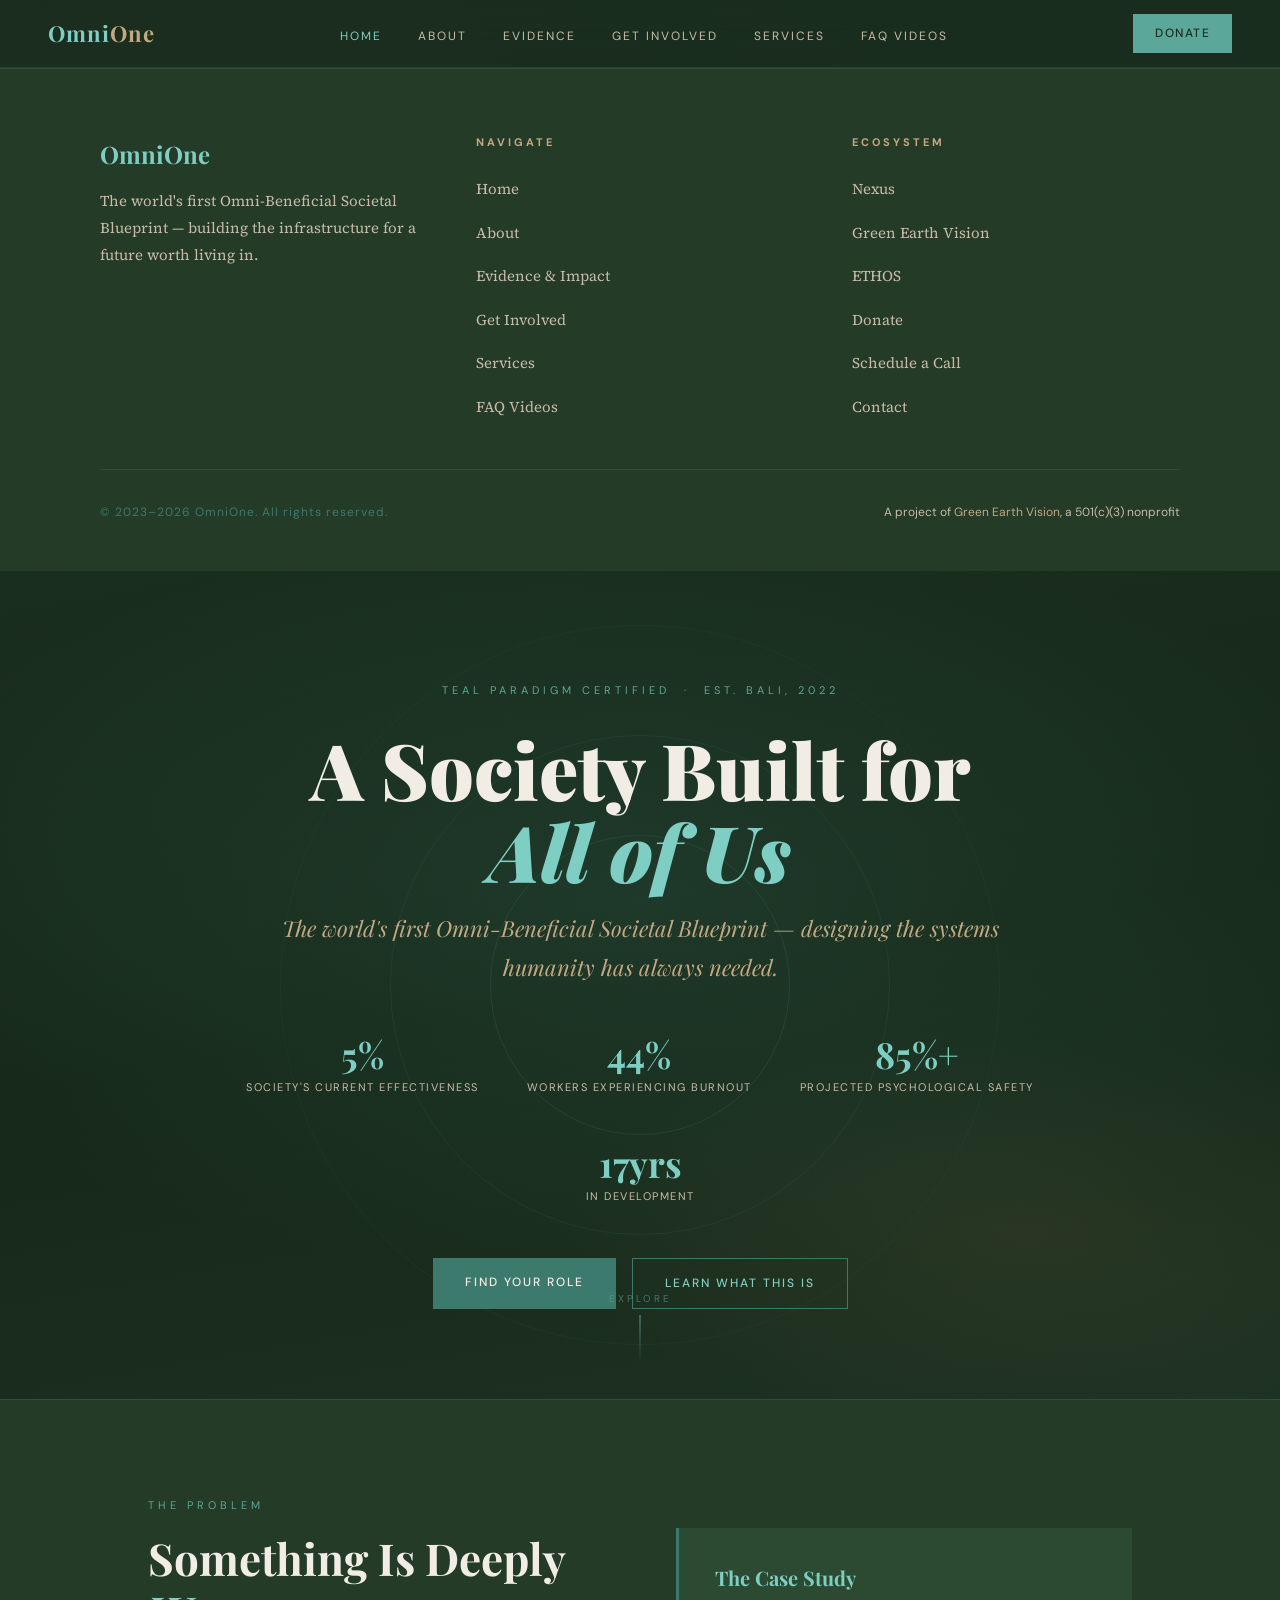
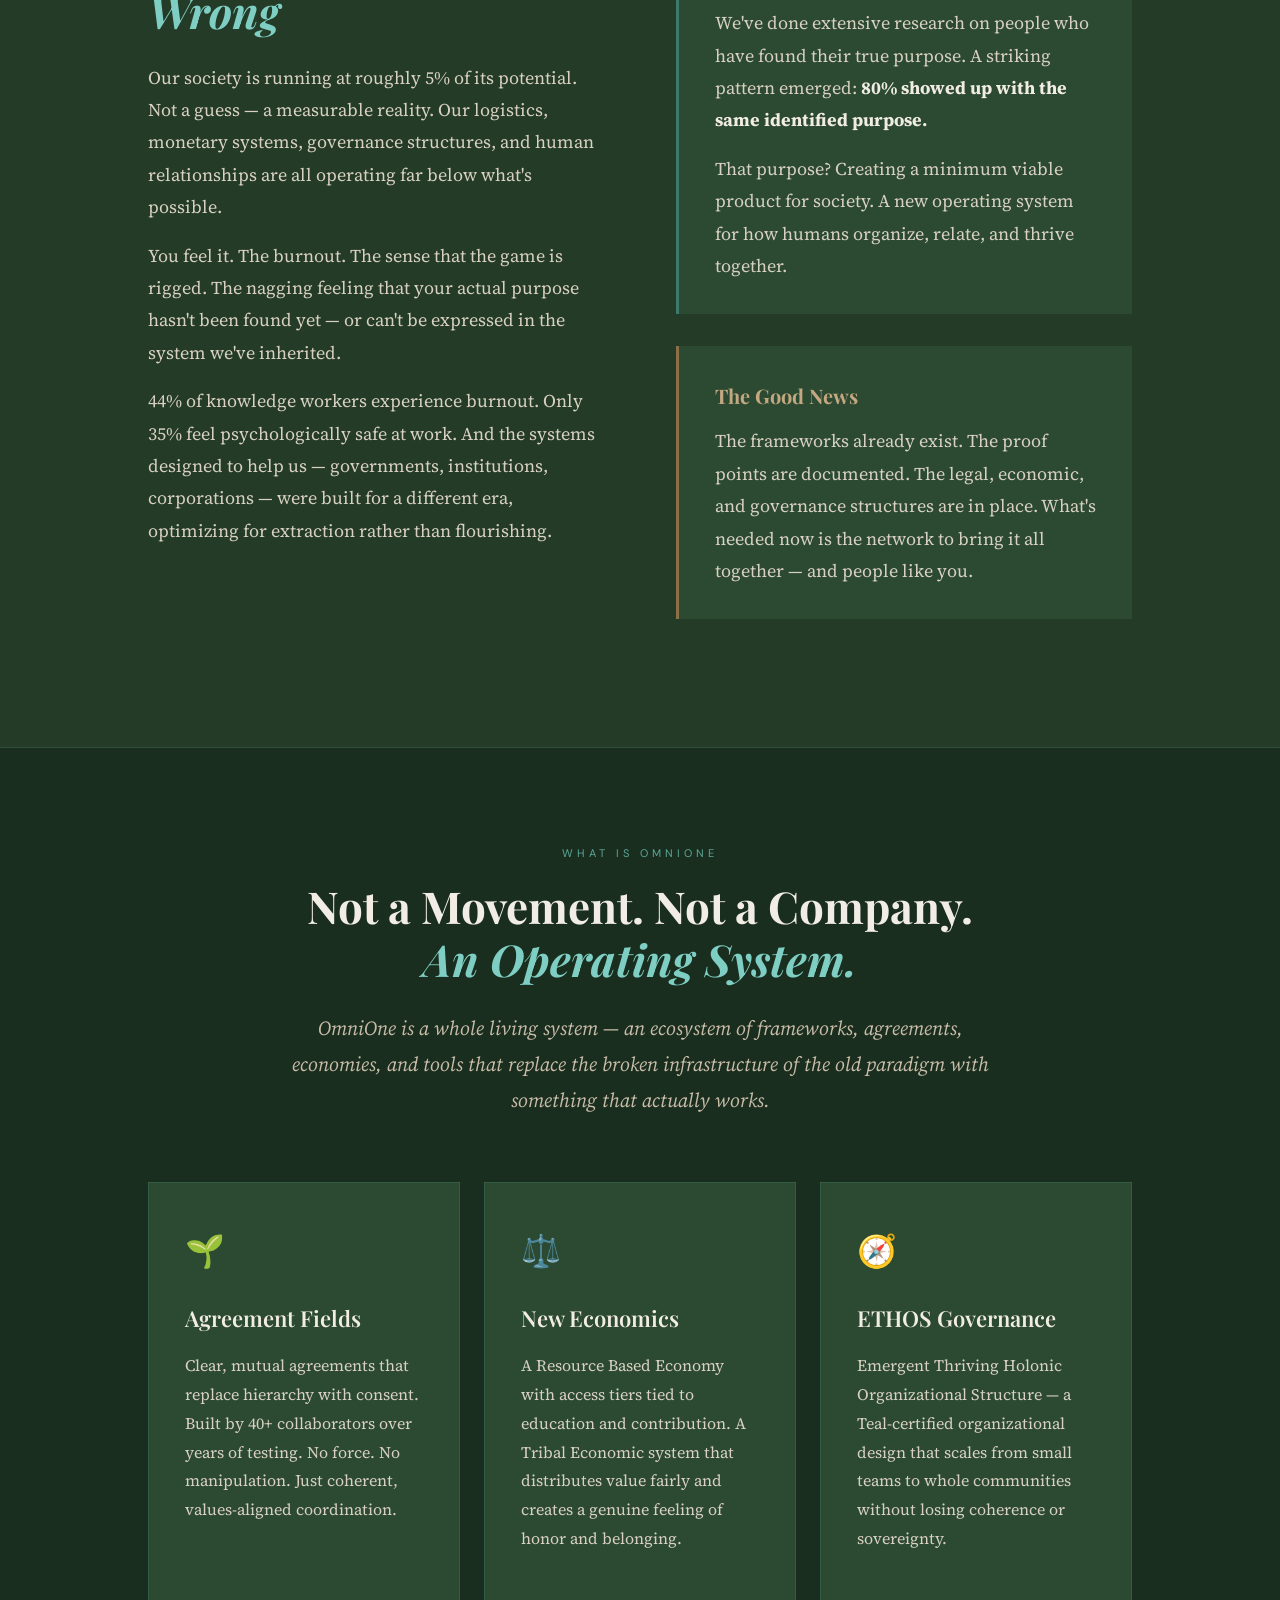
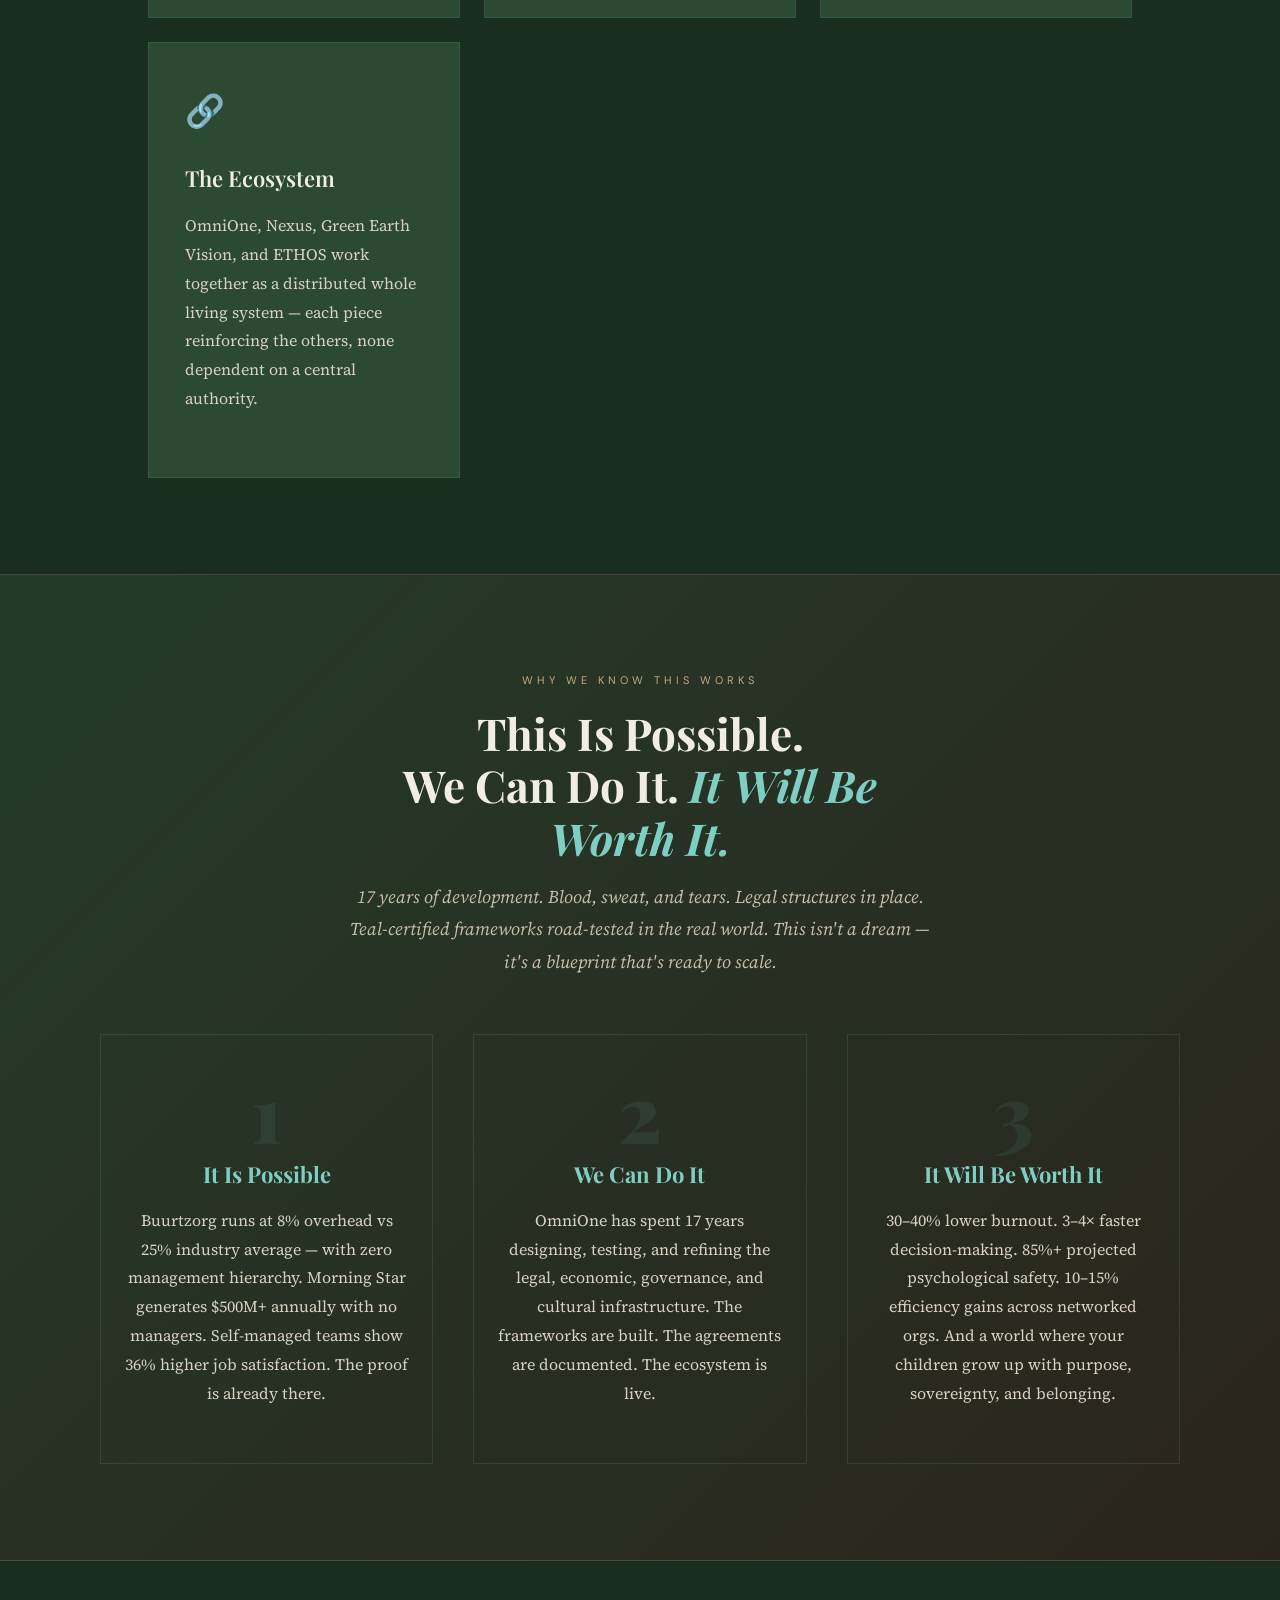
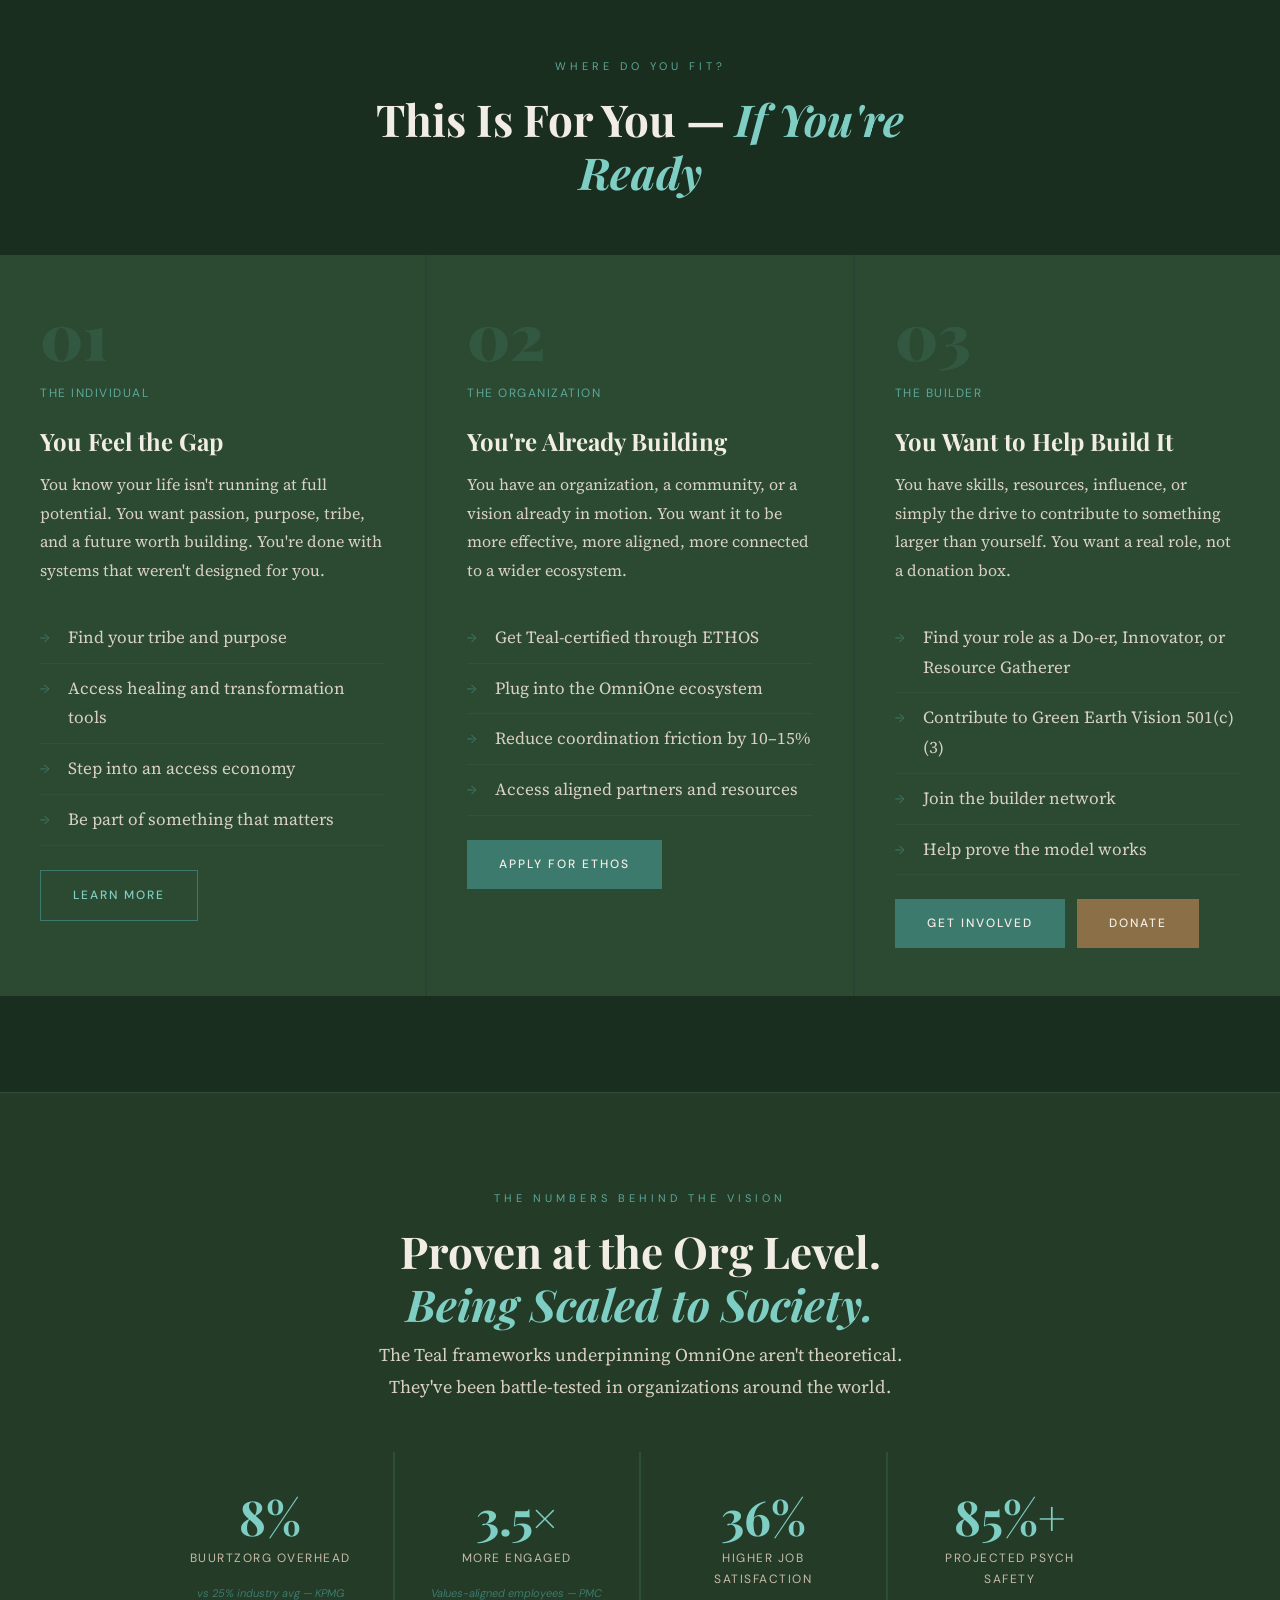
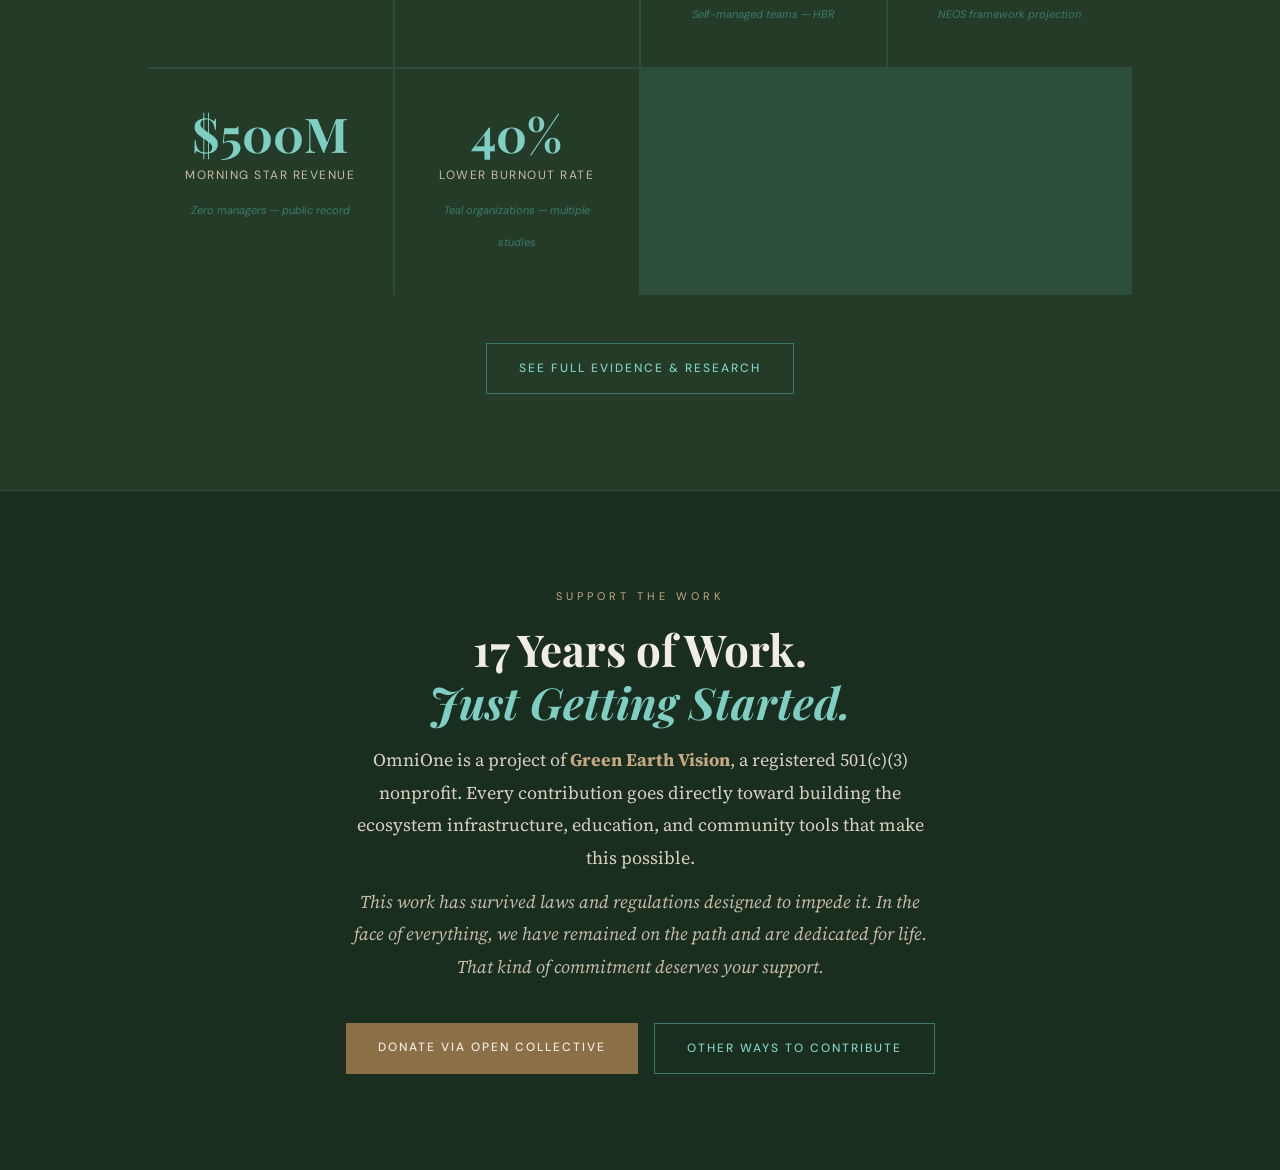
==== index.html @ 6df8dd9c "initial site" ====
<!DOCTYPE html>
<html lang="en">
<head>
  <meta charset="UTF-8">
  <meta name="viewport" content="width=device-width, initial-scale=1.0">
  <title>OmniOne — The World's First Omni-Beneficial Societal Blueprint</title>
  <meta name="description" content="OmniOne is building the infrastructure for a society where the health and thriving of all life is prioritized. Teal-certified. Proven frameworks. Real results.">
  <link rel="stylesheet" href="style.css">
</head>
<body class="page">
<script src="nav.js"></script>

<!-- ── HERO ── -->
<section class="hero">
  <div class="hero-bg"></div>
  <div class="hero-rings">
    <div class="hero-ring"></div>
    <div class="hero-ring"></div>
    <div class="hero-ring"></div>
  </div>
  <div class="hero-content">
    <p class="hero-eyebrow">Teal Paradigm Certified &nbsp;·&nbsp; Est. Bali, 2022</p>
    <h1>A Society Built for<br><em>All of Us</em></h1>
    <p class="hero-tagline">The world's first Omni-Beneficial Societal Blueprint — designing the systems humanity has always needed.</p>
    <div class="hero-stats">
      <div class="hero-stat">
        <span class="hero-stat-num">5%</span>
        <span class="hero-stat-label">Society's current effectiveness</span>
      </div>
      <div class="hero-stat">
        <span class="hero-stat-num">44%</span>
        <span class="hero-stat-label">Workers experiencing burnout</span>
      </div>
      <div class="hero-stat">
        <span class="hero-stat-num">85%+</span>
        <span class="hero-stat-label">Projected psychological safety</span>
      </div>
      <div class="hero-stat">
        <span class="hero-stat-num">17yrs</span>
        <span class="hero-stat-label">In development</span>
      </div>
    </div>
    <div class="hero-ctas">
      <a href="get-involved.html" class="btn btn-primary">Find Your Role</a>
      <a href="about.html" class="btn btn-outline">Learn What This Is</a>
    </div>
  </div>
  <div class="scroll-hint">
    <span>Explore</span>
    <div class="scroll-line"></div>
  </div>
</section>

<!-- ── THE PROBLEM ── -->
<div class="band">
  <div class="section">
    <div class="two-col">
      <div>
        <p class="eyebrow">The Problem</p>
        <h2 class="section-title">Something Is Deeply <em>Wrong</em></h2>
        <p>Our society is running at roughly 5% of its potential. Not a guess — a measurable reality. Our logistics, monetary systems, governance structures, and human relationships are all operating far below what's possible.</p>
        <p>You feel it. The burnout. The sense that the game is rigged. The nagging feeling that your actual purpose hasn't been found yet — or can't be expressed in the system we've inherited.</p>
        <p>44% of knowledge workers experience burnout. Only 35% feel psychologically safe at work. And the systems designed to help us — governments, institutions, corporations — were built for a different era, optimizing for extraction rather than flourishing.</p>
      </div>
      <div>
        <div class="highlight">
          <h3>The Case Study</h3>
          <p>We've done extensive research on people who have found their true purpose. A striking pattern emerged: <strong style="color:var(--cream);">80% showed up with the same identified purpose.</strong></p>
          <p style="margin-bottom:0;">That purpose? Creating a minimum viable product for society. A new operating system for how humans organize, relate, and thrive together.</p>
        </div>
        <div class="highlight earth" style="margin-top:24px;">
          <h3>The Good News</h3>
          <p style="margin-bottom:0;">The frameworks already exist. The proof points are documented. The legal, economic, and governance structures are in place. What's needed now is the network to bring it all together — and people like you.</p>
        </div>
      </div>
    </div>
  </div>
</div>

<!-- ── WHAT IS OMNIONE ── -->
<div class="section">
  <div style="text-align:center;max-width:700px;margin:0 auto 64px;">
    <p class="eyebrow">What Is OmniOne</p>
    <h2 class="section-title">Not a Movement. Not a Company.<br><em>An Operating System.</em></h2>
    <p class="lead">OmniOne is a whole living system — an ecosystem of frameworks, agreements, economies, and tools that replace the broken infrastructure of the old paradigm with something that actually works.</p>
  </div>
  <div class="card-grid" style="grid-template-columns: repeat(auto-fit, minmax(260px, 1fr));">
    <div class="card">
      <span class="card-icon">🌱</span>
      <h3>Agreement Fields</h3>
      <p>Clear, mutual agreements that replace hierarchy with consent. Built by 40+ collaborators over years of testing. No force. No manipulation. Just coherent, values-aligned coordination.</p>
    </div>
    <div class="card">
      <span class="card-icon">⚖️</span>
      <h3>New Economics</h3>
      <p>A Resource Based Economy with access tiers tied to education and contribution. A Tribal Economic system that distributes value fairly and creates a genuine feeling of honor and belonging.</p>
    </div>
    <div class="card">
      <span class="card-icon">🧭</span>
      <h3>ETHOS Governance</h3>
      <p>Emergent Thriving Holonic Organizational Structure — a Teal-certified organizational design that scales from small teams to whole communities without losing coherence or sovereignty.</p>
    </div>
    <div class="card">
      <span class="card-icon">🔗</span>
      <h3>The Ecosystem</h3>
      <p>OmniOne, Nexus, Green Earth Vision, and ETHOS work together as a distributed whole living system — each piece reinforcing the others, none dependent on a central authority.</p>
    </div>
  </div>
</div>

<!-- ── THIS IS POSSIBLE ── -->
<div class="band-earth">
  <div class="section-full">
    <div class="section-inner">
      <p class="eyebrow-earth" style="text-align:center;">Why We Know This Works</p>
      <h2 class="section-title" style="text-align:center;max-width:600px;margin:0 auto 16px;">This Is Possible.<br>We Can Do It. <em>It Will Be Worth It.</em></h2>
      <p style="text-align:center;max-width:580px;margin:0 auto 56px;font-style:italic;color:var(--cream-dim);">17 years of development. Blood, sweat, and tears. Legal structures in place. Teal-certified frameworks road-tested in the real world. This isn't a dream — it's a blueprint that's ready to scale.</p>
      <div class="conviction-grid">
        <div class="conviction-item">
          <span class="c-num">1</span>
          <h3>It Is Possible</h3>
          <p>Buurtzorg runs at 8% overhead vs 25% industry average — with zero management hierarchy. Morning Star generates $500M+ annually with no managers. Self-managed teams show 36% higher job satisfaction. The proof is already there.</p>
        </div>
        <div class="conviction-item">
          <span class="c-num">2</span>
          <h3>We Can Do It</h3>
          <p>OmniOne has spent 17 years designing, testing, and refining the legal, economic, governance, and cultural infrastructure. The frameworks are built. The agreements are documented. The ecosystem is live.</p>
        </div>
        <div class="conviction-item">
          <span class="c-num">3</span>
          <h3>It Will Be Worth It</h3>
          <p>30–40% lower burnout. 3–4× faster decision-making. 85%+ projected psychological safety. 10–15% efficiency gains across networked orgs. And a world where your children grow up with purpose, sovereignty, and belonging.</p>
        </div>
      </div>
    </div>
  </div>
</div>

<!-- ── WHO IS THIS FOR ── -->
<div class="section-full" style="padding:96px 0;">
  <div class="section-inner" style="padding:0 48px;margin-bottom:56px;">
    <p class="eyebrow" style="text-align:center;">Where Do You Fit?</p>
    <h2 class="section-title" style="text-align:center;max-width:600px;margin:0 auto;">This Is For You — <em>If You're Ready</em></h2>
  </div>
  <div class="pathway-grid">
    <div class="pathway">
      <div class="pathway-number">01</div>
      <div class="pathway-who">The Individual</div>
      <h3>You Feel the Gap</h3>
      <p>You know your life isn't running at full potential. You want passion, purpose, tribe, and a future worth building. You're done with systems that weren't designed for you.</p>
      <ul class="styled-list">
        <li>Find your tribe and purpose</li>
        <li>Access healing and transformation tools</li>
        <li>Step into an access economy</li>
        <li>Be part of something that matters</li>
      </ul>
      <a href="faq.html" class="btn btn-outline">Learn More</a>
    </div>
    <div class="pathway">
      <div class="pathway-number">02</div>
      <div class="pathway-who">The Organization</div>
      <h3>You're Already Building</h3>
      <p>You have an organization, a community, or a vision already in motion. You want it to be more effective, more aligned, more connected to a wider ecosystem.</p>
      <ul class="styled-list">
        <li>Get Teal-certified through ETHOS</li>
        <li>Plug into the OmniOne ecosystem</li>
        <li>Reduce coordination friction by 10–15%</li>
        <li>Access aligned partners and resources</li>
      </ul>
      <a href="services.html" class="btn btn-primary">Apply for ETHOS</a>
    </div>
    <div class="pathway">
      <div class="pathway-number">03</div>
      <div class="pathway-who">The Builder</div>
      <h3>You Want to Help Build It</h3>
      <p>You have skills, resources, influence, or simply the drive to contribute to something larger than yourself. You want a real role, not a donation box.</p>
      <ul class="styled-list">
        <li>Find your role as a Do-er, Innovator, or Resource Gatherer</li>
        <li>Contribute to Green Earth Vision 501(c)(3)</li>
        <li>Join the builder network</li>
        <li>Help prove the model works</li>
      </ul>
      <div style="display:flex;gap:12px;flex-wrap:wrap;">
        <a href="get-involved.html" class="btn btn-primary">Get Involved</a>
        <a href="https://opencollective.com/omnione" class="btn btn-earth" target="_blank" rel="noopener">Donate</a>
      </div>
    </div>
  </div>
</div>

<!-- ── PROOF STATS ── -->
<div class="band">
  <div class="section">
    <p class="eyebrow" style="text-align:center;">The Numbers Behind the Vision</p>
    <h2 class="section-title" style="text-align:center;max-width:560px;margin:0 auto 8px;">Proven at the Org Level.<br><em>Being Scaled to Society.</em></h2>
    <p style="text-align:center;max-width:560px;margin:0 auto;">The Teal frameworks underpinning OmniOne aren't theoretical. They've been battle-tested in organizations around the world.</p>
    <div class="stat-grid">
      <div class="stat-item">
        <span class="stat-num">8%</span>
        <span class="stat-label">Buurtzorg overhead</span>
        <span class="stat-source">vs 25% industry avg — KPMG</span>
      </div>
      <div class="stat-item">
        <span class="stat-num">3.5×</span>
        <span class="stat-label">More engaged</span>
        <span class="stat-source">Values-aligned employees — PMC</span>
      </div>
      <div class="stat-item">
        <span class="stat-num">36%</span>
        <span class="stat-label">Higher job satisfaction</span>
        <span class="stat-source">Self-managed teams — HBR</span>
      </div>
      <div class="stat-item">
        <span class="stat-num">85%+</span>
        <span class="stat-label">Projected psych safety</span>
        <span class="stat-source">NEOS framework projection</span>
      </div>
      <div class="stat-item">
        <span class="stat-num">$500M</span>
        <span class="stat-label">Morning Star revenue</span>
        <span class="stat-source">Zero managers — public record</span>
      </div>
      <div class="stat-item">
        <span class="stat-num">40%</span>
        <span class="stat-label">Lower burnout rate</span>
        <span class="stat-source">Teal organizations — multiple studies</span>
      </div>
    </div>
    <div style="text-align:center;margin-top:48px;">
      <a href="evidence.html" class="btn btn-outline">See Full Evidence &amp; Research</a>
    </div>
  </div>
</div>

<!-- ── NONPROFIT + DONATE ── -->
<div class="section" style="text-align:center;">
  <p class="eyebrow-earth">Support the Work</p>
  <h2 class="section-title" style="max-width:580px;margin:0 auto 16px;">17 Years of Work.<br><em>Just Getting Started.</em></h2>
  <p style="max-width:580px;margin:0 auto 12px;">OmniOne is a project of <strong style="color:var(--earth-light);">Green Earth Vision</strong>, a registered 501(c)(3) nonprofit. Every contribution goes directly toward building the ecosystem infrastructure, education, and community tools that make this possible.</p>
  <p style="max-width:580px;margin:0 auto 40px;font-style:italic;color:var(--cream-dim);">This work has survived laws and regulations designed to impede it. In the face of everything, we have remained on the path and are dedicated for life. That kind of commitment deserves your support.</p>
  <div style="display:flex;gap:16px;justify-content:center;flex-wrap:wrap;">
    <a href="https://opencollective.com/omnione" class="btn btn-earth" target="_blank" rel="noopener">Donate via Open Collective</a>
    <a href="get-involved.html" class="btn btn-outline">Other Ways to Contribute</a>
  </div>
</div>

</body>
</html>
---- style.css ----
@import url('https://fonts.googleapis.com/css2?family=Playfair+Display:ital,wght@0,400;0,600;0,700;0,900;1,400;1,600&family=Source+Serif+4:ital,opsz,wght@0,8..60,300;0,8..60,400;0,8..60,600;1,8..60,300;1,8..60,400&family=DM+Sans:wght@300;400;500&display=swap');

:root {
  --forest:     #1A2E1F;
  --forest-mid: #243B28;
  --forest-card:#2C4A32;
  --teal:       #3D7A6E;
  --teal-light: #5BA89A;
  --teal-bright:#7ECEC3;
  --earth:      #8B6F47;
  --earth-light:#C4A882;
  --earth-dim:  #6B5235;
  --cream:      #F2EDE4;
  --cream-dim:  #C8BCA8;
  --text:       #D8D0C0;
  --border:     rgba(93,168,154,0.18);
  --border-warm:rgba(196,168,130,0.2);
  --glow-teal:  rgba(61,122,110,0.15);
  --glow-earth: rgba(139,111,71,0.12);
}

*, *::before, *::after { margin:0; padding:0; box-sizing:border-box; }
html { scroll-behavior:smooth; }

body {
  background: var(--forest);
  color: var(--text);
  font-family: 'Source Serif 4', Georgia, serif;
  font-size: 18px;
  line-height: 1.75;
  min-height: 100vh;
  overflow-x: hidden;
}

/* ── ORGANIC TEXTURE OVERLAY ── */
body::before {
  content: '';
  position: fixed;
  inset: 0;
  background-image:
    radial-gradient(ellipse 120% 80% at 20% 10%, rgba(61,122,110,0.08) 0%, transparent 60%),
    radial-gradient(ellipse 80% 100% at 80% 90%, rgba(139,111,71,0.06) 0%, transparent 60%);
  pointer-events: none;
  z-index: 0;
}

/* ── NAV ── */
nav {
  position: fixed;
  top: 0; left: 0; right: 0;
  z-index: 100;
  background: rgba(26,46,31,0.93);
  backdrop-filter: blur(16px);
  border-bottom: 1px solid var(--border);
  padding: 0 48px;
  display: flex;
  align-items: center;
  justify-content: space-between;
  height: 68px;
}

.nav-logo {
  font-family: 'Playfair Display', serif;
  font-size: 22px;
  font-weight: 700;
  color: var(--teal-bright);
  text-decoration: none;
  letter-spacing: 1px;
}

.nav-logo span {
  color: var(--earth-light);
}

.nav-links {
  display: flex;
  align-items: center;
  gap: 36px;
  list-style: none;
}

.nav-links a {
  font-family: 'DM Sans', sans-serif;
  font-size: 12px;
  letter-spacing: 2px;
  text-transform: uppercase;
  color: var(--cream-dim);
  text-decoration: none;
  transition: color 0.25s;
  font-weight: 400;
}

.nav-links a:hover,
.nav-links a.active { color: var(--teal-bright); }

.nav-cta {
  font-family: 'DM Sans', sans-serif;
  font-size: 12px;
  letter-spacing: 1.5px;
  text-transform: uppercase;
  font-weight: 500;
  color: var(--forest);
  background: var(--teal-light);
  padding: 9px 22px;
  text-decoration: none;
  transition: all 0.25s;
}

.nav-cta:hover {
  background: var(--teal-bright);
}

/* ── PAGE WRAPPER ── */
.page { padding-top: 68px; position: relative; z-index: 1; }

/* ── HERO ── */
.hero {
  position: relative;
  min-height: 92vh;
  display: flex;
  flex-direction: column;
  align-items: center;
  justify-content: center;
  text-align: center;
  padding: 100px 48px 80px;
  overflow: hidden;
}

.hero-bg {
  position: absolute;
  inset: 0;
  background:
    radial-gradient(ellipse 100% 70% at 50% 40%, rgba(61,122,110,0.2) 0%, transparent 65%),
    radial-gradient(ellipse 60% 40% at 80% 80%, rgba(139,111,71,0.12) 0%, transparent 60%),
    linear-gradient(170deg, #1A2E1F 0%, #162818 50%, #1E3222 100%);
}

.hero-rings {
  position: absolute;
  top: 50%; left: 50%;
  transform: translate(-50%, -50%);
  width: 800px; height: 800px;
  pointer-events: none;
}

.hero-ring {
  position: absolute;
  border-radius: 50%;
  border: 1px solid;
  top: 50%; left: 50%;
  transform: translate(-50%, -50%);
  animation: pulse-ring 8s ease-in-out infinite;
}

.hero-ring:nth-child(1) {
  width: 300px; height: 300px;
  border-color: rgba(61,122,110,0.25);
  animation-delay: 0s;
}
.hero-ring:nth-child(2) {
  width: 500px; height: 500px;
  border-color: rgba(61,122,110,0.15);
  animation-delay: 1.5s;
}
.hero-ring:nth-child(3) {
  width: 720px; height: 720px;
  border-color: rgba(61,122,110,0.08);
  animation-delay: 3s;
}

@keyframes pulse-ring {
  0%, 100% { opacity: 0.6; transform: translate(-50%, -50%) scale(1); }
  50% { opacity: 1; transform: translate(-50%, -50%) scale(1.03); }
}

.hero-content {
  position: relative;
  z-index: 2;
  max-width: 800px;
}

.hero-eyebrow {
  font-family: 'DM Sans', sans-serif;
  font-size: 11px;
  letter-spacing: 4px;
  text-transform: uppercase;
  color: var(--teal-light);
  margin-bottom: 28px;
  animation: fade-up 0.8s ease both;
}

.hero h1 {
  font-family: 'Playfair Display', serif;
  font-size: clamp(42px, 7vw, 78px);
  font-weight: 900;
  line-height: 1.05;
  color: var(--cream);
  margin-bottom: 16px;
  animation: fade-up 0.8s ease 0.1s both;
}

.hero h1 em {
  font-style: italic;
  color: var(--teal-bright);
}

.hero-tagline {
  font-family: 'Playfair Display', serif;
  font-size: clamp(16px, 2.5vw, 22px);
  font-style: italic;
  color: var(--earth-light);
  margin-bottom: 48px;
  font-weight: 400;
  animation: fade-up 0.8s ease 0.2s both;
}

.hero-stats {
  display: flex;
  gap: 48px;
  justify-content: center;
  margin-bottom: 52px;
  flex-wrap: wrap;
  animation: fade-up 0.8s ease 0.3s both;
}

.hero-stat {
  text-align: center;
}

.hero-stat-num {
  font-family: 'Playfair Display', serif;
  font-size: 36px;
  font-weight: 700;
  color: var(--teal-bright);
  line-height: 1;
  display: block;
}

.hero-stat-label {
  font-family: 'DM Sans', sans-serif;
  font-size: 11px;
  letter-spacing: 1.5px;
  text-transform: uppercase;
  color: var(--cream-dim);
  margin-top: 6px;
  display: block;
}

.hero-ctas {
  display: flex;
  gap: 16px;
  justify-content: center;
  flex-wrap: wrap;
  animation: fade-up 0.8s ease 0.4s both;
}

@keyframes fade-up {
  from { opacity: 0; transform: translateY(24px); }
  to   { opacity: 1; transform: translateY(0); }
}

/* ── SCROLL INDICATOR ── */
.scroll-hint {
  position: absolute;
  bottom: 36px;
  left: 50%;
  transform: translateX(-50%);
  display: flex;
  flex-direction: column;
  align-items: center;
  gap: 8px;
  z-index: 2;
}

.scroll-hint span {
  font-family: 'DM Sans', sans-serif;
  font-size: 10px;
  letter-spacing: 3px;
  text-transform: uppercase;
  color: var(--teal-light);
  opacity: 0.6;
}

.scroll-line {
  width: 1px;
  height: 48px;
  background: linear-gradient(to bottom, var(--teal-light), transparent);
  animation: scroll-pulse 2s ease-in-out infinite;
}

@keyframes scroll-pulse {
  0%, 100% { opacity: 0.4; transform: scaleY(0.8); }
  50% { opacity: 1; transform: scaleY(1); }
}

/* ── DIVIDER ── */
.divider {
  display: flex;
  align-items: center;
  gap: 16px;
  margin: 0 auto;
}
.divider-line {
  flex: 1;
  height: 1px;
  background: linear-gradient(to right, transparent, var(--teal));
}
.divider-line.r { background: linear-gradient(to left, transparent, var(--teal)); }
.divider-node {
  width: 8px; height: 8px;
  border-radius: 50%;
  background: var(--teal);
  flex-shrink: 0;
}

/* ── SECTIONS ── */
.section {
  padding: 96px 48px;
  max-width: 1080px;
  margin: 0 auto;
  position: relative;
  z-index: 1;
}

.section-full {
  padding: 96px 48px;
  position: relative;
  z-index: 1;
}

.section-inner {
  max-width: 1080px;
  margin: 0 auto;
}

.eyebrow {
  font-family: 'DM Sans', sans-serif;
  font-size: 11px;
  letter-spacing: 4px;
  text-transform: uppercase;
  color: var(--teal-light);
  margin-bottom: 16px;
}

.eyebrow-earth {
  font-family: 'DM Sans', sans-serif;
  font-size: 11px;
  letter-spacing: 4px;
  text-transform: uppercase;
  color: var(--earth-light);
  margin-bottom: 16px;
}

h2.section-title {
  font-family: 'Playfair Display', serif;
  font-size: clamp(28px, 4vw, 44px);
  font-weight: 700;
  color: var(--cream);
  line-height: 1.2;
  margin-bottom: 24px;
}

h2.section-title em {
  font-style: italic;
  color: var(--teal-bright);
}

h3.sub-title {
  font-family: 'Playfair Display', serif;
  font-size: clamp(20px, 2.5vw, 28px);
  font-weight: 600;
  color: var(--teal-light);
  margin-bottom: 16px;
  line-height: 1.3;
}

p {
  color: var(--text);
  font-size: 18px;
  line-height: 1.8;
  margin-bottom: 16px;
}

p.lead {
  font-size: 20px;
  color: var(--cream-dim);
  font-style: italic;
}

/* ── BUTTONS ── */
.btn {
  display: inline-block;
  font-family: 'DM Sans', sans-serif;
  font-size: 12px;
  letter-spacing: 2px;
  text-transform: uppercase;
  font-weight: 500;
  text-decoration: none;
  padding: 14px 32px;
  transition: all 0.25s;
  cursor: pointer;
  border: none;
}

.btn-primary {
  background: var(--teal);
  color: var(--cream);
}
.btn-primary:hover {
  background: var(--teal-light);
  color: var(--forest);
}

.btn-outline {
  border: 1px solid var(--teal);
  color: var(--teal-bright);
  background: transparent;
}
.btn-outline:hover {
  background: rgba(61,122,110,0.15);
  border-color: var(--teal-light);
}

.btn-earth {
  background: var(--earth);
  color: var(--cream);
}
.btn-earth:hover {
  background: var(--earth-light);
  color: var(--forest);
}

/* ── CARDS ── */
.card-grid {
  display: grid;
  grid-template-columns: repeat(auto-fit, minmax(280px, 1fr));
  gap: 24px;
  margin-top: 48px;
}

.card {
  background: var(--forest-card);
  border: 1px solid var(--border);
  padding: 40px 36px;
  transition: border-color 0.3s, transform 0.3s;
  position: relative;
}

.card:hover {
  border-color: var(--teal);
  transform: translateY(-4px);
}

.card-icon {
  font-size: 32px;
  margin-bottom: 20px;
  display: block;
}

.card h3 {
  font-family: 'Playfair Display', serif;
  font-size: 22px;
  color: var(--cream);
  margin-bottom: 14px;
  font-weight: 600;
}

.card p { font-size: 16px; margin-bottom: 24px; }

/* ── STAT GRID ── */
.stat-grid {
  display: grid;
  grid-template-columns: repeat(auto-fit, minmax(200px, 1fr));
  gap: 2px;
  margin-top: 48px;
  background: var(--border);
}

.stat-item {
  background: var(--forest-mid);
  padding: 40px 32px;
  text-align: center;
}

.stat-num {
  font-family: 'Playfair Display', serif;
  font-size: 48px;
  font-weight: 700;
  color: var(--teal-bright);
  line-height: 1;
  display: block;
  margin-bottom: 8px;
}

.stat-label {
  font-family: 'DM Sans', sans-serif;
  font-size: 12px;
  letter-spacing: 1.5px;
  text-transform: uppercase;
  color: var(--cream-dim);
  display: block;
  margin-bottom: 6px;
}

.stat-source {
  font-family: 'DM Sans', sans-serif;
  font-size: 11px;
  color: var(--teal);
  font-style: italic;
}

/* ── HIGHLIGHT BOX ── */
.highlight {
  background: var(--forest-card);
  border-left: 3px solid var(--teal);
  padding: 32px 36px;
  margin: 32px 0;
}

.highlight.earth {
  border-left-color: var(--earth);
}

.highlight h3 {
  font-family: 'Playfair Display', serif;
  font-size: 20px;
  color: var(--teal-bright);
  margin-bottom: 12px;
}

.highlight.earth h3 { color: var(--earth-light); }

/* ── TWO COL ── */
.two-col {
  display: grid;
  grid-template-columns: 1fr 1fr;
  gap: 72px;
  align-items: start;
}

@media (max-width: 768px) {
  .two-col { grid-template-columns: 1fr; gap: 40px; }
  nav { padding: 0 20px; }
  .nav-links { display: none; }
  .section, .section-full { padding: 64px 24px; }
  .hero { padding: 80px 24px 60px; }
  .hero-stats { gap: 24px; }
}

/* ── DARK BAND ── */
.band {
  background: var(--forest-mid);
  border-top: 1px solid var(--border);
  border-bottom: 1px solid var(--border);
}

.band-earth {
  background: linear-gradient(135deg, var(--forest-mid) 0%, rgba(44,36,28,0.95) 100%);
  border-top: 1px solid var(--border-warm);
  border-bottom: 1px solid var(--border-warm);
}

/* ── PATHWAY CARDS (WHO IS THIS FOR) ── */
.pathway-grid {
  display: grid;
  grid-template-columns: repeat(3, 1fr);
  gap: 2px;
  margin-top: 56px;
  background: var(--border);
}

@media (max-width: 900px) {
  .pathway-grid { grid-template-columns: 1fr; }
}

.pathway {
  background: var(--forest-card);
  padding: 48px 40px;
  transition: background 0.3s;
}

.pathway:hover { background: #334D38; }

.pathway-number {
  font-family: 'Playfair Display', serif;
  font-size: 64px;
  font-weight: 900;
  color: rgba(93,168,154,0.15);
  line-height: 1;
  margin-bottom: 16px;
}

.pathway h3 {
  font-family: 'Playfair Display', serif;
  font-size: 24px;
  color: var(--cream);
  margin-bottom: 8px;
  font-weight: 700;
}

.pathway-who {
  font-family: 'DM Sans', sans-serif;
  font-size: 12px;
  letter-spacing: 1.5px;
  text-transform: uppercase;
  color: var(--teal-light);
  margin-bottom: 16px;
}

.pathway p { font-size: 16px; margin-bottom: 28px; }

/* ── CONVICTION SECTION ── */
.conviction-grid {
  display: grid;
  grid-template-columns: repeat(3, 1fr);
  gap: 40px;
  margin-top: 56px;
}

@media (max-width: 900px) {
  .conviction-grid { grid-template-columns: 1fr; gap: 24px; }
}

.conviction-item {
  text-align: center;
  padding: 40px 24px;
  border: 1px solid var(--border);
}

.conviction-item .c-num {
  font-family: 'Playfair Display', serif;
  font-size: 80px;
  font-weight: 900;
  color: rgba(93,168,154,0.12);
  line-height: 0.9;
  display: block;
  margin-bottom: 8px;
}

.conviction-item h3 {
  font-family: 'Playfair Display', serif;
  font-size: 22px;
  color: var(--teal-bright);
  margin-bottom: 12px;
}

.conviction-item p { font-size: 16px; }

/* ── PAGE HEADER ── */
.page-header {
  padding: 96px 48px 64px;
  border-bottom: 1px solid var(--border);
  background: linear-gradient(180deg, var(--forest-mid) 0%, var(--forest) 100%);
  position: relative;
  z-index: 1;
}

.page-header h1 {
  font-family: 'Playfair Display', serif;
  font-size: clamp(32px, 5vw, 56px);
  font-weight: 700;
  color: var(--cream);
  line-height: 1.15;
  margin-bottom: 16px;
}

.page-header h1 em {
  font-style: italic;
  color: var(--teal-bright);
}

.page-header p.lead {
  max-width: 640px;
  font-size: 20px;
}

/* ── STYLED LIST ── */
ul.styled-list {
  list-style: none;
  padding: 0;
  margin: 16px 0 24px;
}

ul.styled-list li {
  padding: 10px 0 10px 28px;
  position: relative;
  color: var(--text);
  font-size: 17px;
  border-bottom: 1px solid rgba(93,168,154,0.08);
}

ul.styled-list li::before {
  content: '→';
  position: absolute;
  left: 0;
  color: var(--teal);
  font-size: 14px;
  top: 12px;
}

/* ── TABLE ── */
.evidence-table {
  width: 100%;
  border-collapse: collapse;
  margin-top: 40px;
  font-size: 16px;
}

.evidence-table th {
  font-family: 'DM Sans', sans-serif;
  font-size: 11px;
  letter-spacing: 2px;
  text-transform: uppercase;
  color: var(--teal-light);
  padding: 16px 20px;
  text-align: left;
  border-bottom: 1px solid var(--teal);
}

.evidence-table td {
  padding: 16px 20px;
  border-bottom: 1px solid var(--border);
  color: var(--text);
}

.evidence-table tr:hover td { background: rgba(61,122,110,0.06); }

.evidence-table .big-num {
  font-family: 'Playfair Display', serif;
  font-size: 22px;
  font-weight: 700;
  color: var(--teal-bright);
}

/* ── PLANS ── */
.plans-grid {
  display: grid;
  grid-template-columns: repeat(auto-fit, minmax(220px, 1fr));
  gap: 2px;
  margin-top: 48px;
  background: var(--border);
}

.plan {
  background: var(--forest-card);
  padding: 40px 32px;
  text-align: center;
  position: relative;
  transition: background 0.3s;
}

.plan:hover { background: #334D38; }

.plan.featured { background: var(--forest-mid); }

.plan-badge {
  position: absolute;
  top: -13px; left: 50%;
  transform: translateX(-50%);
  background: var(--teal);
  color: var(--forest);
  font-family: 'DM Sans', sans-serif;
  font-size: 10px;
  letter-spacing: 2px;
  text-transform: uppercase;
  font-weight: 500;
  padding: 5px 16px;
  white-space: nowrap;
}

.plan h3 {
  font-family: 'Playfair Display', serif;
  font-size: 20px;
  color: var(--cream);
  margin-bottom: 16px;
}

.plan-price {
  font-family: 'Playfair Display', serif;
  font-size: 42px;
  font-weight: 700;
  color: var(--teal-bright);
  line-height: 1;
  margin-bottom: 8px;
}

.plan-meta {
  font-family: 'DM Sans', sans-serif;
  font-size: 12px;
  letter-spacing: 1px;
  color: var(--cream-dim);
  margin-bottom: 4px;
}

/* ── FORM ── */
.form-group {
  margin-bottom: 24px;
}

.form-group label {
  display: block;
  font-family: 'DM Sans', sans-serif;
  font-size: 12px;
  letter-spacing: 1.5px;
  text-transform: uppercase;
  color: var(--teal-light);
  margin-bottom: 8px;
}

.form-group input,
.form-group select,
.form-group textarea {
  width: 100%;
  background: var(--forest-card);
  border: 1px solid var(--border);
  color: var(--cream);
  padding: 14px 18px;
  font-family: 'Source Serif 4', serif;
  font-size: 16px;
  outline: none;
  transition: border-color 0.25s;
}

.form-group input:focus,
.form-group select:focus,
.form-group textarea:focus {
  border-color: var(--teal);
}

.form-group select {
  appearance: none;
  cursor: pointer;
}

.form-group textarea { resize: vertical; min-height: 120px; }

/* ── VIDEO GRID ── */
.video-grid {
  display: grid;
  grid-template-columns: repeat(auto-fit, minmax(400px, 1fr));
  gap: 32px;
  margin-top: 48px;
}

.video-slot {
  background: var(--forest-card);
  border: 1px solid var(--border);
  aspect-ratio: 16/9;
  display: flex;
  align-items: center;
  justify-content: center;
  overflow: hidden;
}

.video-slot iframe {
  width: 100%;
  height: 100%;
  border: none;
}

.video-placeholder {
  text-align: center;
  padding: 40px;
}

.video-placeholder p {
  font-family: 'DM Sans', sans-serif;
  font-size: 12px;
  letter-spacing: 2px;
  text-transform: uppercase;
  color: var(--teal);
  margin: 0;
}

/* ── FOOTER ── */
footer {
  border-top: 1px solid var(--border);
  padding: 64px 48px 48px;
  background: var(--forest-mid);
  position: relative;
  z-index: 1;
}

.footer-inner {
  max-width: 1080px;
  margin: 0 auto;
}

.footer-grid {
  display: grid;
  grid-template-columns: 1fr 1fr 1fr;
  gap: 48px;
  margin-bottom: 48px;
}

@media (max-width: 768px) {
  .footer-grid { grid-template-columns: 1fr; gap: 32px; }
}

.footer-brand h3 {
  font-family: 'Playfair Display', serif;
  font-size: 24px;
  color: var(--teal-bright);
  margin-bottom: 12px;
}

.footer-brand p {
  font-size: 15px;
  color: var(--cream-dim);
  margin-bottom: 0;
}

.footer-col h4 {
  font-family: 'DM Sans', sans-serif;
  font-size: 11px;
  letter-spacing: 3px;
  text-transform: uppercase;
  color: var(--earth-light);
  margin-bottom: 20px;
}

.footer-col ul {
  list-style: none;
  display: flex;
  flex-direction: column;
  gap: 12px;
}

.footer-col a {
  font-size: 15px;
  color: var(--cream-dim);
  text-decoration: none;
  transition: color 0.2s;
}

.footer-col a:hover { color: var(--teal-bright); }

.footer-bottom {
  border-top: 1px solid var(--border);
  padding-top: 32px;
  display: flex;
  justify-content: space-between;
  align-items: center;
  flex-wrap: wrap;
  gap: 16px;
}

.footer-copy {
  font-family: 'DM Sans', sans-serif;
  font-size: 12px;
  color: var(--teal);
  letter-spacing: 1px;
}

.footer-nonprofit {
  font-family: 'DM Sans', sans-serif;
  font-size: 12px;
  color: var(--cream-dim);
}

.footer-nonprofit a {
  color: var(--earth-light);
  text-decoration: none;
}
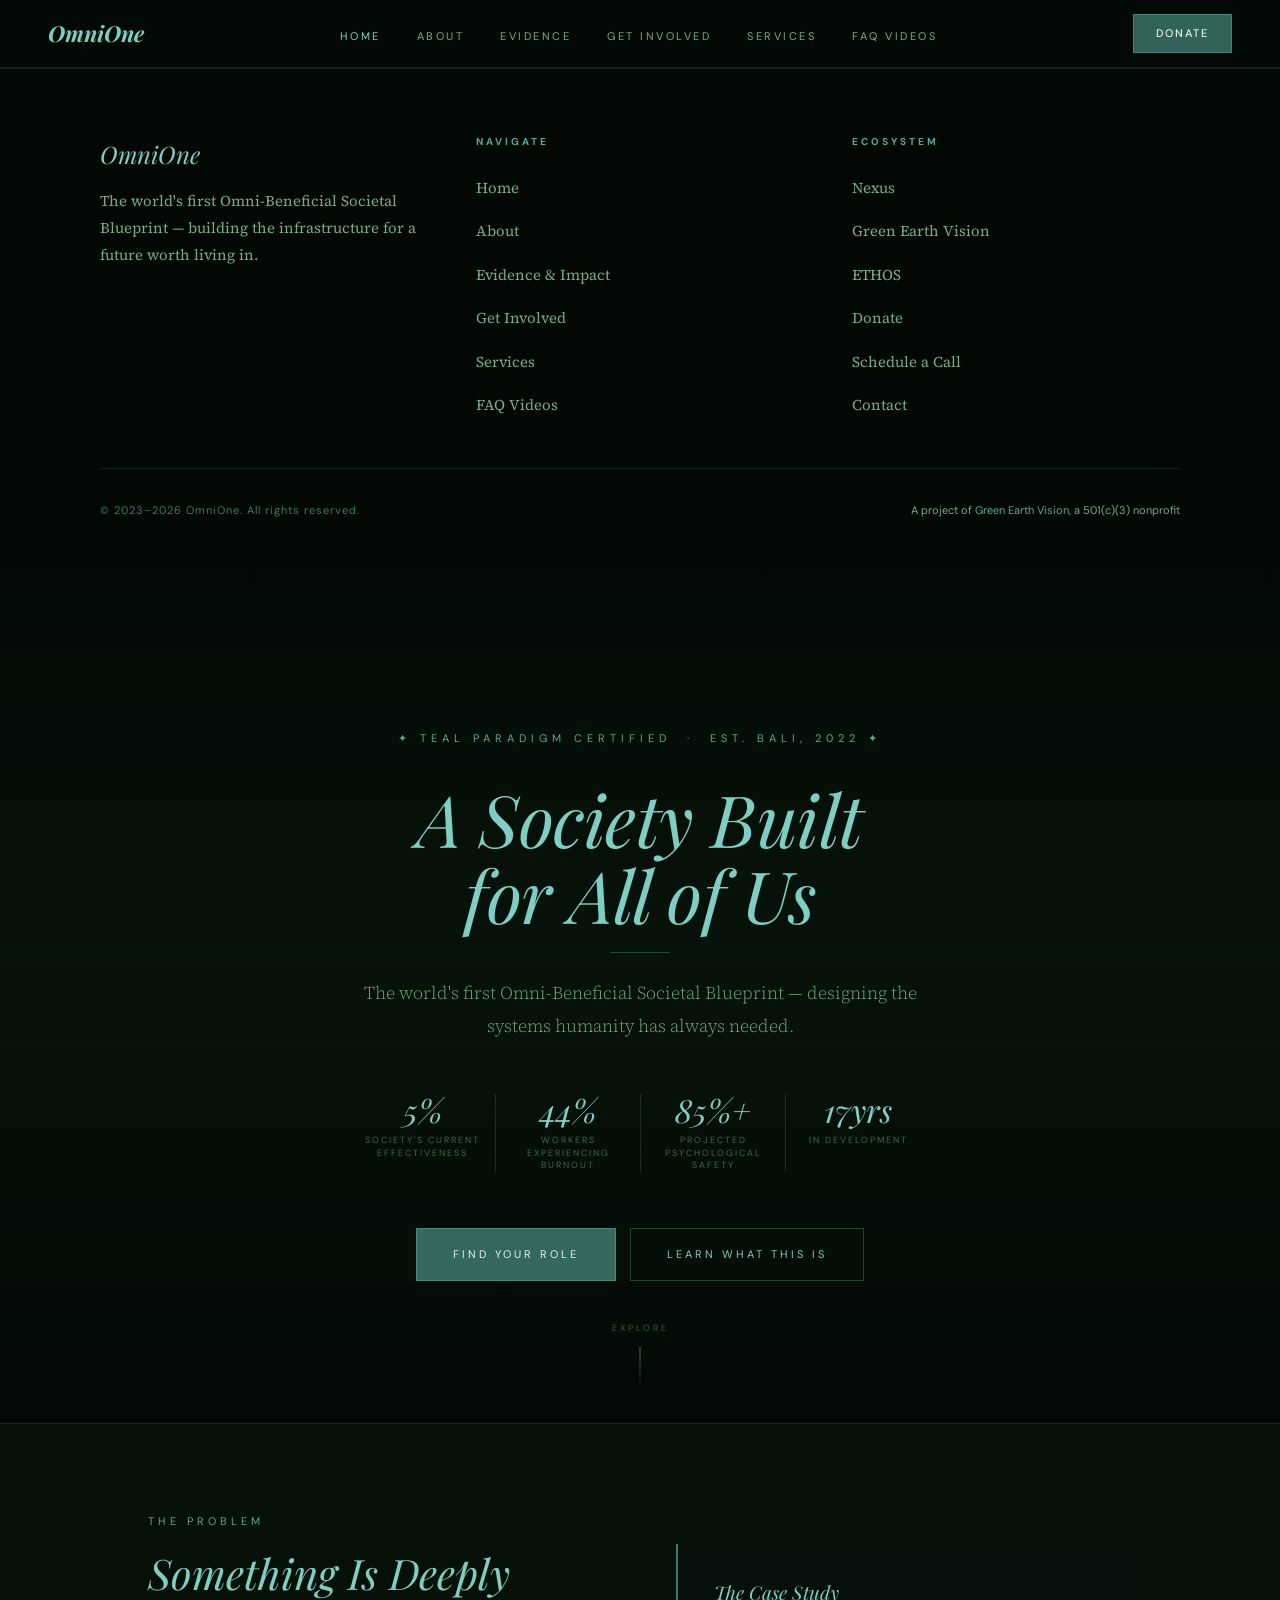
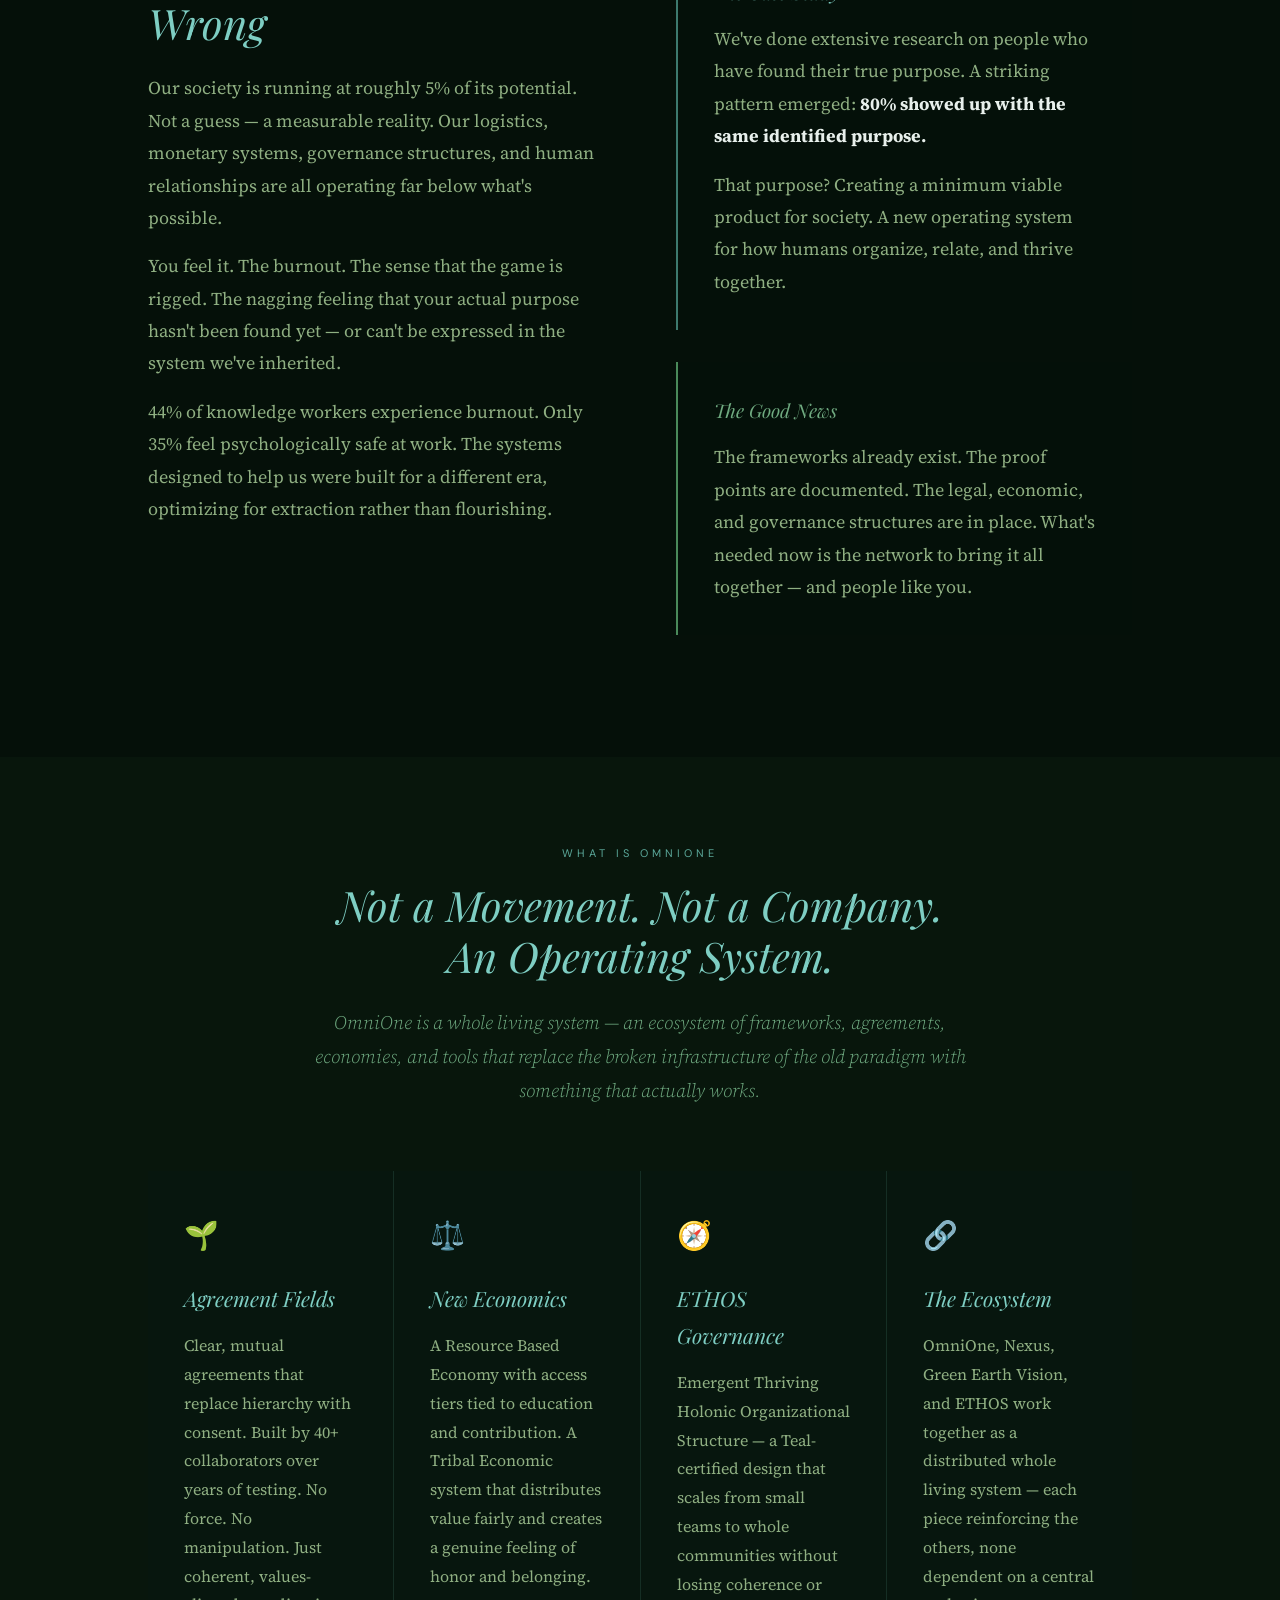
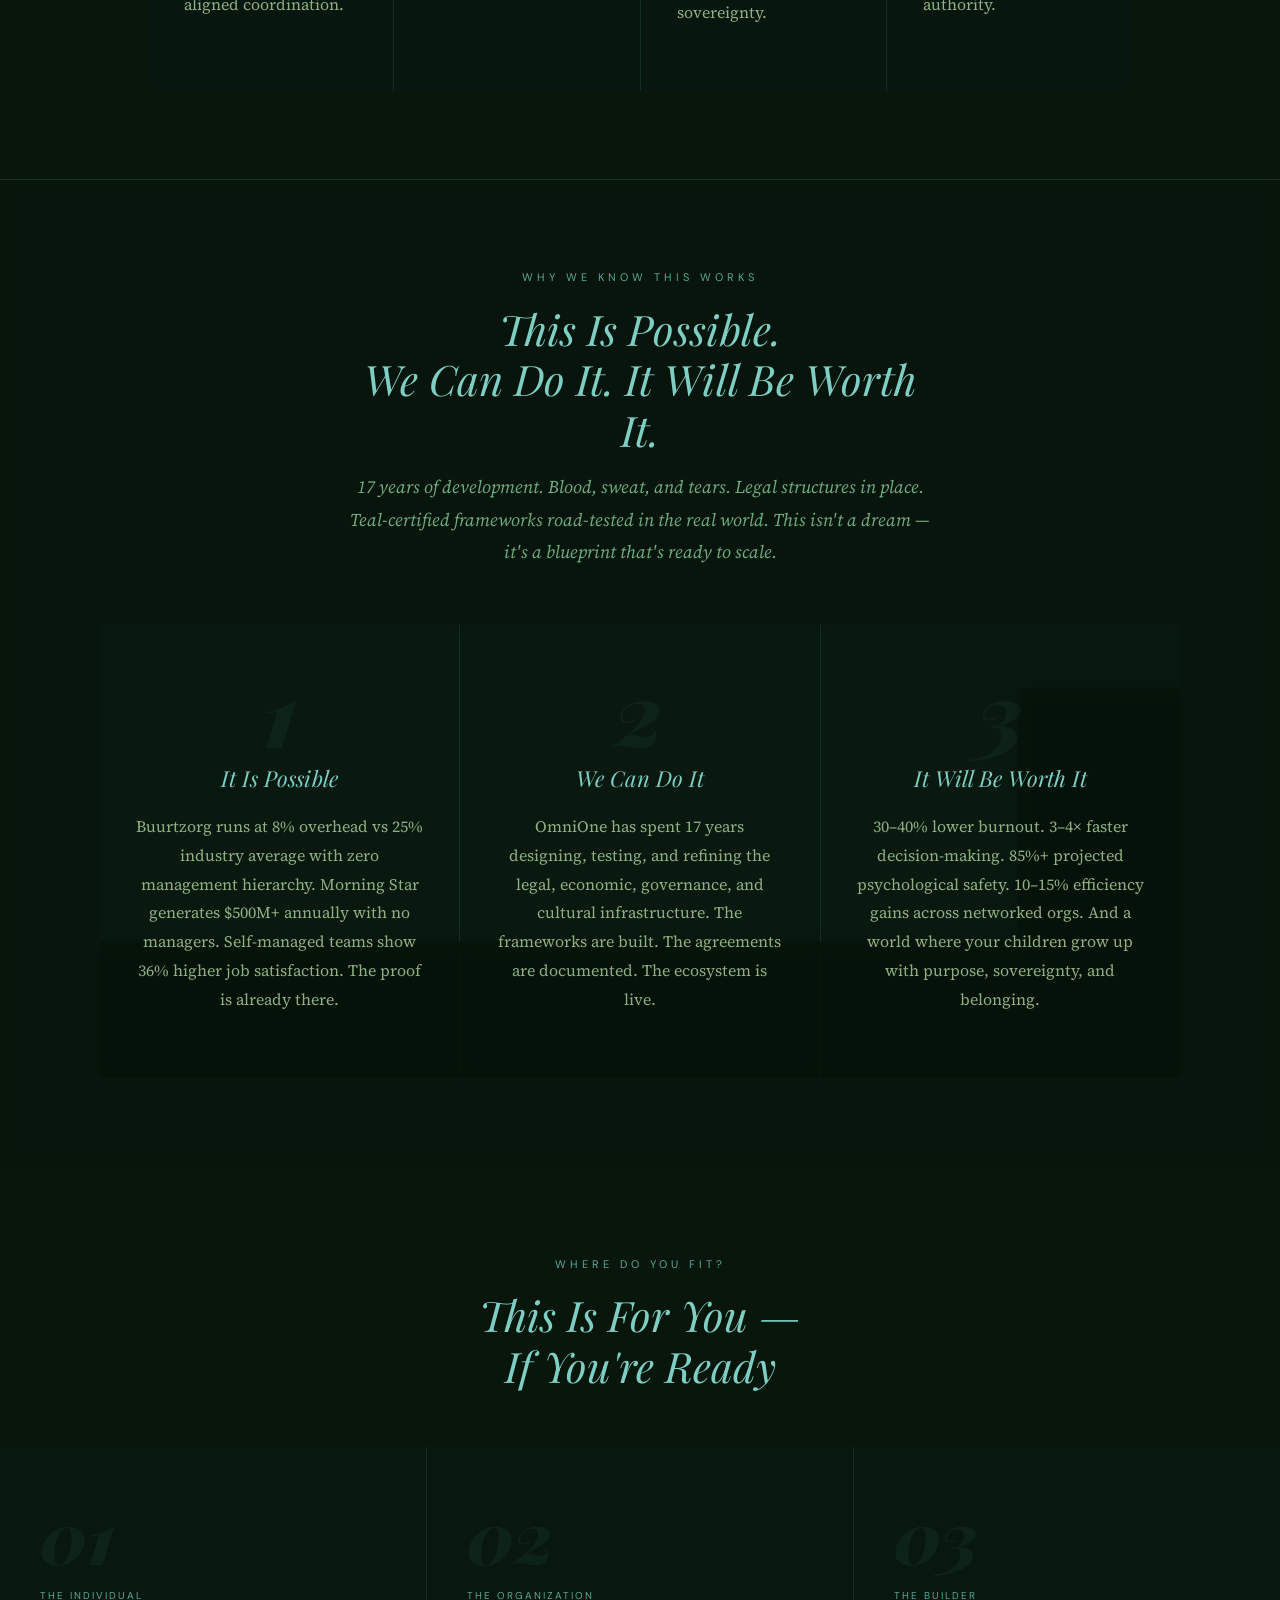
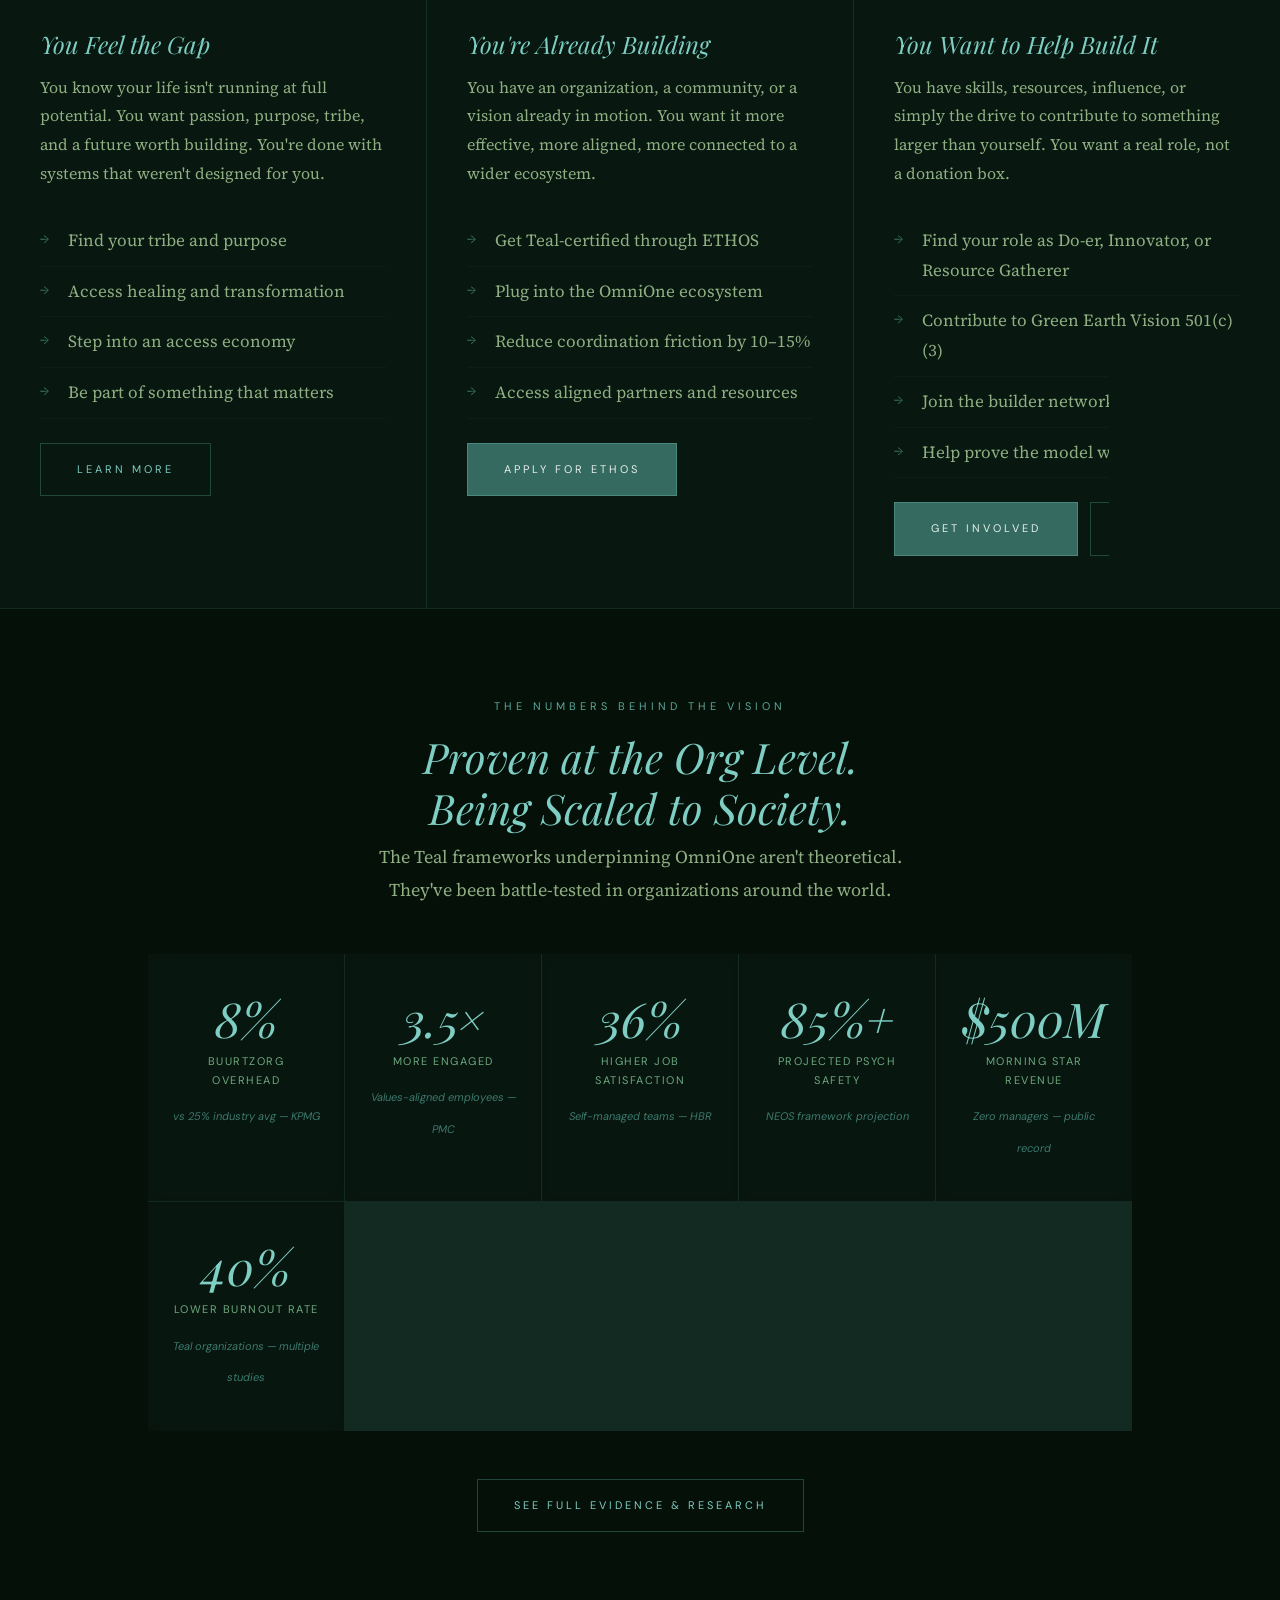
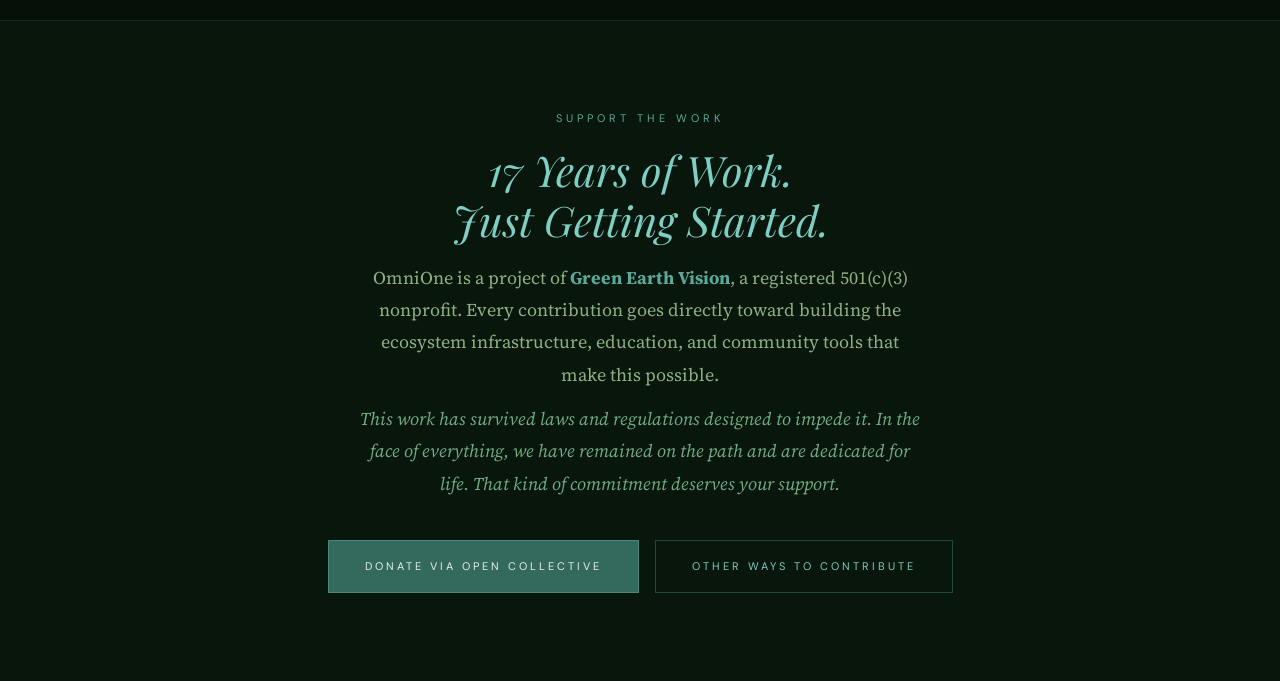
==== commit aed52fa7: "design E hero, pure teal/green, glass scroll sections" ====
--- a/index.html
+++ b/index.html
@@ -6,21 +6,19 @@
   <title>OmniOne — The World's First Omni-Beneficial Societal Blueprint</title>
   <meta name="description" content="OmniOne is building the infrastructure for a society where the health and thriving of all life is prioritized. Teal-certified. Proven frameworks. Real results.">
   <link rel="stylesheet" href="style.css">
+  <script src="https://identity.netlify.com/v1/netlify-identity-widget.js"></script>
 </head>
 <body class="page">
 <script src="nav.js"></script>
 
-<!-- ── HERO ── -->
+<!-- HERO -->
 <section class="hero">
   <div class="hero-bg"></div>
-  <div class="hero-rings">
-    <div class="hero-ring"></div>
-    <div class="hero-ring"></div>
-    <div class="hero-ring"></div>
-  </div>
+  <div class="hero-overlay"></div>
   <div class="hero-content">
-    <p class="hero-eyebrow">Teal Paradigm Certified &nbsp;·&nbsp; Est. Bali, 2022</p>
-    <h1>A Society Built for<br><em>All of Us</em></h1>
+    <p class="hero-eyebrow">✦ Teal Paradigm Certified &nbsp;·&nbsp; Est. Bali, 2022 ✦</p>
+    <h1>A Society Built<br>for All of Us</h1>
+    <div class="hero-line"></div>
     <p class="hero-tagline">The world's first Omni-Beneficial Societal Blueprint — designing the systems humanity has always needed.</p>
     <div class="hero-stats">
       <div class="hero-stat">
@@ -51,16 +49,16 @@
   </div>
 </section>
 
-<!-- ── THE PROBLEM ── -->
-<div class="band">
+<!-- THE PROBLEM — glass dark -->
+<div class="glass-section">
   <div class="section">
     <div class="two-col">
       <div>
         <p class="eyebrow">The Problem</p>
-        <h2 class="section-title">Something Is Deeply <em>Wrong</em></h2>
+        <h2 class="section-title">Something Is Deeply Wrong</h2>
         <p>Our society is running at roughly 5% of its potential. Not a guess — a measurable reality. Our logistics, monetary systems, governance structures, and human relationships are all operating far below what's possible.</p>
         <p>You feel it. The burnout. The sense that the game is rigged. The nagging feeling that your actual purpose hasn't been found yet — or can't be expressed in the system we've inherited.</p>
-        <p>44% of knowledge workers experience burnout. Only 35% feel psychologically safe at work. And the systems designed to help us — governments, institutions, corporations — were built for a different era, optimizing for extraction rather than flourishing.</p>
+        <p>44% of knowledge workers experience burnout. Only 35% feel psychologically safe at work. The systems designed to help us were built for a different era, optimizing for extraction rather than flourishing.</p>
       </div>
       <div>
         <div class="highlight">
@@ -68,8 +66,8 @@
           <p>We've done extensive research on people who have found their true purpose. A striking pattern emerged: <strong style="color:var(--cream);">80% showed up with the same identified purpose.</strong></p>
           <p style="margin-bottom:0;">That purpose? Creating a minimum viable product for society. A new operating system for how humans organize, relate, and thrive together.</p>
         </div>
-        <div class="highlight earth" style="margin-top:24px;">
-          <h3>The Good News</h3>
+        <div class="highlight" style="border-left-color:var(--green);margin-top:24px;">
+          <h3 style="color:var(--green-light);">The Good News</h3>
           <p style="margin-bottom:0;">The frameworks already exist. The proof points are documented. The legal, economic, and governance structures are in place. What's needed now is the network to bring it all together — and people like you.</p>
         </div>
       </div>
@@ -77,49 +75,51 @@
   </div>
 </div>
 
-<!-- ── WHAT IS OMNIONE ── -->
-<div class="section">
-  <div style="text-align:center;max-width:700px;margin:0 auto 64px;">
-    <p class="eyebrow">What Is OmniOne</p>
-    <h2 class="section-title">Not a Movement. Not a Company.<br><em>An Operating System.</em></h2>
-    <p class="lead">OmniOne is a whole living system — an ecosystem of frameworks, agreements, economies, and tools that replace the broken infrastructure of the old paradigm with something that actually works.</p>
-  </div>
-  <div class="card-grid" style="grid-template-columns: repeat(auto-fit, minmax(260px, 1fr));">
-    <div class="card">
-      <span class="card-icon">🌱</span>
-      <h3>Agreement Fields</h3>
-      <p>Clear, mutual agreements that replace hierarchy with consent. Built by 40+ collaborators over years of testing. No force. No manipulation. Just coherent, values-aligned coordination.</p>
-    </div>
-    <div class="card">
-      <span class="card-icon">⚖️</span>
-      <h3>New Economics</h3>
-      <p>A Resource Based Economy with access tiers tied to education and contribution. A Tribal Economic system that distributes value fairly and creates a genuine feeling of honor and belonging.</p>
-    </div>
-    <div class="card">
-      <span class="card-icon">🧭</span>
-      <h3>ETHOS Governance</h3>
-      <p>Emergent Thriving Holonic Organizational Structure — a Teal-certified organizational design that scales from small teams to whole communities without losing coherence or sovereignty.</p>
-    </div>
-    <div class="card">
-      <span class="card-icon">🔗</span>
-      <h3>The Ecosystem</h3>
-      <p>OmniOne, Nexus, Green Earth Vision, and ETHOS work together as a distributed whole living system — each piece reinforcing the others, none dependent on a central authority.</p>
-    </div>
-  </div>
-</div>
-
-<!-- ── THIS IS POSSIBLE ── -->
-<div class="band-earth">
+<!-- WHAT IS OMNIONE — open/transparent -->
+<div class="open-section">
+  <div class="section">
+    <div style="text-align:center;max-width:700px;margin:0 auto 64px;">
+      <p class="eyebrow">What Is OmniOne</p>
+      <h2 class="section-title">Not a Movement. Not a Company.<br>An Operating System.</h2>
+      <p class="lead">OmniOne is a whole living system — an ecosystem of frameworks, agreements, economies, and tools that replace the broken infrastructure of the old paradigm with something that actually works.</p>
+    </div>
+    <div class="card-grid" style="grid-template-columns:repeat(auto-fit,minmax(240px,1fr));">
+      <div class="card">
+        <span class="card-icon">🌱</span>
+        <h3>Agreement Fields</h3>
+        <p>Clear, mutual agreements that replace hierarchy with consent. Built by 40+ collaborators over years of testing. No force. No manipulation. Just coherent, values-aligned coordination.</p>
+      </div>
+      <div class="card">
+        <span class="card-icon">⚖️</span>
+        <h3>New Economics</h3>
+        <p>A Resource Based Economy with access tiers tied to education and contribution. A Tribal Economic system that distributes value fairly and creates a genuine feeling of honor and belonging.</p>
+      </div>
+      <div class="card">
+        <span class="card-icon">🧭</span>
+        <h3>ETHOS Governance</h3>
+        <p>Emergent Thriving Holonic Organizational Structure — a Teal-certified design that scales from small teams to whole communities without losing coherence or sovereignty.</p>
+      </div>
+      <div class="card">
+        <span class="card-icon">🔗</span>
+        <h3>The Ecosystem</h3>
+        <p>OmniOne, Nexus, Green Earth Vision, and ETHOS work together as a distributed whole living system — each piece reinforcing the others, none dependent on a central authority.</p>
+      </div>
+    </div>
+  </div>
+</div>
+
+<!-- THIS IS POSSIBLE — glass light -->
+<div class="glass-light-section">
   <div class="section-full">
     <div class="section-inner">
-      <p class="eyebrow-earth" style="text-align:center;">Why We Know This Works</p>
-      <h2 class="section-title" style="text-align:center;max-width:600px;margin:0 auto 16px;">This Is Possible.<br>We Can Do It. <em>It Will Be Worth It.</em></h2>
-      <p style="text-align:center;max-width:580px;margin:0 auto 56px;font-style:italic;color:var(--cream-dim);">17 years of development. Blood, sweat, and tears. Legal structures in place. Teal-certified frameworks road-tested in the real world. This isn't a dream — it's a blueprint that's ready to scale.</p>
+      <p class="eyebrow" style="text-align:center;">Why We Know This Works</p>
+      <h2 class="section-title" style="text-align:center;max-width:600px;margin:0 auto 16px;">This Is Possible.<br>We Can Do It. It Will Be Worth It.</h2>
+      <p style="text-align:center;max-width:580px;margin:0 auto 56px;font-style:italic;color:var(--green-light);">17 years of development. Blood, sweat, and tears. Legal structures in place. Teal-certified frameworks road-tested in the real world. This isn't a dream — it's a blueprint that's ready to scale.</p>
       <div class="conviction-grid">
         <div class="conviction-item">
           <span class="c-num">1</span>
           <h3>It Is Possible</h3>
-          <p>Buurtzorg runs at 8% overhead vs 25% industry average — with zero management hierarchy. Morning Star generates $500M+ annually with no managers. Self-managed teams show 36% higher job satisfaction. The proof is already there.</p>
+          <p>Buurtzorg runs at 8% overhead vs 25% industry average with zero management hierarchy. Morning Star generates $500M+ annually with no managers. Self-managed teams show 36% higher job satisfaction. The proof is already there.</p>
         </div>
         <div class="conviction-item">
           <span class="c-num">2</span>
@@ -136,64 +136,66 @@
   </div>
 </div>
 
-<!-- ── WHO IS THIS FOR ── -->
-<div class="section-full" style="padding:96px 0;">
-  <div class="section-inner" style="padding:0 48px;margin-bottom:56px;">
-    <p class="eyebrow" style="text-align:center;">Where Do You Fit?</p>
-    <h2 class="section-title" style="text-align:center;max-width:600px;margin:0 auto;">This Is For You — <em>If You're Ready</em></h2>
-  </div>
-  <div class="pathway-grid">
-    <div class="pathway">
-      <div class="pathway-number">01</div>
-      <div class="pathway-who">The Individual</div>
-      <h3>You Feel the Gap</h3>
-      <p>You know your life isn't running at full potential. You want passion, purpose, tribe, and a future worth building. You're done with systems that weren't designed for you.</p>
-      <ul class="styled-list">
-        <li>Find your tribe and purpose</li>
-        <li>Access healing and transformation tools</li>
-        <li>Step into an access economy</li>
-        <li>Be part of something that matters</li>
-      </ul>
-      <a href="faq.html" class="btn btn-outline">Learn More</a>
-    </div>
-    <div class="pathway">
-      <div class="pathway-number">02</div>
-      <div class="pathway-who">The Organization</div>
-      <h3>You're Already Building</h3>
-      <p>You have an organization, a community, or a vision already in motion. You want it to be more effective, more aligned, more connected to a wider ecosystem.</p>
-      <ul class="styled-list">
-        <li>Get Teal-certified through ETHOS</li>
-        <li>Plug into the OmniOne ecosystem</li>
-        <li>Reduce coordination friction by 10–15%</li>
-        <li>Access aligned partners and resources</li>
-      </ul>
-      <a href="services.html" class="btn btn-primary">Apply for ETHOS</a>
-    </div>
-    <div class="pathway">
-      <div class="pathway-number">03</div>
-      <div class="pathway-who">The Builder</div>
-      <h3>You Want to Help Build It</h3>
-      <p>You have skills, resources, influence, or simply the drive to contribute to something larger than yourself. You want a real role, not a donation box.</p>
-      <ul class="styled-list">
-        <li>Find your role as a Do-er, Innovator, or Resource Gatherer</li>
-        <li>Contribute to Green Earth Vision 501(c)(3)</li>
-        <li>Join the builder network</li>
-        <li>Help prove the model works</li>
-      </ul>
-      <div style="display:flex;gap:12px;flex-wrap:wrap;">
-        <a href="get-involved.html" class="btn btn-primary">Get Involved</a>
-        <a href="https://opencollective.com/omnione" class="btn btn-earth" target="_blank" rel="noopener">Donate</a>
-      </div>
-    </div>
-  </div>
-</div>
-
-<!-- ── PROOF STATS ── -->
-<div class="band">
+<!-- WHO IS THIS FOR — open/transparent -->
+<div class="open-section">
+  <div style="padding:88px 0 0;">
+    <div style="padding:0 48px;max-width:1080px;margin:0 auto 56px;">
+      <p class="eyebrow" style="text-align:center;">Where Do You Fit?</p>
+      <h2 class="section-title" style="text-align:center;max-width:580px;margin:0 auto;">This Is For You —<br>If You're Ready</h2>
+    </div>
+    <div class="pathway-grid">
+      <div class="pathway">
+        <div class="pathway-number">01</div>
+        <div class="pathway-who">The Individual</div>
+        <h3>You Feel the Gap</h3>
+        <p>You know your life isn't running at full potential. You want passion, purpose, tribe, and a future worth building. You're done with systems that weren't designed for you.</p>
+        <ul class="styled-list">
+          <li>Find your tribe and purpose</li>
+          <li>Access healing and transformation</li>
+          <li>Step into an access economy</li>
+          <li>Be part of something that matters</li>
+        </ul>
+        <a href="faq.html" class="btn btn-outline">Learn More</a>
+      </div>
+      <div class="pathway">
+        <div class="pathway-number">02</div>
+        <div class="pathway-who">The Organization</div>
+        <h3>You're Already Building</h3>
+        <p>You have an organization, a community, or a vision already in motion. You want it more effective, more aligned, more connected to a wider ecosystem.</p>
+        <ul class="styled-list">
+          <li>Get Teal-certified through ETHOS</li>
+          <li>Plug into the OmniOne ecosystem</li>
+          <li>Reduce coordination friction by 10–15%</li>
+          <li>Access aligned partners and resources</li>
+        </ul>
+        <a href="services.html" class="btn btn-primary">Apply for ETHOS</a>
+      </div>
+      <div class="pathway">
+        <div class="pathway-number">03</div>
+        <div class="pathway-who">The Builder</div>
+        <h3>You Want to Help Build It</h3>
+        <p>You have skills, resources, influence, or simply the drive to contribute to something larger than yourself. You want a real role, not a donation box.</p>
+        <ul class="styled-list">
+          <li>Find your role as Do-er, Innovator, or Resource Gatherer</li>
+          <li>Contribute to Green Earth Vision 501(c)(3)</li>
+          <li>Join the builder network</li>
+          <li>Help prove the model works</li>
+        </ul>
+        <div style="display:flex;gap:12px;flex-wrap:wrap;">
+          <a href="get-involved.html" class="btn btn-primary">Get Involved</a>
+          <a href="https://opencollective.com/omnione" class="btn btn-outline" target="_blank" rel="noopener">Donate</a>
+        </div>
+      </div>
+    </div>
+  </div>
+</div>
+
+<!-- PROOF STATS — glass dark -->
+<div class="glass-section">
   <div class="section">
     <p class="eyebrow" style="text-align:center;">The Numbers Behind the Vision</p>
-    <h2 class="section-title" style="text-align:center;max-width:560px;margin:0 auto 8px;">Proven at the Org Level.<br><em>Being Scaled to Society.</em></h2>
-    <p style="text-align:center;max-width:560px;margin:0 auto;">The Teal frameworks underpinning OmniOne aren't theoretical. They've been battle-tested in organizations around the world.</p>
+    <h2 class="section-title" style="text-align:center;max-width:560px;margin:0 auto 8px;">Proven at the Org Level.<br>Being Scaled to Society.</h2>
+    <p style="text-align:center;max-width:560px;margin:0 auto 0;">The Teal frameworks underpinning OmniOne aren't theoretical. They've been battle-tested in organizations around the world.</p>
     <div class="stat-grid">
       <div class="stat-item">
         <span class="stat-num">8%</span>
@@ -232,15 +234,17 @@
   </div>
 </div>
 
-<!-- ── NONPROFIT + DONATE ── -->
-<div class="section" style="text-align:center;">
-  <p class="eyebrow-earth">Support the Work</p>
-  <h2 class="section-title" style="max-width:580px;margin:0 auto 16px;">17 Years of Work.<br><em>Just Getting Started.</em></h2>
-  <p style="max-width:580px;margin:0 auto 12px;">OmniOne is a project of <strong style="color:var(--earth-light);">Green Earth Vision</strong>, a registered 501(c)(3) nonprofit. Every contribution goes directly toward building the ecosystem infrastructure, education, and community tools that make this possible.</p>
-  <p style="max-width:580px;margin:0 auto 40px;font-style:italic;color:var(--cream-dim);">This work has survived laws and regulations designed to impede it. In the face of everything, we have remained on the path and are dedicated for life. That kind of commitment deserves your support.</p>
-  <div style="display:flex;gap:16px;justify-content:center;flex-wrap:wrap;">
-    <a href="https://opencollective.com/omnione" class="btn btn-earth" target="_blank" rel="noopener">Donate via Open Collective</a>
-    <a href="get-involved.html" class="btn btn-outline">Other Ways to Contribute</a>
+<!-- DONATE — open/transparent -->
+<div class="open-section">
+  <div class="section" style="text-align:center;">
+    <p class="eyebrow">Support the Work</p>
+    <h2 class="section-title" style="max-width:560px;margin:0 auto 16px;">17 Years of Work.<br>Just Getting Started.</h2>
+    <p style="max-width:560px;margin:0 auto 12px;">OmniOne is a project of <strong style="color:var(--teal-light);">Green Earth Vision</strong>, a registered 501(c)(3) nonprofit. Every contribution goes directly toward building the ecosystem infrastructure, education, and community tools that make this possible.</p>
+    <p style="max-width:560px;margin:0 auto 40px;font-style:italic;color:var(--green-light);">This work has survived laws and regulations designed to impede it. In the face of everything, we have remained on the path and are dedicated for life. That kind of commitment deserves your support.</p>
+    <div style="display:flex;gap:16px;justify-content:center;flex-wrap:wrap;">
+      <a href="https://opencollective.com/omnione" class="btn btn-primary" target="_blank" rel="noopener">Donate via Open Collective</a>
+      <a href="get-involved.html" class="btn btn-outline">Other Ways to Contribute</a>
+    </div>
   </div>
 </div>
 
--- a/style.css
+++ b/style.css
@@ -1,56 +1,57 @@
-@import url('https://fonts.googleapis.com/css2?family=Playfair+Display:ital,wght@0,400;0,600;0,700;0,900;1,400;1,600&family=Source+Serif+4:ital,opsz,wght@0,8..60,300;0,8..60,400;0,8..60,600;1,8..60,300;1,8..60,400&family=DM+Sans:wght@300;400;500&display=swap');
+@import url('https://fonts.googleapis.com/css2?family=Playfair+Display:ital,wght@0,400;0,600;0,700;0,900;1,400;1,600;1,700&family=Source+Serif+4:ital,opsz,wght@0,8..60,300;0,8..60,400;0,8..60,600;1,8..60,300;1,8..60,400&family=DM+Sans:wght@300;400;500&display=swap');
 
 :root {
-  --forest:     #1A2E1F;
-  --forest-mid: #243B28;
-  --forest-card:#2C4A32;
-  --teal:       #3D7A6E;
-  --teal-light: #5BA89A;
-  --teal-bright:#7ECEC3;
-  --earth:      #8B6F47;
-  --earth-light:#C4A882;
-  --earth-dim:  #6B5235;
-  --cream:      #F2EDE4;
-  --cream-dim:  #C8BCA8;
-  --text:       #D8D0C0;
-  --border:     rgba(93,168,154,0.18);
-  --border-warm:rgba(196,168,130,0.2);
-  --glow-teal:  rgba(61,122,110,0.15);
-  --glow-earth: rgba(139,111,71,0.12);
+  --forest:       #08160C;
+  --forest-mid:   #0D1F12;
+  --teal:         #3D7A6E;
+  --teal-light:   #5BA89A;
+  --teal-bright:  #7ECEC3;
+  --green:        #4A8A5A;
+  --green-light:  #6FAA80;
+  --green-dim:    #3A6A48;
+  --cream:        #E8F0EC;
+  --cream-dim:    #7AAA8A;
+  --text:         #8FAF82;
+  --border:       rgba(61,122,110,0.25);
+  --border-light: rgba(126,206,195,0.15);
+  --glass:        rgba(6,16,10,0.78);
+  --glass-light:  rgba(8,22,14,0.55);
 }
 
 *, *::before, *::after { margin:0; padding:0; box-sizing:border-box; }
 html { scroll-behavior:smooth; }
 
 body {
-  background: var(--forest);
+  background-color: var(--forest);
   color: var(--text);
   font-family: 'Source Serif 4', Georgia, serif;
   font-size: 18px;
   line-height: 1.75;
   min-height: 100vh;
   overflow-x: hidden;
-}
-
-/* ── ORGANIC TEXTURE OVERLAY ── */
+  position: relative;
+}
+
 body::before {
   content: '';
   position: fixed;
   inset: 0;
-  background-image:
-    radial-gradient(ellipse 120% 80% at 20% 10%, rgba(61,122,110,0.08) 0%, transparent 60%),
-    radial-gradient(ellipse 80% 100% at 80% 90%, rgba(139,111,71,0.06) 0%, transparent 60%);
+  background-image: url('https://images.unsplash.com/photo-1505118380757-91f5f5632de0?w=1600&q=80');
+  background-size: cover;
+  background-position: center 60%;
+  background-attachment: fixed;
+  opacity: 0.15;
+  z-index: 0;
   pointer-events: none;
-  z-index: 0;
-}
-
-/* ── NAV ── */
+}
+
+/* NAV */
 nav {
   position: fixed;
   top: 0; left: 0; right: 0;
   z-index: 100;
-  background: rgba(26,46,31,0.93);
-  backdrop-filter: blur(16px);
+  background: rgba(4,10,6,0.94);
+  backdrop-filter: blur(20px);
   border-bottom: 1px solid var(--border);
   padding: 0 48px;
   display: flex;
@@ -63,13 +64,9 @@
   font-family: 'Playfair Display', serif;
   font-size: 22px;
   font-weight: 700;
+  font-style: italic;
   color: var(--teal-bright);
   text-decoration: none;
-  letter-spacing: 1px;
-}
-
-.nav-logo span {
-  color: var(--earth-light);
 }
 
 .nav-links {
@@ -81,42 +78,39 @@
 
 .nav-links a {
   font-family: 'DM Sans', sans-serif;
-  font-size: 12px;
-  letter-spacing: 2px;
+  font-size: 11px;
+  letter-spacing: 2.5px;
   text-transform: uppercase;
   color: var(--cream-dim);
   text-decoration: none;
   transition: color 0.25s;
-  font-weight: 400;
-}
-
-.nav-links a:hover,
-.nav-links a.active { color: var(--teal-bright); }
+}
+
+.nav-links a:hover, .nav-links a.active { color: var(--teal-bright); }
 
 .nav-cta {
   font-family: 'DM Sans', sans-serif;
-  font-size: 12px;
-  letter-spacing: 1.5px;
+  font-size: 11px;
+  letter-spacing: 2px;
   text-transform: uppercase;
   font-weight: 500;
-  color: var(--forest);
-  background: var(--teal-light);
+  color: var(--cream);
+  background: rgba(61,122,110,0.8);
+  border: 1px solid rgba(126,206,195,0.3);
   padding: 9px 22px;
   text-decoration: none;
   transition: all 0.25s;
 }
 
-.nav-cta:hover {
-  background: var(--teal-bright);
-}
-
-/* ── PAGE WRAPPER ── */
+.nav-cta:hover { background: var(--teal); }
+
+/* PAGE */
 .page { padding-top: 68px; position: relative; z-index: 1; }
 
-/* ── HERO ── */
+/* HERO */
 .hero {
   position: relative;
-  min-height: 92vh;
+  min-height: 95vh;
   display: flex;
   flex-direction: column;
   align-items: center;
@@ -129,210 +123,154 @@
 .hero-bg {
   position: absolute;
   inset: 0;
-  background:
-    radial-gradient(ellipse 100% 70% at 50% 40%, rgba(61,122,110,0.2) 0%, transparent 65%),
-    radial-gradient(ellipse 60% 40% at 80% 80%, rgba(139,111,71,0.12) 0%, transparent 60%),
-    linear-gradient(170deg, #1A2E1F 0%, #162818 50%, #1E3222 100%);
-}
-
-.hero-rings {
+  background-image: url('https://images.unsplash.com/photo-1505118380757-91f5f5632de0?w=1600&q=80');
+  background-size: cover;
+  background-position: center 60%;
+}
+
+.hero-overlay {
   position: absolute;
-  top: 50%; left: 50%;
-  transform: translate(-50%, -50%);
-  width: 800px; height: 800px;
-  pointer-events: none;
-}
-
-.hero-ring {
-  position: absolute;
-  border-radius: 50%;
-  border: 1px solid;
-  top: 50%; left: 50%;
-  transform: translate(-50%, -50%);
-  animation: pulse-ring 8s ease-in-out infinite;
-}
-
-.hero-ring:nth-child(1) {
-  width: 300px; height: 300px;
-  border-color: rgba(61,122,110,0.25);
-  animation-delay: 0s;
-}
-.hero-ring:nth-child(2) {
-  width: 500px; height: 500px;
-  border-color: rgba(61,122,110,0.15);
-  animation-delay: 1.5s;
-}
-.hero-ring:nth-child(3) {
-  width: 720px; height: 720px;
-  border-color: rgba(61,122,110,0.08);
-  animation-delay: 3s;
-}
-
-@keyframes pulse-ring {
-  0%, 100% { opacity: 0.6; transform: translate(-50%, -50%) scale(1); }
-  50% { opacity: 1; transform: translate(-50%, -50%) scale(1.03); }
-}
-
-.hero-content {
-  position: relative;
-  z-index: 2;
-  max-width: 800px;
-}
+  inset: 0;
+  background: linear-gradient(180deg, rgba(4,10,6,0.92) 0%, rgba(6,18,10,0.68) 45%, rgba(4,10,6,0.95) 100%);
+}
+
+.hero-content { position: relative; z-index: 2; max-width: 760px; }
 
 .hero-eyebrow {
   font-family: 'DM Sans', sans-serif;
   font-size: 11px;
-  letter-spacing: 4px;
+  letter-spacing: 5px;
   text-transform: uppercase;
   color: var(--teal-light);
-  margin-bottom: 28px;
-  animation: fade-up 0.8s ease both;
+  margin-bottom: 32px;
 }
 
 .hero h1 {
   font-family: 'Playfair Display', serif;
-  font-size: clamp(42px, 7vw, 78px);
-  font-weight: 900;
+  font-size: clamp(44px, 7vw, 72px);
+  font-weight: 400;
+  font-style: italic;
   line-height: 1.05;
-  color: var(--cream);
-  margin-bottom: 16px;
-  animation: fade-up 0.8s ease 0.1s both;
-}
-
-.hero h1 em {
-  font-style: italic;
-  color: var(--teal-bright);
+  color: var(--teal-bright);
+  margin-bottom: 20px;
+  letter-spacing: -0.5px;
+}
+
+.hero-line {
+  width: 60px;
+  height: 1px;
+  background: rgba(61,122,110,0.5);
+  margin: 0 auto 24px;
 }
 
 .hero-tagline {
-  font-family: 'Playfair Display', serif;
-  font-size: clamp(16px, 2.5vw, 22px);
-  font-style: italic;
-  color: var(--earth-light);
-  margin-bottom: 48px;
-  font-weight: 400;
-  animation: fade-up 0.8s ease 0.2s both;
+  font-size: clamp(15px, 2.2vw, 18px);
+  color: var(--green-light);
+  margin-bottom: 52px;
+  line-height: 1.8;
+  font-weight: 300;
+  max-width: 560px;
+  margin-left: auto;
+  margin-right: auto;
 }
 
 .hero-stats {
-  display: flex;
-  gap: 48px;
-  justify-content: center;
-  margin-bottom: 52px;
-  flex-wrap: wrap;
-  animation: fade-up 0.8s ease 0.3s both;
-}
-
-.hero-stat {
-  text-align: center;
-}
+  display: grid;
+  grid-template-columns: repeat(4,1fr);
+  max-width: 580px;
+  margin: 0 auto 56px;
+}
+
+.hero-stat { text-align: center; padding: 0 12px; }
+.hero-stat + .hero-stat { border-left: 1px solid rgba(61,122,110,0.3); }
 
 .hero-stat-num {
   font-family: 'Playfair Display', serif;
-  font-size: 36px;
-  font-weight: 700;
+  font-size: 32px;
+  font-weight: 300;
+  font-style: italic;
   color: var(--teal-bright);
   line-height: 1;
   display: block;
+  margin-bottom: 8px;
 }
 
 .hero-stat-label {
   font-family: 'DM Sans', sans-serif;
-  font-size: 11px;
-  letter-spacing: 1.5px;
-  text-transform: uppercase;
-  color: var(--cream-dim);
-  margin-top: 6px;
+  font-size: 9px;
+  letter-spacing: 2px;
+  text-transform: uppercase;
+  color: var(--green-dim);
   display: block;
-}
-
-.hero-ctas {
-  display: flex;
-  gap: 16px;
-  justify-content: center;
-  flex-wrap: wrap;
-  animation: fade-up 0.8s ease 0.4s both;
-}
-
-@keyframes fade-up {
-  from { opacity: 0; transform: translateY(24px); }
-  to   { opacity: 1; transform: translateY(0); }
-}
-
-/* ── SCROLL INDICATOR ── */
+  line-height: 1.4;
+}
+
+.hero-ctas { display: flex; gap: 14px; justify-content: center; flex-wrap: wrap; }
+
 .scroll-hint {
   position: absolute;
-  bottom: 36px;
+  bottom: 32px;
   left: 50%;
   transform: translateX(-50%);
   display: flex;
   flex-direction: column;
   align-items: center;
-  gap: 8px;
+  gap: 10px;
   z-index: 2;
 }
 
 .scroll-hint span {
   font-family: 'DM Sans', sans-serif;
-  font-size: 10px;
+  font-size: 9px;
   letter-spacing: 3px;
   text-transform: uppercase;
-  color: var(--teal-light);
-  opacity: 0.6;
+  color: var(--teal);
+  opacity: 0.7;
 }
 
 .scroll-line {
   width: 1px;
-  height: 48px;
-  background: linear-gradient(to bottom, var(--teal-light), transparent);
+  height: 44px;
+  background: linear-gradient(to bottom, var(--teal), transparent);
   animation: scroll-pulse 2s ease-in-out infinite;
 }
 
 @keyframes scroll-pulse {
-  0%, 100% { opacity: 0.4; transform: scaleY(0.8); }
-  50% { opacity: 1; transform: scaleY(1); }
-}
-
-/* ── DIVIDER ── */
-.divider {
-  display: flex;
-  align-items: center;
-  gap: 16px;
-  margin: 0 auto;
-}
-.divider-line {
-  flex: 1;
-  height: 1px;
-  background: linear-gradient(to right, transparent, var(--teal));
-}
-.divider-line.r { background: linear-gradient(to left, transparent, var(--teal)); }
-.divider-node {
-  width: 8px; height: 8px;
-  border-radius: 50%;
-  background: var(--teal);
-  flex-shrink: 0;
-}
-
-/* ── SECTIONS ── */
-.section {
-  padding: 96px 48px;
-  max-width: 1080px;
-  margin: 0 auto;
+  0%,100% { opacity:0.4; }
+  50% { opacity:1; }
+}
+
+/* GLASS SECTIONS */
+.glass-section {
+  background: var(--glass);
+  backdrop-filter: blur(14px);
+  border-top: 1px solid var(--border);
+  border-bottom: 1px solid var(--border);
   position: relative;
   z-index: 1;
 }
 
-.section-full {
-  padding: 96px 48px;
+.glass-light-section {
+  background: var(--glass-light);
+  backdrop-filter: blur(8px);
+  border-top: 1px solid var(--border-light);
+  border-bottom: 1px solid var(--border-light);
   position: relative;
   z-index: 1;
 }
 
-.section-inner {
-  max-width: 1080px;
-  margin: 0 auto;
-}
-
+.open-section {
+  background: transparent;
+  position: relative;
+  z-index: 1;
+}
+
+/* SECTIONS */
+.section { padding: 88px 48px; max-width: 1080px; margin: 0 auto; }
+.section-full { padding: 88px 48px; position: relative; z-index: 1; }
+.section-inner { max-width: 1080px; margin: 0 auto; }
+
+/* TYPOGRAPHY */
 .eyebrow {
   font-family: 'DM Sans', sans-serif;
   font-size: 11px;
@@ -342,166 +280,125 @@
   margin-bottom: 16px;
 }
 
-.eyebrow-earth {
-  font-family: 'DM Sans', sans-serif;
-  font-size: 11px;
-  letter-spacing: 4px;
-  text-transform: uppercase;
-  color: var(--earth-light);
-  margin-bottom: 16px;
-}
-
 h2.section-title {
   font-family: 'Playfair Display', serif;
-  font-size: clamp(28px, 4vw, 44px);
-  font-weight: 700;
-  color: var(--cream);
+  font-size: clamp(28px, 4vw, 42px);
+  font-weight: 400;
+  font-style: italic;
+  color: var(--teal-bright);
   line-height: 1.2;
   margin-bottom: 24px;
 }
 
-h2.section-title em {
-  font-style: italic;
-  color: var(--teal-bright);
-}
-
 h3.sub-title {
   font-family: 'Playfair Display', serif;
-  font-size: clamp(20px, 2.5vw, 28px);
-  font-weight: 600;
+  font-size: clamp(20px, 2.5vw, 26px);
+  font-weight: 400;
+  font-style: italic;
   color: var(--teal-light);
   margin-bottom: 16px;
-  line-height: 1.3;
-}
-
-p {
-  color: var(--text);
-  font-size: 18px;
-  line-height: 1.8;
-  margin-bottom: 16px;
-}
-
-p.lead {
-  font-size: 20px;
-  color: var(--cream-dim);
-  font-style: italic;
-}
-
-/* ── BUTTONS ── */
+}
+
+p { color: var(--text); font-size: 18px; line-height: 1.8; margin-bottom: 16px; }
+p.lead { font-size: 19px; color: var(--green-light); font-style: italic; font-weight: 300; }
+
+/* BUTTONS */
 .btn {
   display: inline-block;
   font-family: 'DM Sans', sans-serif;
-  font-size: 12px;
-  letter-spacing: 2px;
-  text-transform: uppercase;
-  font-weight: 500;
+  font-size: 11px;
+  letter-spacing: 3px;
+  text-transform: uppercase;
+  font-weight: 400;
   text-decoration: none;
-  padding: 14px 32px;
+  padding: 16px 36px;
   transition: all 0.25s;
   cursor: pointer;
   border: none;
 }
 
 .btn-primary {
-  background: var(--teal);
+  background: rgba(61,122,110,0.85);
   color: var(--cream);
-}
-.btn-primary:hover {
-  background: var(--teal-light);
-  color: var(--forest);
-}
+  border: 1px solid rgba(126,206,195,0.3);
+}
+.btn-primary:hover { background: var(--teal); border-color: var(--teal-bright); }
 
 .btn-outline {
-  border: 1px solid var(--teal);
+  border: 1px solid rgba(61,122,110,0.5);
   color: var(--teal-bright);
   background: transparent;
 }
-.btn-outline:hover {
-  background: rgba(61,122,110,0.15);
-  border-color: var(--teal-light);
-}
-
-.btn-earth {
-  background: var(--earth);
-  color: var(--cream);
-}
-.btn-earth:hover {
-  background: var(--earth-light);
-  color: var(--forest);
-}
-
-/* ── CARDS ── */
+.btn-outline:hover { background: rgba(61,122,110,0.2); border-color: var(--teal-light); }
+
+/* CARDS */
 .card-grid {
   display: grid;
-  grid-template-columns: repeat(auto-fit, minmax(280px, 1fr));
-  gap: 24px;
+  grid-template-columns: repeat(auto-fit, minmax(260px, 1fr));
+  gap: 1px;
   margin-top: 48px;
+  background: var(--border);
 }
 
 .card {
-  background: var(--forest-card);
-  border: 1px solid var(--border);
+  background: rgba(6,18,10,0.82);
+  backdrop-filter: blur(8px);
   padding: 40px 36px;
-  transition: border-color 0.3s, transform 0.3s;
-  position: relative;
-}
-
-.card:hover {
-  border-color: var(--teal);
-  transform: translateY(-4px);
-}
-
-.card-icon {
-  font-size: 32px;
-  margin-bottom: 20px;
-  display: block;
-}
+  transition: background 0.3s;
+}
+
+.card:hover { background: rgba(10,26,14,0.92); }
+
+.card-icon { font-size: 28px; margin-bottom: 20px; display: block; }
 
 .card h3 {
   font-family: 'Playfair Display', serif;
-  font-size: 22px;
-  color: var(--cream);
+  font-size: 21px;
+  font-style: italic;
+  color: var(--teal-bright);
   margin-bottom: 14px;
-  font-weight: 600;
+  font-weight: 400;
 }
 
 .card p { font-size: 16px; margin-bottom: 24px; }
 
-/* ── STAT GRID ── */
+/* STAT GRID */
 .stat-grid {
   display: grid;
-  grid-template-columns: repeat(auto-fit, minmax(200px, 1fr));
-  gap: 2px;
+  grid-template-columns: repeat(auto-fit, minmax(180px, 1fr));
+  gap: 1px;
   margin-top: 48px;
   background: var(--border);
 }
 
 .stat-item {
-  background: var(--forest-mid);
-  padding: 40px 32px;
+  background: rgba(6,18,10,0.82);
+  backdrop-filter: blur(8px);
+  padding: 40px 24px;
   text-align: center;
 }
 
 .stat-num {
   font-family: 'Playfair Display', serif;
   font-size: 48px;
-  font-weight: 700;
+  font-weight: 400;
+  font-style: italic;
   color: var(--teal-bright);
   line-height: 1;
   display: block;
+  margin-bottom: 10px;
+}
+
+.stat-label {
+  font-family: 'DM Sans', sans-serif;
+  font-size: 11px;
+  letter-spacing: 1.5px;
+  text-transform: uppercase;
+  color: var(--green-light);
+  display: block;
   margin-bottom: 8px;
 }
 
-.stat-label {
-  font-family: 'DM Sans', sans-serif;
-  font-size: 12px;
-  letter-spacing: 1.5px;
-  text-transform: uppercase;
-  color: var(--cream-dim);
-  display: block;
-  margin-bottom: 6px;
-}
-
 .stat-source {
   font-family: 'DM Sans', sans-serif;
   font-size: 11px;
@@ -509,83 +406,50 @@
   font-style: italic;
 }
 
-/* ── HIGHLIGHT BOX ── */
+/* HIGHLIGHT */
 .highlight {
-  background: var(--forest-card);
-  border-left: 3px solid var(--teal);
+  background: rgba(6,18,10,0.82);
+  backdrop-filter: blur(8px);
+  border-left: 2px solid var(--teal);
   padding: 32px 36px;
   margin: 32px 0;
 }
 
-.highlight.earth {
-  border-left-color: var(--earth);
-}
-
 .highlight h3 {
   font-family: 'Playfair Display', serif;
-  font-size: 20px;
-  color: var(--teal-bright);
-  margin-bottom: 12px;
-}
-
-.highlight.earth h3 { color: var(--earth-light); }
-
-/* ── TWO COL ── */
-.two-col {
-  display: grid;
-  grid-template-columns: 1fr 1fr;
-  gap: 72px;
-  align-items: start;
-}
-
-@media (max-width: 768px) {
-  .two-col { grid-template-columns: 1fr; gap: 40px; }
-  nav { padding: 0 20px; }
-  .nav-links { display: none; }
-  .section, .section-full { padding: 64px 24px; }
-  .hero { padding: 80px 24px 60px; }
-  .hero-stats { gap: 24px; }
-}
-
-/* ── DARK BAND ── */
-.band {
-  background: var(--forest-mid);
-  border-top: 1px solid var(--border);
-  border-bottom: 1px solid var(--border);
-}
-
-.band-earth {
-  background: linear-gradient(135deg, var(--forest-mid) 0%, rgba(44,36,28,0.95) 100%);
-  border-top: 1px solid var(--border-warm);
-  border-bottom: 1px solid var(--border-warm);
-}
-
-/* ── PATHWAY CARDS (WHO IS THIS FOR) ── */
+  font-size: 19px;
+  font-style: italic;
+  color: var(--teal-bright);
+  margin-bottom: 14px;
+  font-weight: 400;
+}
+
+/* TWO COL */
+.two-col { display: grid; grid-template-columns: 1fr 1fr; gap: 72px; align-items: start; }
+
+/* PATHWAY GRID */
 .pathway-grid {
   display: grid;
   grid-template-columns: repeat(3, 1fr);
-  gap: 2px;
-  margin-top: 56px;
+  gap: 1px;
   background: var(--border);
 }
 
-@media (max-width: 900px) {
-  .pathway-grid { grid-template-columns: 1fr; }
-}
-
 .pathway {
-  background: var(--forest-card);
-  padding: 48px 40px;
+  background: rgba(6,18,10,0.80);
+  backdrop-filter: blur(10px);
+  padding: 52px 40px;
   transition: background 0.3s;
 }
 
-.pathway:hover { background: #334D38; }
+.pathway:hover { background: rgba(10,28,16,0.90); }
 
 .pathway-number {
   font-family: 'Playfair Display', serif;
-  font-size: 64px;
+  font-size: 72px;
   font-weight: 900;
-  color: rgba(93,168,154,0.15);
+  font-style: italic;
+  color: rgba(61,122,110,0.12);
   line-height: 1;
   margin-bottom: 16px;
 }
@@ -593,45 +457,45 @@
 .pathway h3 {
   font-family: 'Playfair Display', serif;
   font-size: 24px;
-  color: var(--cream);
+  font-style: italic;
+  color: var(--teal-bright);
   margin-bottom: 8px;
-  font-weight: 700;
+  font-weight: 400;
 }
 
 .pathway-who {
   font-family: 'DM Sans', sans-serif;
-  font-size: 12px;
-  letter-spacing: 1.5px;
+  font-size: 10px;
+  letter-spacing: 2px;
   text-transform: uppercase;
   color: var(--teal-light);
-  margin-bottom: 16px;
+  margin-bottom: 18px;
 }
 
 .pathway p { font-size: 16px; margin-bottom: 28px; }
 
-/* ── CONVICTION SECTION ── */
+/* CONVICTION GRID */
 .conviction-grid {
   display: grid;
   grid-template-columns: repeat(3, 1fr);
-  gap: 40px;
+  gap: 1px;
   margin-top: 56px;
-}
-
-@media (max-width: 900px) {
-  .conviction-grid { grid-template-columns: 1fr; gap: 24px; }
+  background: var(--border);
 }
 
 .conviction-item {
+  background: rgba(6,18,10,0.78);
+  backdrop-filter: blur(8px);
+  padding: 48px 36px;
   text-align: center;
-  padding: 40px 24px;
-  border: 1px solid var(--border);
 }
 
 .conviction-item .c-num {
   font-family: 'Playfair Display', serif;
-  font-size: 80px;
+  font-size: 88px;
   font-weight: 900;
-  color: rgba(93,168,154,0.12);
+  font-style: italic;
+  color: rgba(61,122,110,0.1);
   line-height: 0.9;
   display: block;
   margin-bottom: 8px;
@@ -640,17 +504,20 @@
 .conviction-item h3 {
   font-family: 'Playfair Display', serif;
   font-size: 22px;
-  color: var(--teal-bright);
-  margin-bottom: 12px;
+  font-style: italic;
+  color: var(--teal-bright);
+  margin-bottom: 14px;
+  font-weight: 400;
 }
 
 .conviction-item p { font-size: 16px; }
 
-/* ── PAGE HEADER ── */
+/* PAGE HEADER */
 .page-header {
   padding: 96px 48px 64px;
   border-bottom: 1px solid var(--border);
-  background: linear-gradient(180deg, var(--forest-mid) 0%, var(--forest) 100%);
+  background: rgba(4,10,6,0.88);
+  backdrop-filter: blur(16px);
   position: relative;
   z-index: 1;
 }
@@ -658,35 +525,22 @@
 .page-header h1 {
   font-family: 'Playfair Display', serif;
   font-size: clamp(32px, 5vw, 56px);
-  font-weight: 700;
-  color: var(--cream);
+  font-weight: 400;
+  font-style: italic;
+  color: var(--teal-bright);
   line-height: 1.15;
   margin-bottom: 16px;
 }
 
-.page-header h1 em {
-  font-style: italic;
-  color: var(--teal-bright);
-}
-
-.page-header p.lead {
-  max-width: 640px;
-  font-size: 20px;
-}
-
-/* ── STYLED LIST ── */
-ul.styled-list {
-  list-style: none;
-  padding: 0;
-  margin: 16px 0 24px;
-}
+/* STYLED LIST */
+ul.styled-list { list-style: none; padding: 0; margin: 16px 0 24px; }
 
 ul.styled-list li {
   padding: 10px 0 10px 28px;
   position: relative;
   color: var(--text);
   font-size: 17px;
-  border-bottom: 1px solid rgba(93,168,154,0.08);
+  border-bottom: 1px solid rgba(61,122,110,0.08);
 }
 
 ul.styled-list li::before {
@@ -694,11 +548,11 @@
   position: absolute;
   left: 0;
   color: var(--teal);
-  font-size: 14px;
+  font-size: 13px;
   top: 12px;
 }
 
-/* ── TABLE ── */
+/* EVIDENCE TABLE */
 .evidence-table {
   width: 100%;
   border-collapse: collapse;
@@ -708,7 +562,7 @@
 
 .evidence-table th {
   font-family: 'DM Sans', sans-serif;
-  font-size: 11px;
+  font-size: 10px;
   letter-spacing: 2px;
   text-transform: uppercase;
   color: var(--teal-light);
@@ -719,7 +573,7 @@
 
 .evidence-table td {
   padding: 16px 20px;
-  border-bottom: 1px solid var(--border);
+  border-bottom: 1px solid rgba(61,122,110,0.12);
   color: var(--text);
 }
 
@@ -728,122 +582,83 @@
 .evidence-table .big-num {
   font-family: 'Playfair Display', serif;
   font-size: 22px;
-  font-weight: 700;
-  color: var(--teal-bright);
-}
-
-/* ── PLANS ── */
+  font-style: italic;
+  font-weight: 400;
+  color: var(--teal-bright);
+}
+
+/* PLANS */
 .plans-grid {
   display: grid;
-  grid-template-columns: repeat(auto-fit, minmax(220px, 1fr));
-  gap: 2px;
+  grid-template-columns: repeat(auto-fit, minmax(200px, 1fr));
+  gap: 1px;
   margin-top: 48px;
   background: var(--border);
 }
 
 .plan {
-  background: var(--forest-card);
-  padding: 40px 32px;
+  background: rgba(6,18,10,0.82);
+  backdrop-filter: blur(8px);
+  padding: 40px 28px;
   text-align: center;
   position: relative;
   transition: background 0.3s;
 }
 
-.plan:hover { background: #334D38; }
-
-.plan.featured { background: var(--forest-mid); }
+.plan:hover { background: rgba(10,28,16,0.92); }
+.plan.featured { background: rgba(10,26,15,0.9); }
 
 .plan-badge {
   position: absolute;
-  top: -13px; left: 50%;
+  top: -12px; left: 50%;
   transform: translateX(-50%);
   background: var(--teal);
-  color: var(--forest);
-  font-family: 'DM Sans', sans-serif;
-  font-size: 10px;
+  color: var(--cream);
+  font-family: 'DM Sans', sans-serif;
+  font-size: 9px;
   letter-spacing: 2px;
   text-transform: uppercase;
-  font-weight: 500;
-  padding: 5px 16px;
+  padding: 4px 14px;
   white-space: nowrap;
 }
 
 .plan h3 {
   font-family: 'Playfair Display', serif;
-  font-size: 20px;
+  font-size: 19px;
+  font-style: italic;
   color: var(--cream);
   margin-bottom: 16px;
+  font-weight: 400;
 }
 
 .plan-price {
   font-family: 'Playfair Display', serif;
-  font-size: 42px;
-  font-weight: 700;
+  font-size: 40px;
+  font-weight: 400;
+  font-style: italic;
   color: var(--teal-bright);
   line-height: 1;
-  margin-bottom: 8px;
+  margin-bottom: 10px;
 }
 
 .plan-meta {
   font-family: 'DM Sans', sans-serif;
-  font-size: 12px;
+  font-size: 11px;
   letter-spacing: 1px;
   color: var(--cream-dim);
   margin-bottom: 4px;
 }
 
-/* ── FORM ── */
-.form-group {
-  margin-bottom: 24px;
-}
-
-.form-group label {
-  display: block;
-  font-family: 'DM Sans', sans-serif;
-  font-size: 12px;
-  letter-spacing: 1.5px;
-  text-transform: uppercase;
-  color: var(--teal-light);
-  margin-bottom: 8px;
-}
-
-.form-group input,
-.form-group select,
-.form-group textarea {
-  width: 100%;
-  background: var(--forest-card);
-  border: 1px solid var(--border);
-  color: var(--cream);
-  padding: 14px 18px;
-  font-family: 'Source Serif 4', serif;
-  font-size: 16px;
-  outline: none;
-  transition: border-color 0.25s;
-}
-
-.form-group input:focus,
-.form-group select:focus,
-.form-group textarea:focus {
-  border-color: var(--teal);
-}
-
-.form-group select {
-  appearance: none;
-  cursor: pointer;
-}
-
-.form-group textarea { resize: vertical; min-height: 120px; }
-
-/* ── VIDEO GRID ── */
+/* VIDEO GRID */
 .video-grid {
   display: grid;
-  grid-template-columns: repeat(auto-fit, minmax(400px, 1fr));
-  gap: 32px;
+  grid-template-columns: repeat(auto-fit, minmax(380px, 1fr));
+  gap: 24px;
   margin-top: 48px;
 }
 
 .video-slot {
-  background: var(--forest-card);
+  background: rgba(6,18,10,0.85);
   border: 1px solid var(--border);
   aspect-ratio: 16/9;
   display: flex;
@@ -852,39 +667,30 @@
   overflow: hidden;
 }
 
-.video-slot iframe {
-  width: 100%;
-  height: 100%;
-  border: none;
-}
-
-.video-placeholder {
-  text-align: center;
-  padding: 40px;
-}
+.video-slot iframe { width:100%; height:100%; border:none; }
+
+.video-placeholder { text-align: center; padding: 40px; }
 
 .video-placeholder p {
   font-family: 'DM Sans', sans-serif;
-  font-size: 12px;
+  font-size: 11px;
   letter-spacing: 2px;
   text-transform: uppercase;
   color: var(--teal);
   margin: 0;
 }
 
-/* ── FOOTER ── */
+/* FOOTER */
 footer {
   border-top: 1px solid var(--border);
   padding: 64px 48px 48px;
-  background: var(--forest-mid);
+  background: rgba(4,8,6,0.95);
+  backdrop-filter: blur(20px);
   position: relative;
   z-index: 1;
 }
 
-.footer-inner {
-  max-width: 1080px;
-  margin: 0 auto;
-}
+.footer-inner { max-width: 1080px; margin: 0 auto; }
 
 .footer-grid {
   display: grid;
@@ -893,38 +699,27 @@
   margin-bottom: 48px;
 }
 
-@media (max-width: 768px) {
-  .footer-grid { grid-template-columns: 1fr; gap: 32px; }
-}
-
 .footer-brand h3 {
   font-family: 'Playfair Display', serif;
   font-size: 24px;
+  font-style: italic;
   color: var(--teal-bright);
   margin-bottom: 12px;
-}
-
-.footer-brand p {
-  font-size: 15px;
-  color: var(--cream-dim);
-  margin-bottom: 0;
-}
+  font-weight: 400;
+}
+
+.footer-brand p { font-size: 15px; color: var(--cream-dim); margin-bottom: 0; }
 
 .footer-col h4 {
   font-family: 'DM Sans', sans-serif;
-  font-size: 11px;
+  font-size: 10px;
   letter-spacing: 3px;
   text-transform: uppercase;
-  color: var(--earth-light);
+  color: var(--teal-light);
   margin-bottom: 20px;
 }
 
-.footer-col ul {
-  list-style: none;
-  display: flex;
-  flex-direction: column;
-  gap: 12px;
-}
+.footer-col ul { list-style: none; display: flex; flex-direction: column; gap: 12px; }
 
 .footer-col a {
   font-size: 15px;
@@ -945,20 +740,28 @@
   gap: 16px;
 }
 
-.footer-copy {
-  font-family: 'DM Sans', sans-serif;
-  font-size: 12px;
-  color: var(--teal);
-  letter-spacing: 1px;
-}
-
-.footer-nonprofit {
-  font-family: 'DM Sans', sans-serif;
-  font-size: 12px;
-  color: var(--cream-dim);
-}
-
-.footer-nonprofit a {
-  color: var(--earth-light);
-  text-decoration: none;
-}
+.footer-copy { font-family: 'DM Sans', sans-serif; font-size: 11px; color: var(--teal); letter-spacing: 1px; }
+.footer-nonprofit { font-family: 'DM Sans', sans-serif; font-size: 11px; color: var(--cream-dim); }
+.footer-nonprofit a { color: var(--teal-light); text-decoration: none; }
+
+/* DIVIDER */
+.divider { display: flex; align-items: center; gap: 16px; margin: 0 auto; }
+.divider-line { flex: 1; height: 1px; background: linear-gradient(to right, transparent, var(--teal)); }
+.divider-line.r { background: linear-gradient(to left, transparent, var(--teal)); }
+.divider-node { width: 6px; height: 6px; border-radius: 50%; background: var(--teal); flex-shrink: 0; }
+
+/* RESPONSIVE */
+@media (max-width: 900px) {
+  .pathway-grid, .conviction-grid { grid-template-columns: 1fr; }
+  .two-col { grid-template-columns: 1fr; gap: 40px; }
+}
+
+@media (max-width: 768px) {
+  nav { padding: 0 20px; }
+  .nav-links { display: none; }
+  .section, .section-full { padding: 64px 24px; }
+  .hero { padding: 80px 24px 60px; }
+  .hero-stats { grid-template-columns: repeat(2,1fr); gap: 24px; }
+  .hero-stat + .hero-stat { border-left: none; }
+  .footer-grid { grid-template-columns: 1fr; gap: 32px; }
+}
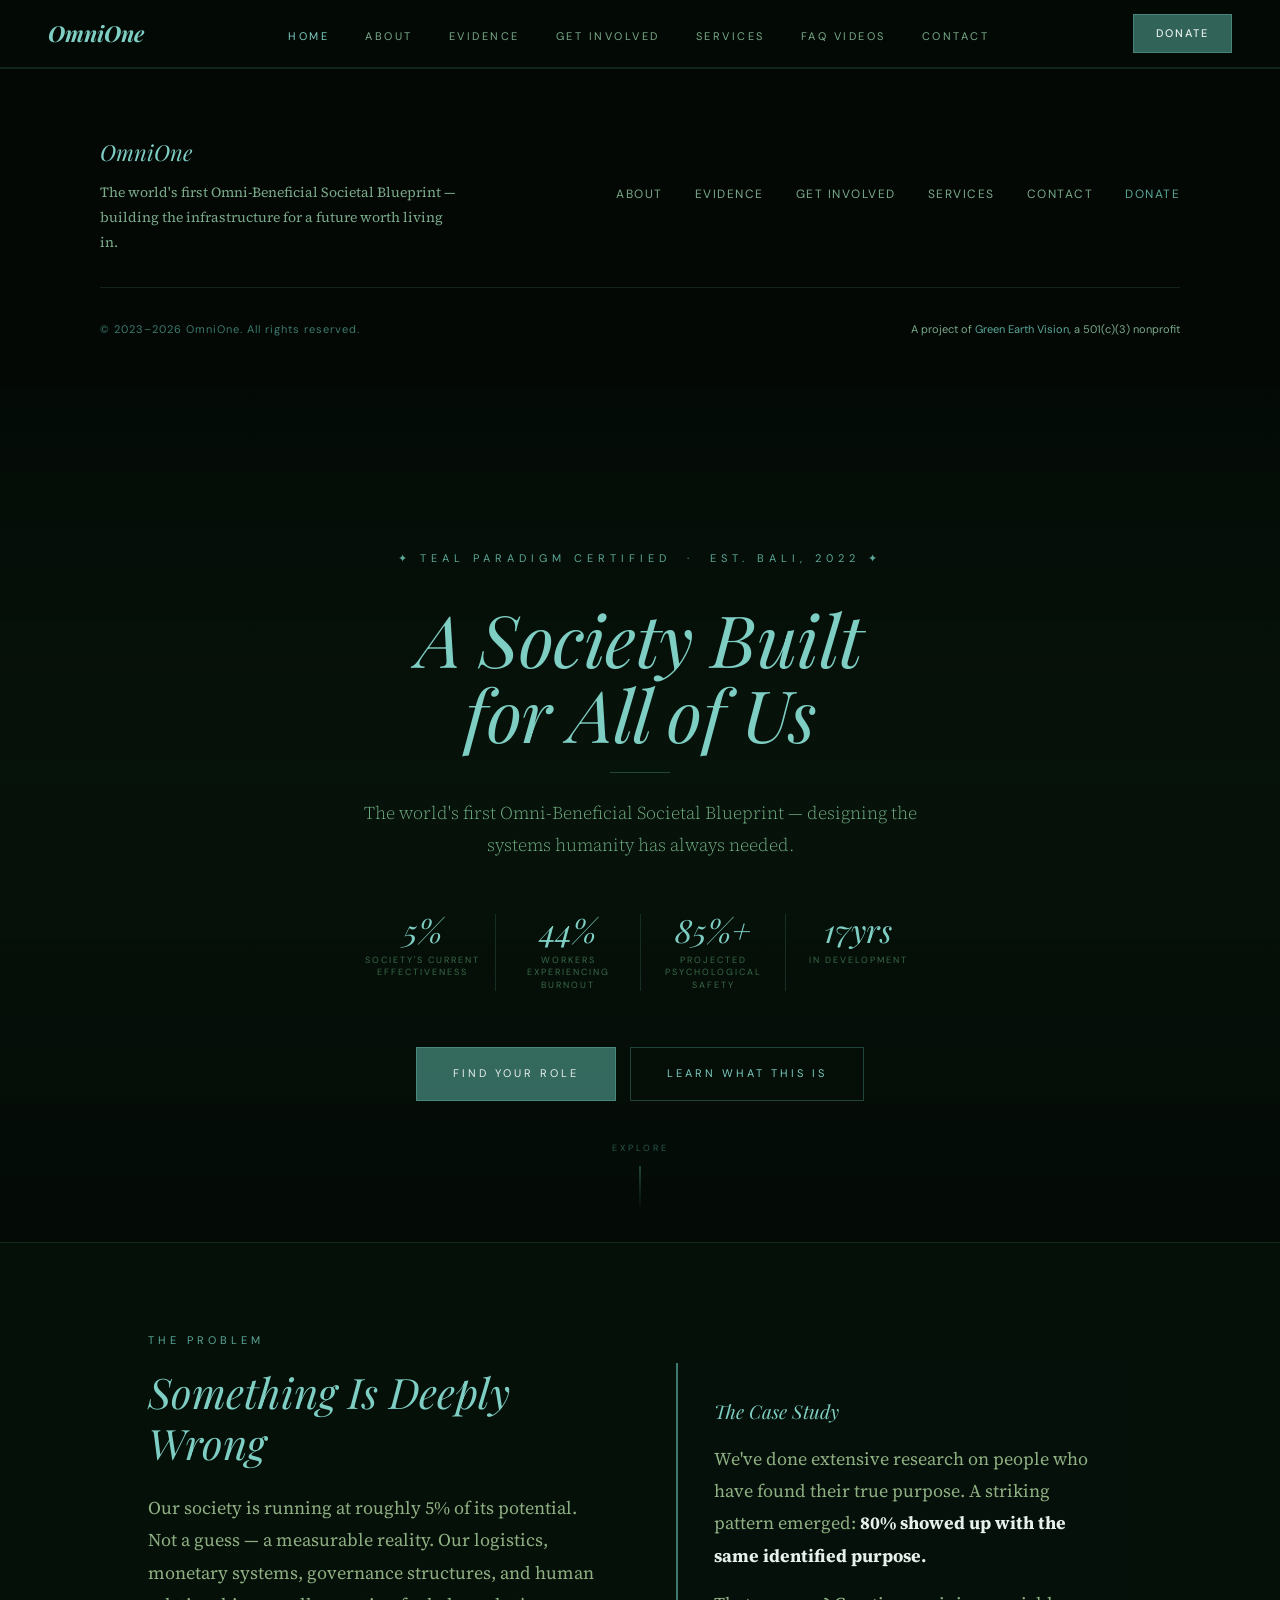
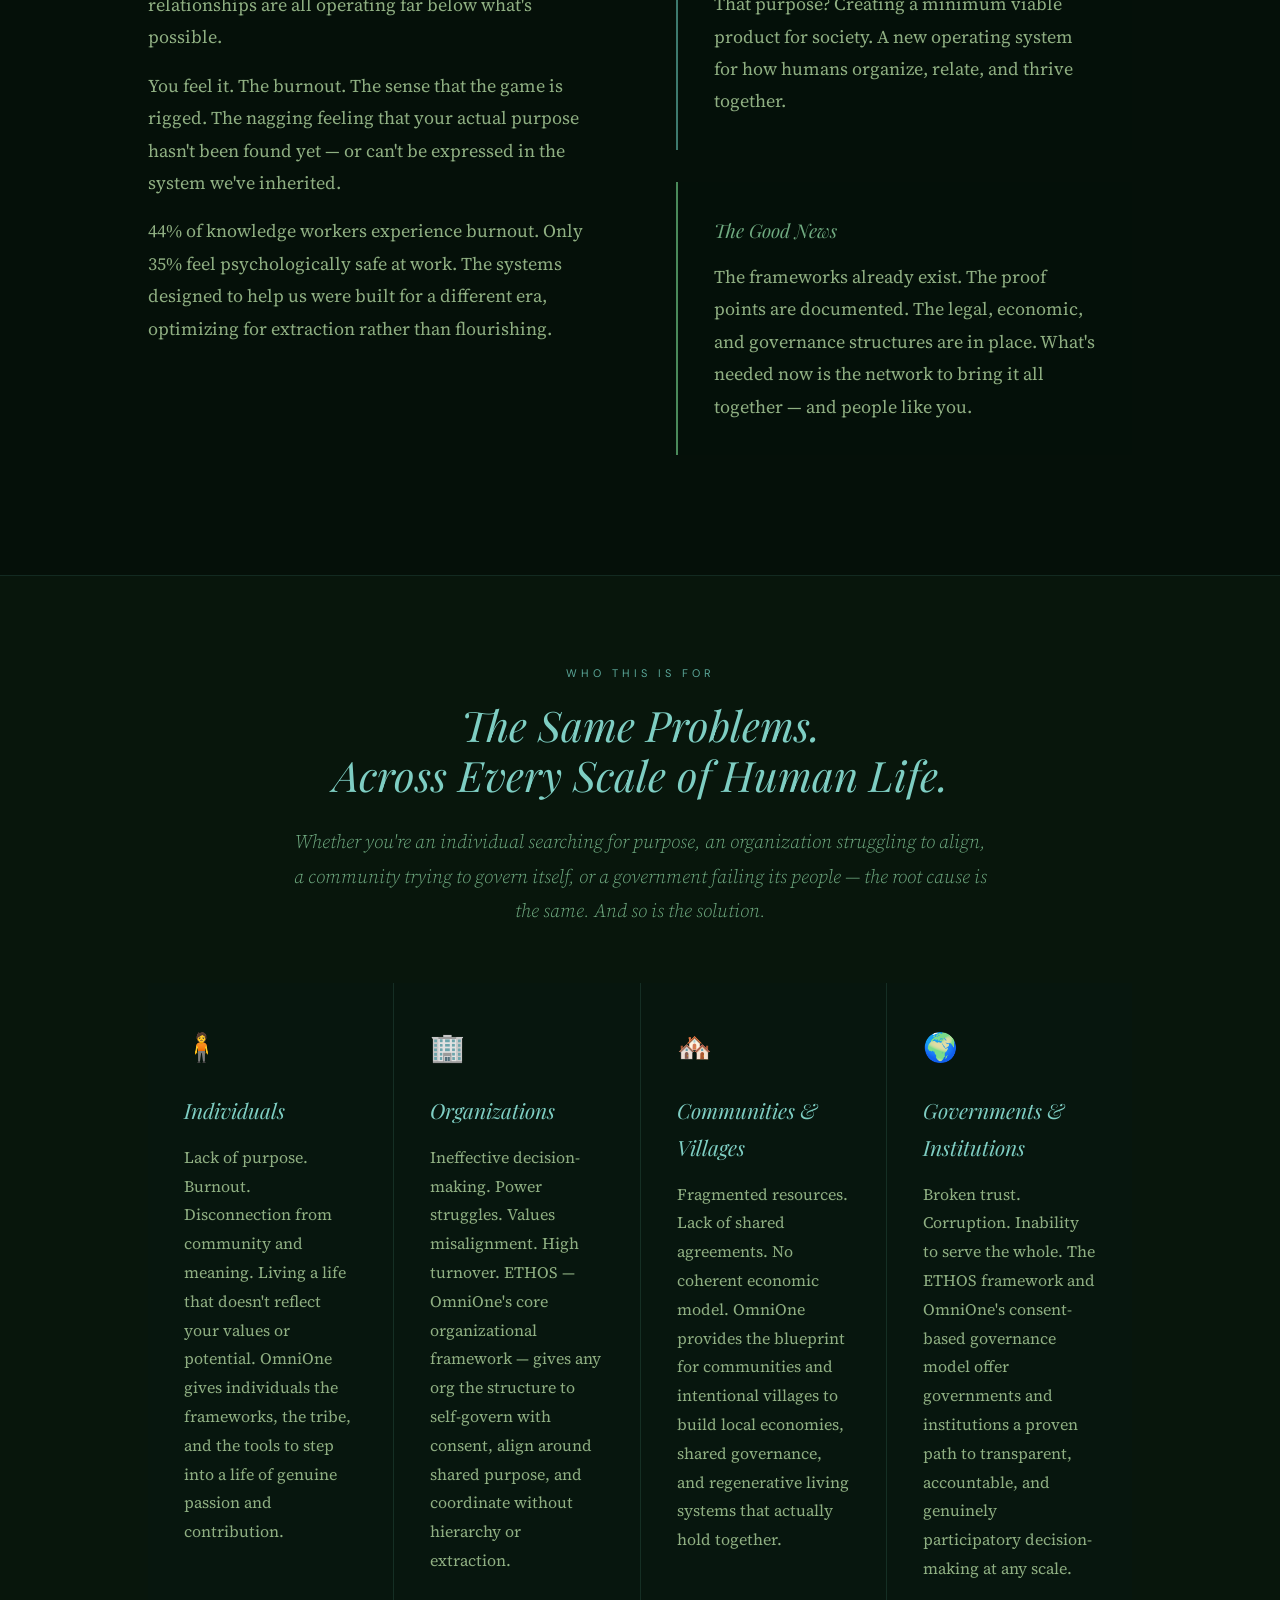
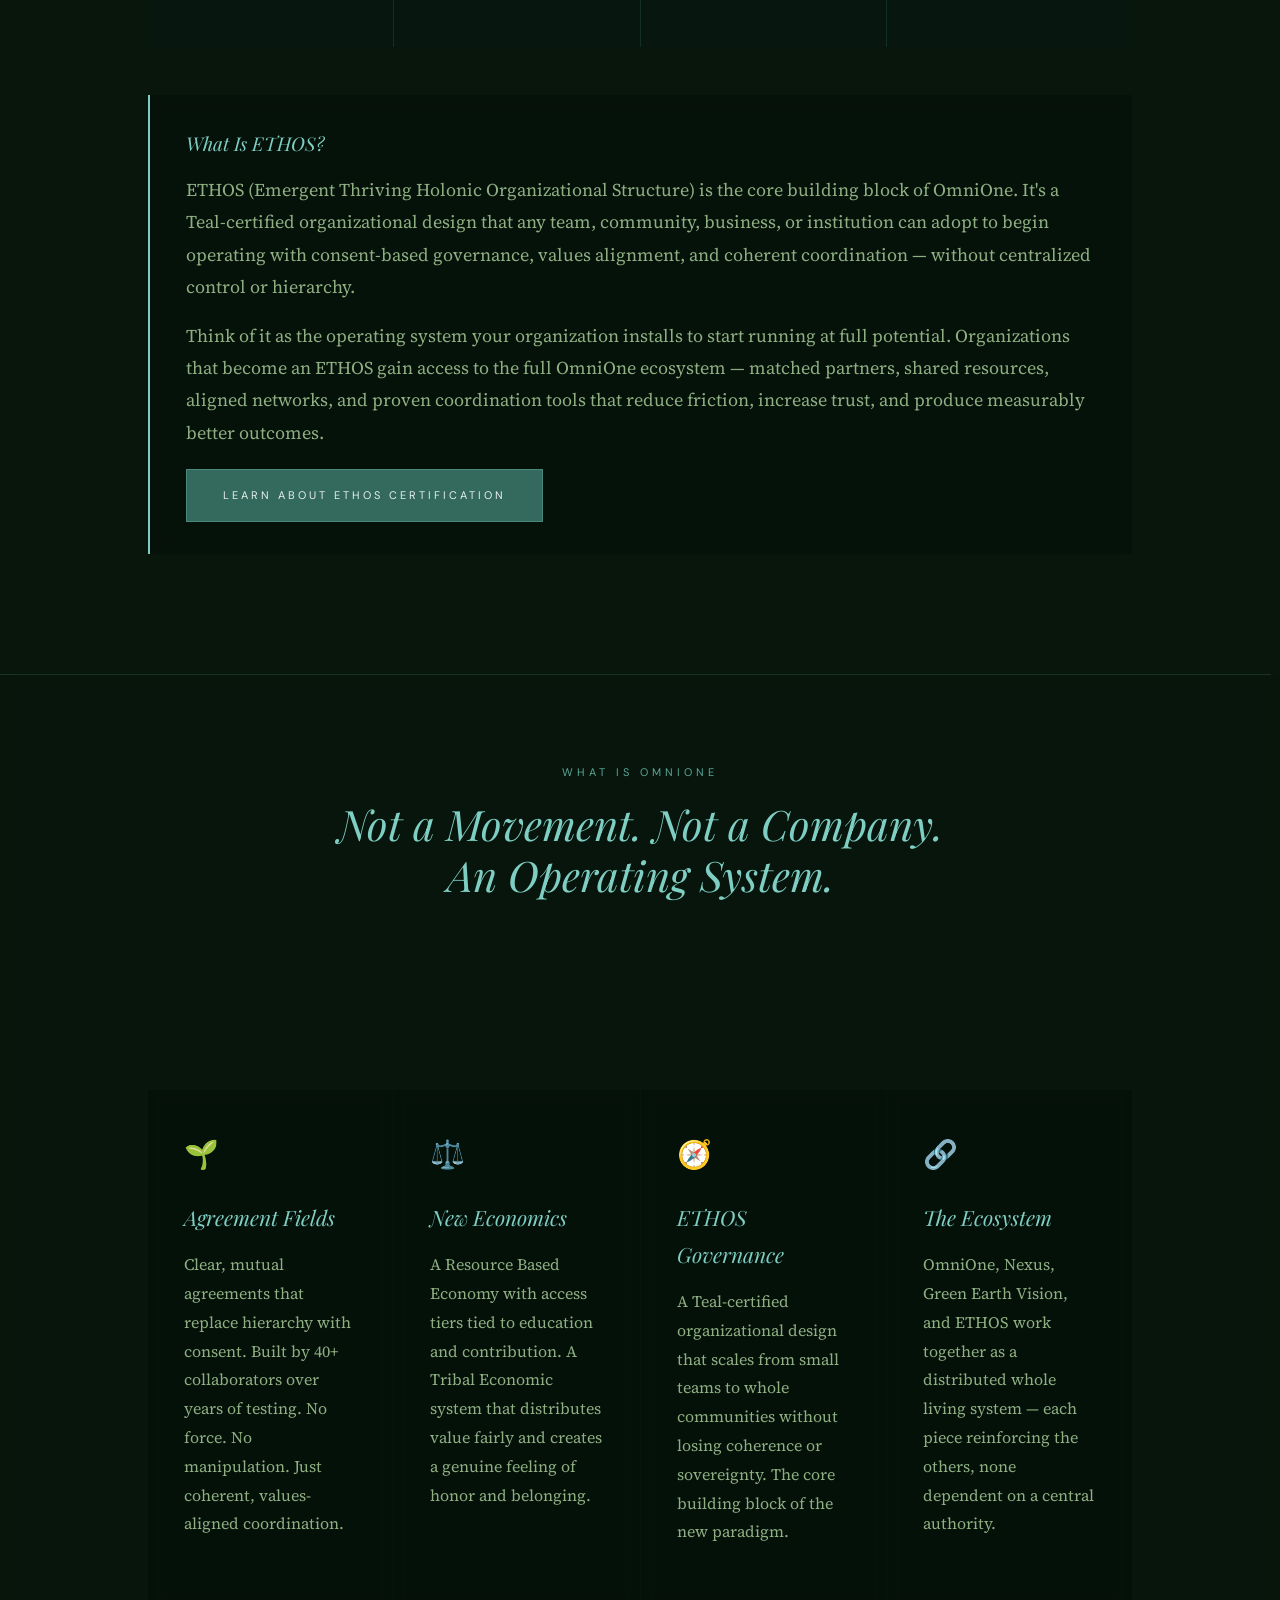
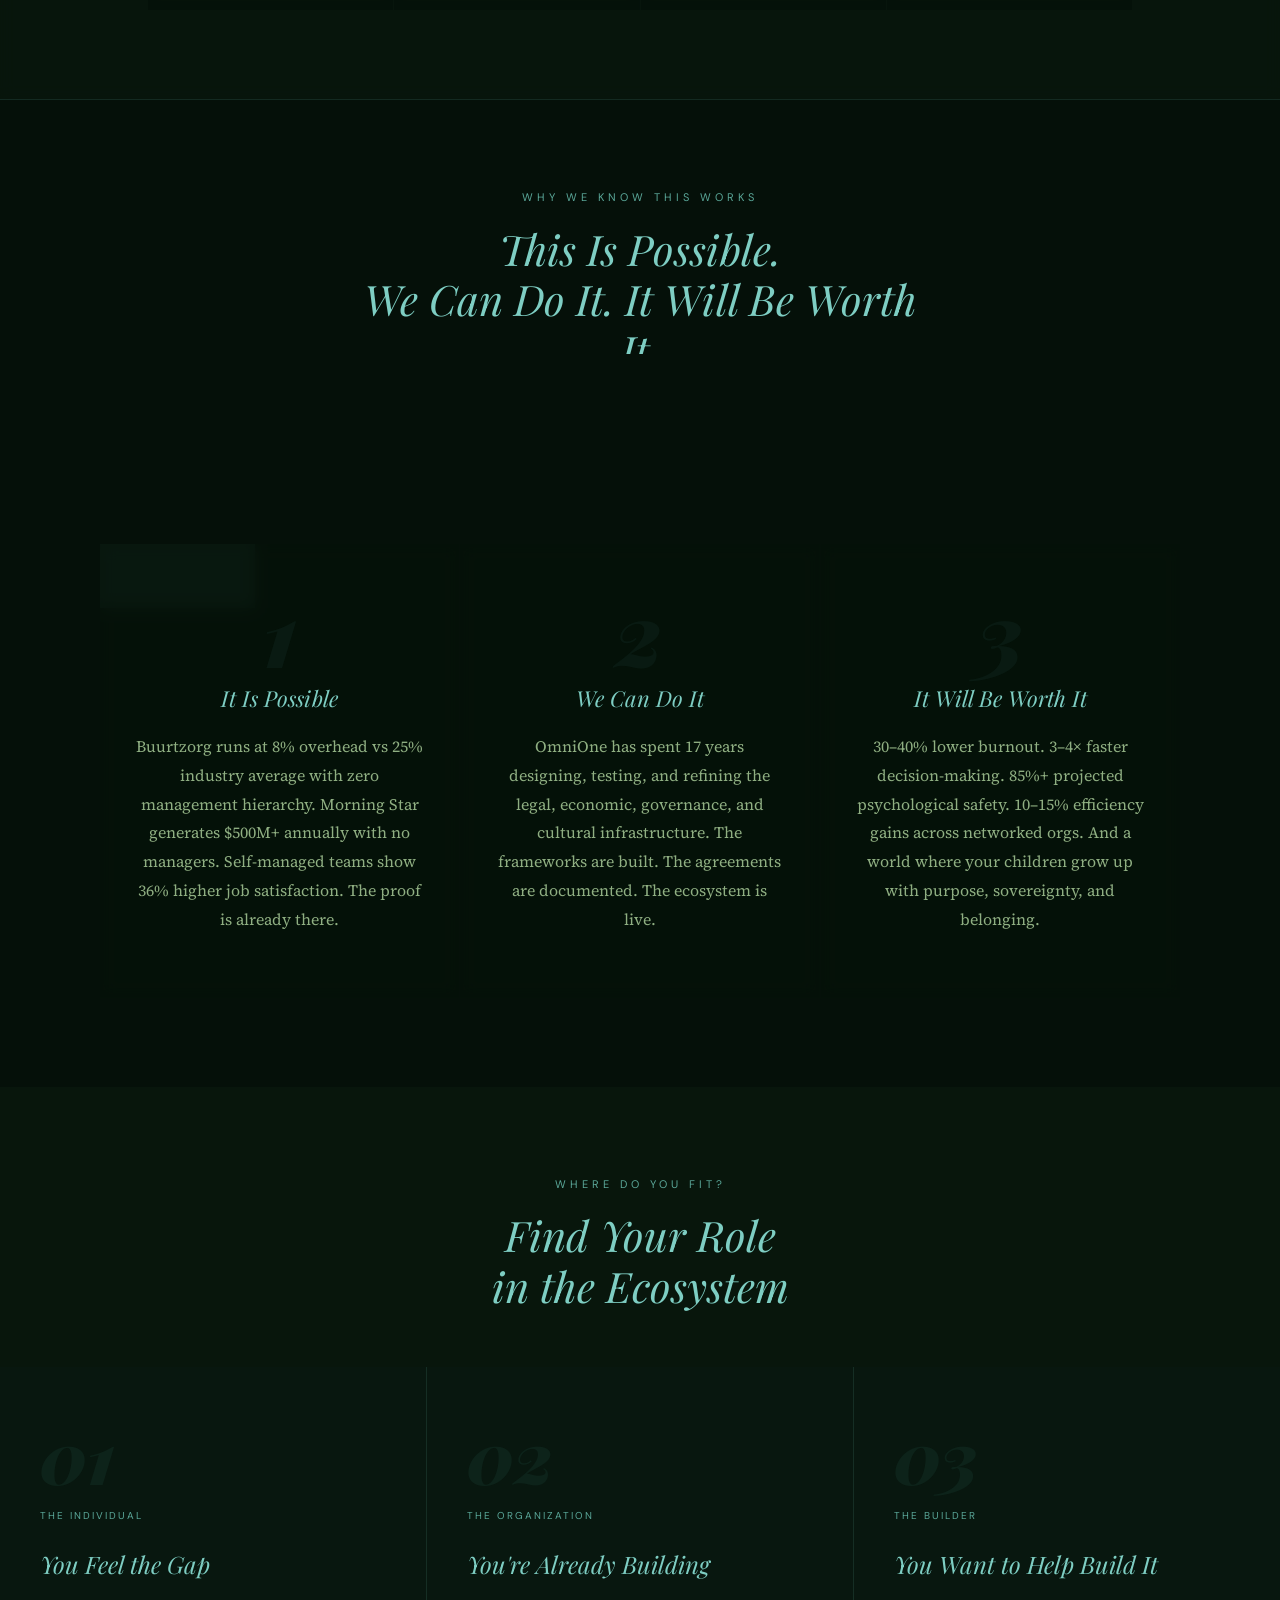
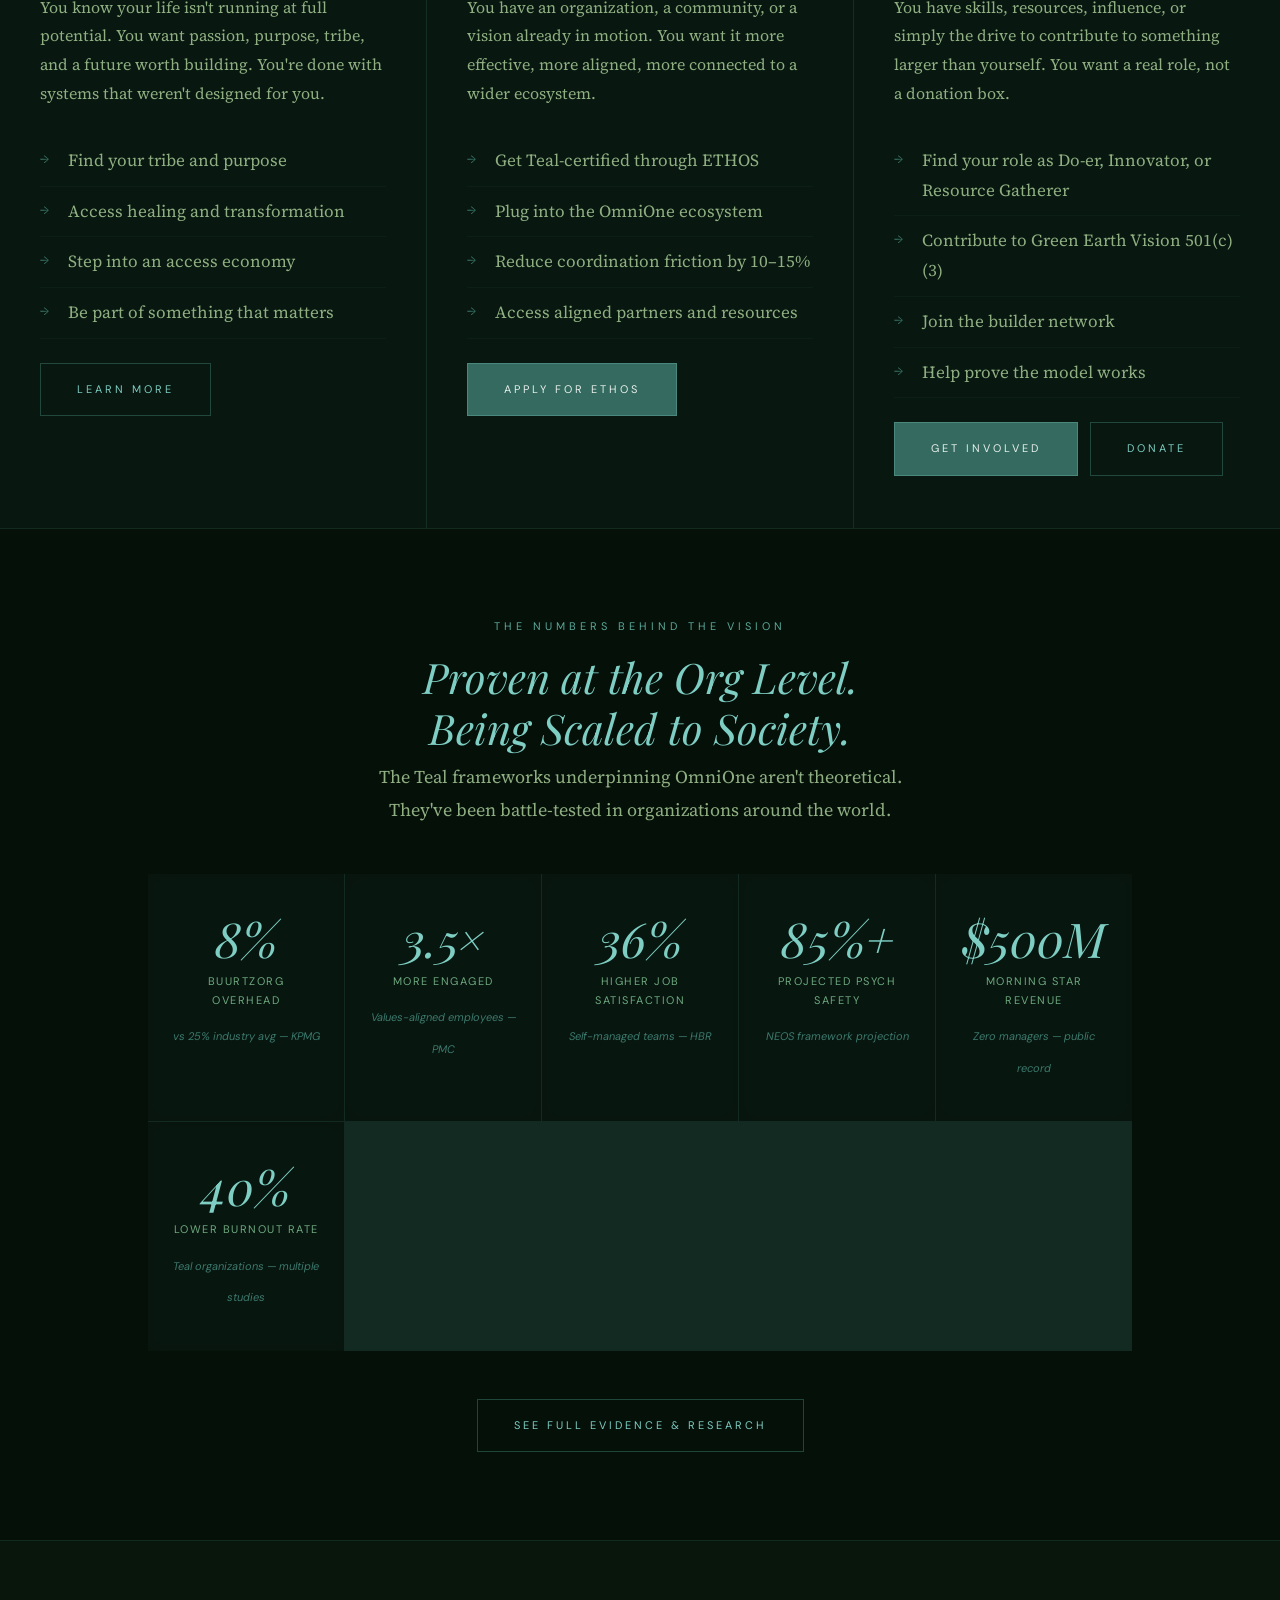
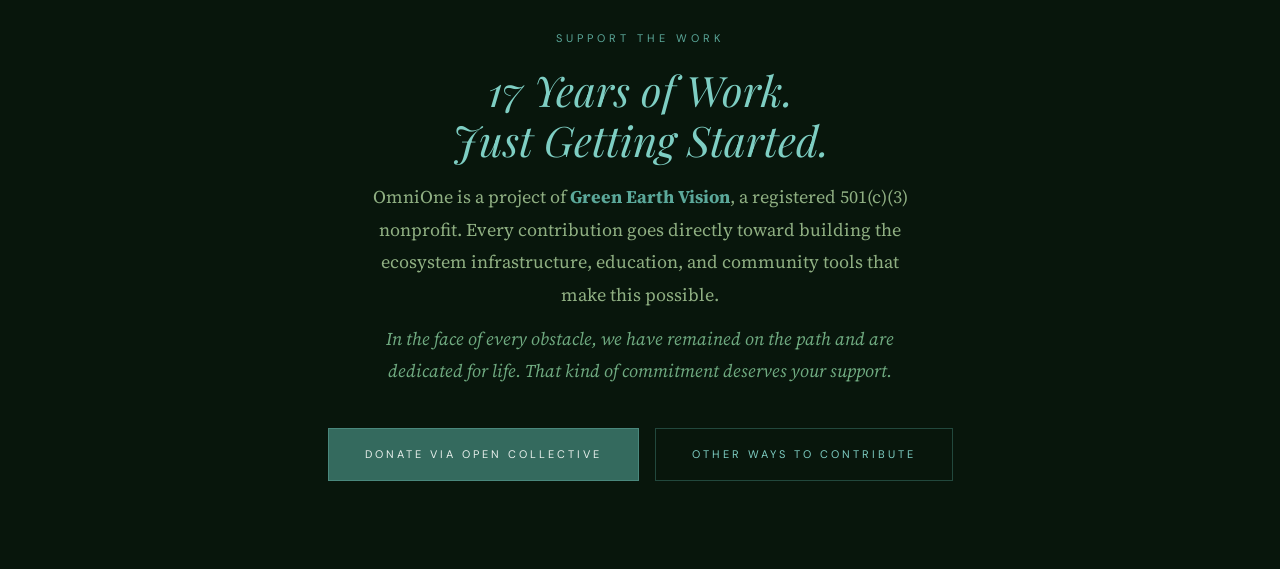
==== commit c11ba756: "nav fix, who is this for section, get involved updates, contact cleanup" ====
--- a/index.html
+++ b/index.html
@@ -75,8 +75,47 @@
   </div>
 </div>
 
-<!-- WHAT IS OMNIONE — open/transparent -->
+<!-- WHO IS THIS FOR — open/transparent -->
 <div class="open-section">
+  <div class="section">
+    <div style="text-align:center;max-width:700px;margin:0 auto 56px;">
+      <p class="eyebrow">Who This Is For</p>
+      <h2 class="section-title">The Same Problems.<br>Across Every Scale of Human Life.</h2>
+      <p class="lead">Whether you're an individual searching for purpose, an organization struggling to align, a community trying to govern itself, or a government failing its people — the root cause is the same. And so is the solution.</p>
+    </div>
+    <div class="card-grid" style="grid-template-columns:repeat(auto-fit,minmax(240px,1fr));">
+      <div class="card">
+        <span class="card-icon">🧍</span>
+        <h3>Individuals</h3>
+        <p>Lack of purpose. Burnout. Disconnection from community and meaning. Living a life that doesn't reflect your values or potential. OmniOne gives individuals the frameworks, the tribe, and the tools to step into a life of genuine passion and contribution.</p>
+      </div>
+      <div class="card">
+        <span class="card-icon">🏢</span>
+        <h3>Organizations</h3>
+        <p>Ineffective decision-making. Power struggles. Values misalignment. High turnover. ETHOS — OmniOne's core organizational framework — gives any org the structure to self-govern with consent, align around shared purpose, and coordinate without hierarchy or extraction.</p>
+      </div>
+      <div class="card">
+        <span class="card-icon">🏘️</span>
+        <h3>Communities & Villages</h3>
+        <p>Fragmented resources. Lack of shared agreements. No coherent economic model. OmniOne provides the blueprint for communities and intentional villages to build local economies, shared governance, and regenerative living systems that actually hold together.</p>
+      </div>
+      <div class="card">
+        <span class="card-icon">🌍</span>
+        <h3>Governments & Institutions</h3>
+        <p>Broken trust. Corruption. Inability to serve the whole. The ETHOS framework and OmniOne's consent-based governance model offer governments and institutions a proven path to transparent, accountable, and genuinely participatory decision-making at any scale.</p>
+      </div>
+    </div>
+    <div class="highlight" style="margin-top:48px;border-left-color:var(--teal-bright);">
+      <h3>What Is ETHOS?</h3>
+      <p>ETHOS (Emergent Thriving Holonic Organizational Structure) is the core building block of OmniOne. It's a Teal-certified organizational design that any team, community, business, or institution can adopt to begin operating with consent-based governance, values alignment, and coherent coordination — without centralized control or hierarchy.</p>
+      <p style="margin-bottom:20px;">Think of it as the operating system your organization installs to start running at full potential. Organizations that become an ETHOS gain access to the full OmniOne ecosystem — matched partners, shared resources, aligned networks, and proven coordination tools that reduce friction, increase trust, and produce measurably better outcomes.</p>
+      <a href="services.html" class="btn btn-primary">Learn About ETHOS Certification</a>
+    </div>
+  </div>
+</div>
+
+<!-- WHAT IS OMNIONE — glass light -->
+<div class="glass-light-section">
   <div class="section">
     <div style="text-align:center;max-width:700px;margin:0 auto 64px;">
       <p class="eyebrow">What Is OmniOne</p>
@@ -97,7 +136,7 @@
       <div class="card">
         <span class="card-icon">🧭</span>
         <h3>ETHOS Governance</h3>
-        <p>Emergent Thriving Holonic Organizational Structure — a Teal-certified design that scales from small teams to whole communities without losing coherence or sovereignty.</p>
+        <p>A Teal-certified organizational design that scales from small teams to whole communities without losing coherence or sovereignty. The core building block of the new paradigm.</p>
       </div>
       <div class="card">
         <span class="card-icon">🔗</span>
@@ -108,13 +147,13 @@
   </div>
 </div>
 
-<!-- THIS IS POSSIBLE — glass light -->
-<div class="glass-light-section">
+<!-- THIS IS POSSIBLE — glass dark -->
+<div class="glass-section">
   <div class="section-full">
     <div class="section-inner">
       <p class="eyebrow" style="text-align:center;">Why We Know This Works</p>
       <h2 class="section-title" style="text-align:center;max-width:600px;margin:0 auto 16px;">This Is Possible.<br>We Can Do It. It Will Be Worth It.</h2>
-      <p style="text-align:center;max-width:580px;margin:0 auto 56px;font-style:italic;color:var(--green-light);">17 years of development. Blood, sweat, and tears. Legal structures in place. Teal-certified frameworks road-tested in the real world. This isn't a dream — it's a blueprint that's ready to scale.</p>
+      <p style="text-align:center;max-width:580px;margin:0 auto 56px;font-style:italic;color:var(--green-light);">17 years of development. Legal structures in place. Teal-certified frameworks road-tested in the real world. This isn't a dream — it's a blueprint that's ready to scale.</p>
       <div class="conviction-grid">
         <div class="conviction-item">
           <span class="c-num">1</span>
@@ -136,12 +175,12 @@
   </div>
 </div>
 
-<!-- WHO IS THIS FOR — open/transparent -->
+<!-- WHO IS THIS FOR PATHWAYS — open -->
 <div class="open-section">
   <div style="padding:88px 0 0;">
     <div style="padding:0 48px;max-width:1080px;margin:0 auto 56px;">
       <p class="eyebrow" style="text-align:center;">Where Do You Fit?</p>
-      <h2 class="section-title" style="text-align:center;max-width:580px;margin:0 auto;">This Is For You —<br>If You're Ready</h2>
+      <h2 class="section-title" style="text-align:center;max-width:580px;margin:0 auto;">Find Your Role<br>in the Ecosystem</h2>
     </div>
     <div class="pathway-grid">
       <div class="pathway">
@@ -195,7 +234,7 @@
   <div class="section">
     <p class="eyebrow" style="text-align:center;">The Numbers Behind the Vision</p>
     <h2 class="section-title" style="text-align:center;max-width:560px;margin:0 auto 8px;">Proven at the Org Level.<br>Being Scaled to Society.</h2>
-    <p style="text-align:center;max-width:560px;margin:0 auto 0;">The Teal frameworks underpinning OmniOne aren't theoretical. They've been battle-tested in organizations around the world.</p>
+    <p style="text-align:center;max-width:560px;margin:0 auto;">The Teal frameworks underpinning OmniOne aren't theoretical. They've been battle-tested in organizations around the world.</p>
     <div class="stat-grid">
       <div class="stat-item">
         <span class="stat-num">8%</span>
@@ -234,13 +273,13 @@
   </div>
 </div>
 
-<!-- DONATE — open/transparent -->
+<!-- DONATE — open -->
 <div class="open-section">
   <div class="section" style="text-align:center;">
     <p class="eyebrow">Support the Work</p>
     <h2 class="section-title" style="max-width:560px;margin:0 auto 16px;">17 Years of Work.<br>Just Getting Started.</h2>
     <p style="max-width:560px;margin:0 auto 12px;">OmniOne is a project of <strong style="color:var(--teal-light);">Green Earth Vision</strong>, a registered 501(c)(3) nonprofit. Every contribution goes directly toward building the ecosystem infrastructure, education, and community tools that make this possible.</p>
-    <p style="max-width:560px;margin:0 auto 40px;font-style:italic;color:var(--green-light);">This work has survived laws and regulations designed to impede it. In the face of everything, we have remained on the path and are dedicated for life. That kind of commitment deserves your support.</p>
+    <p style="max-width:560px;margin:0 auto 40px;font-style:italic;color:var(--green-light);">In the face of every obstacle, we have remained on the path and are dedicated for life. That kind of commitment deserves your support.</p>
     <div style="display:flex;gap:16px;justify-content:center;flex-wrap:wrap;">
       <a href="https://opencollective.com/omnione" class="btn btn-primary" target="_blank" rel="noopener">Donate via Open Collective</a>
       <a href="get-involved.html" class="btn btn-outline">Other Ways to Contribute</a>
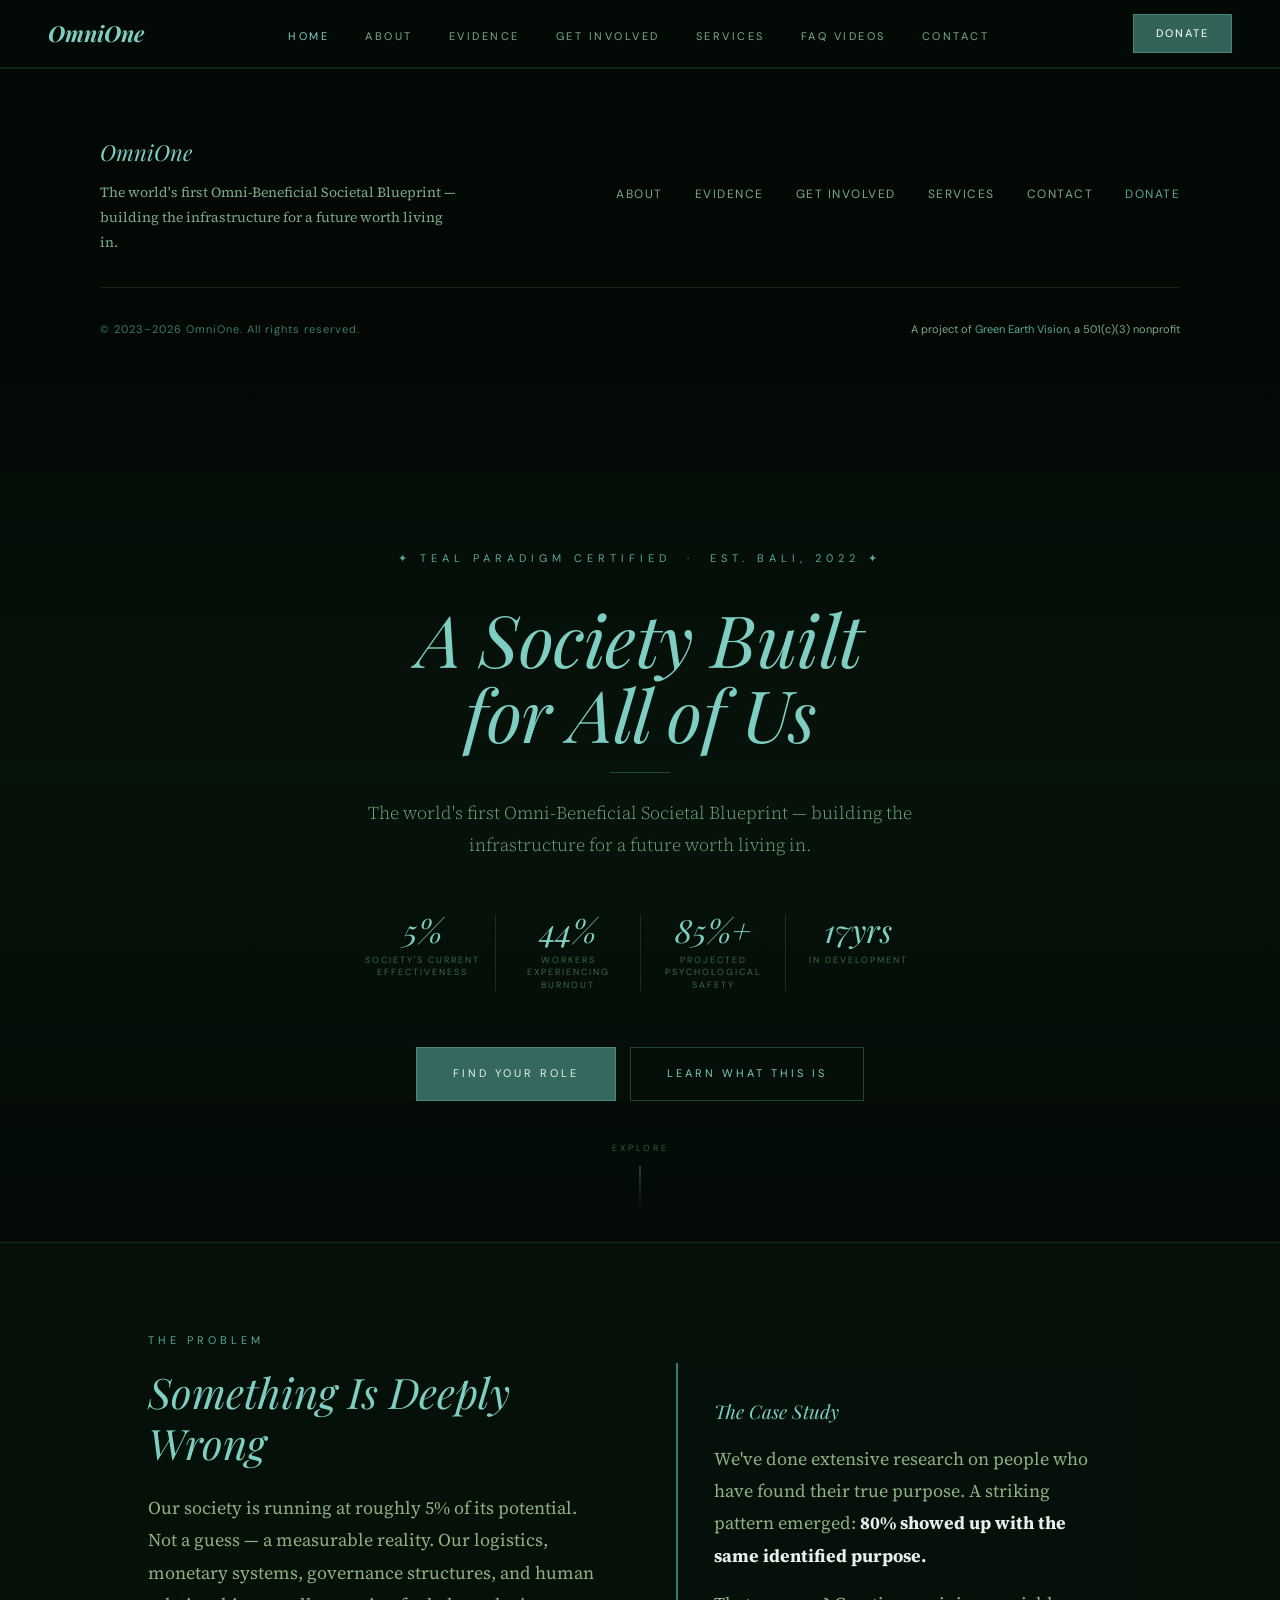
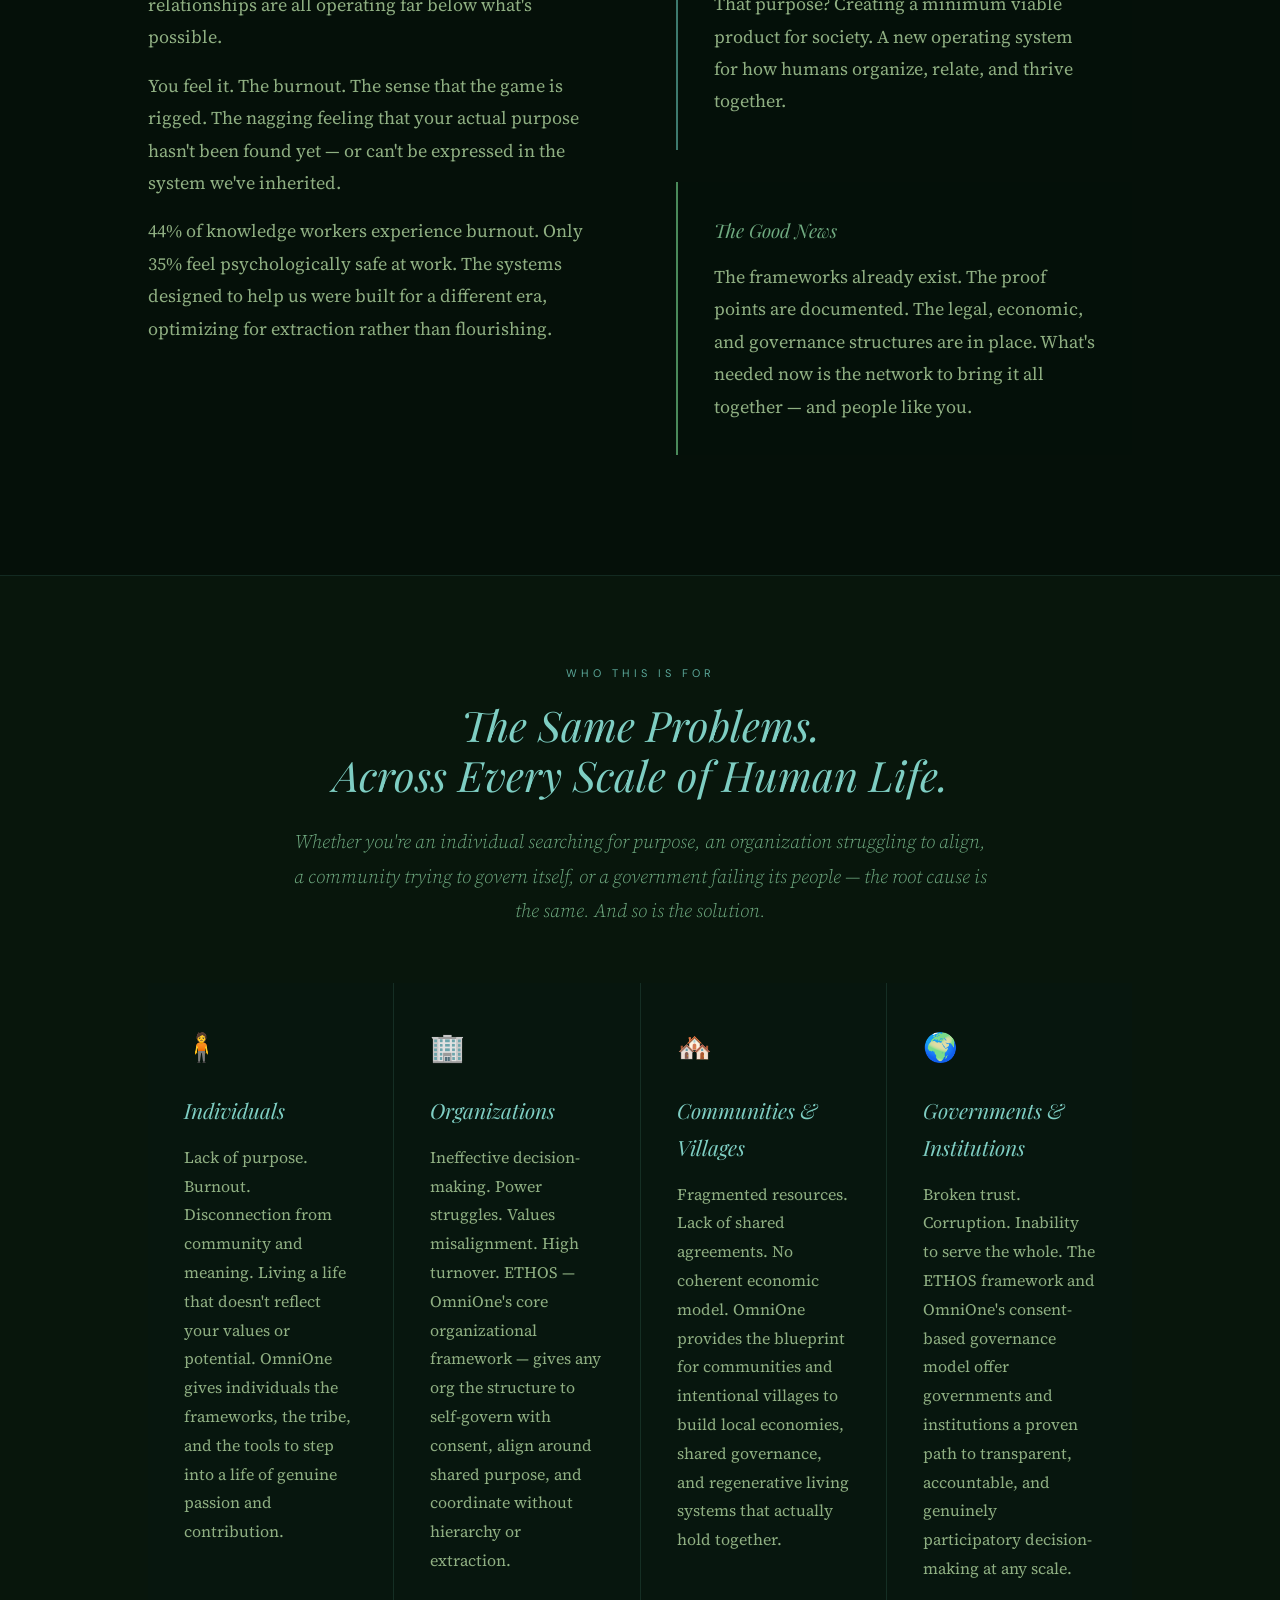
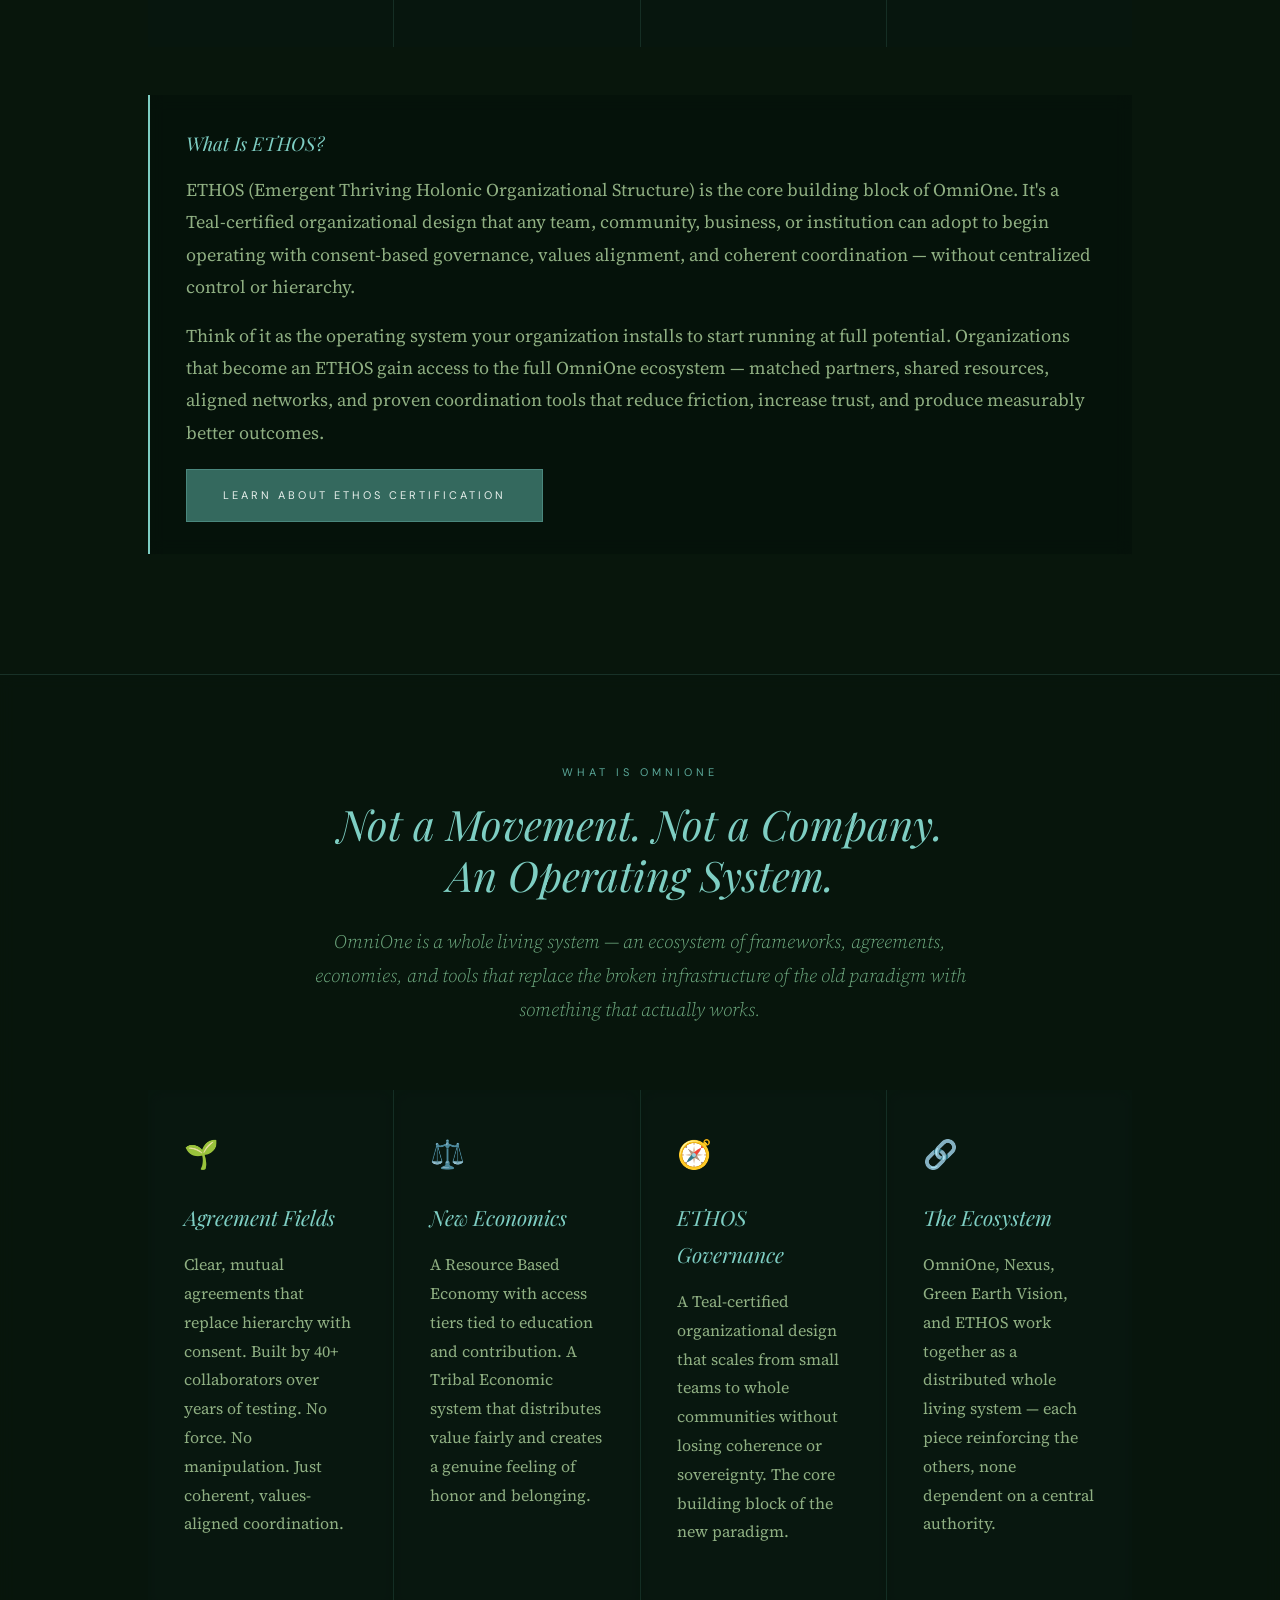
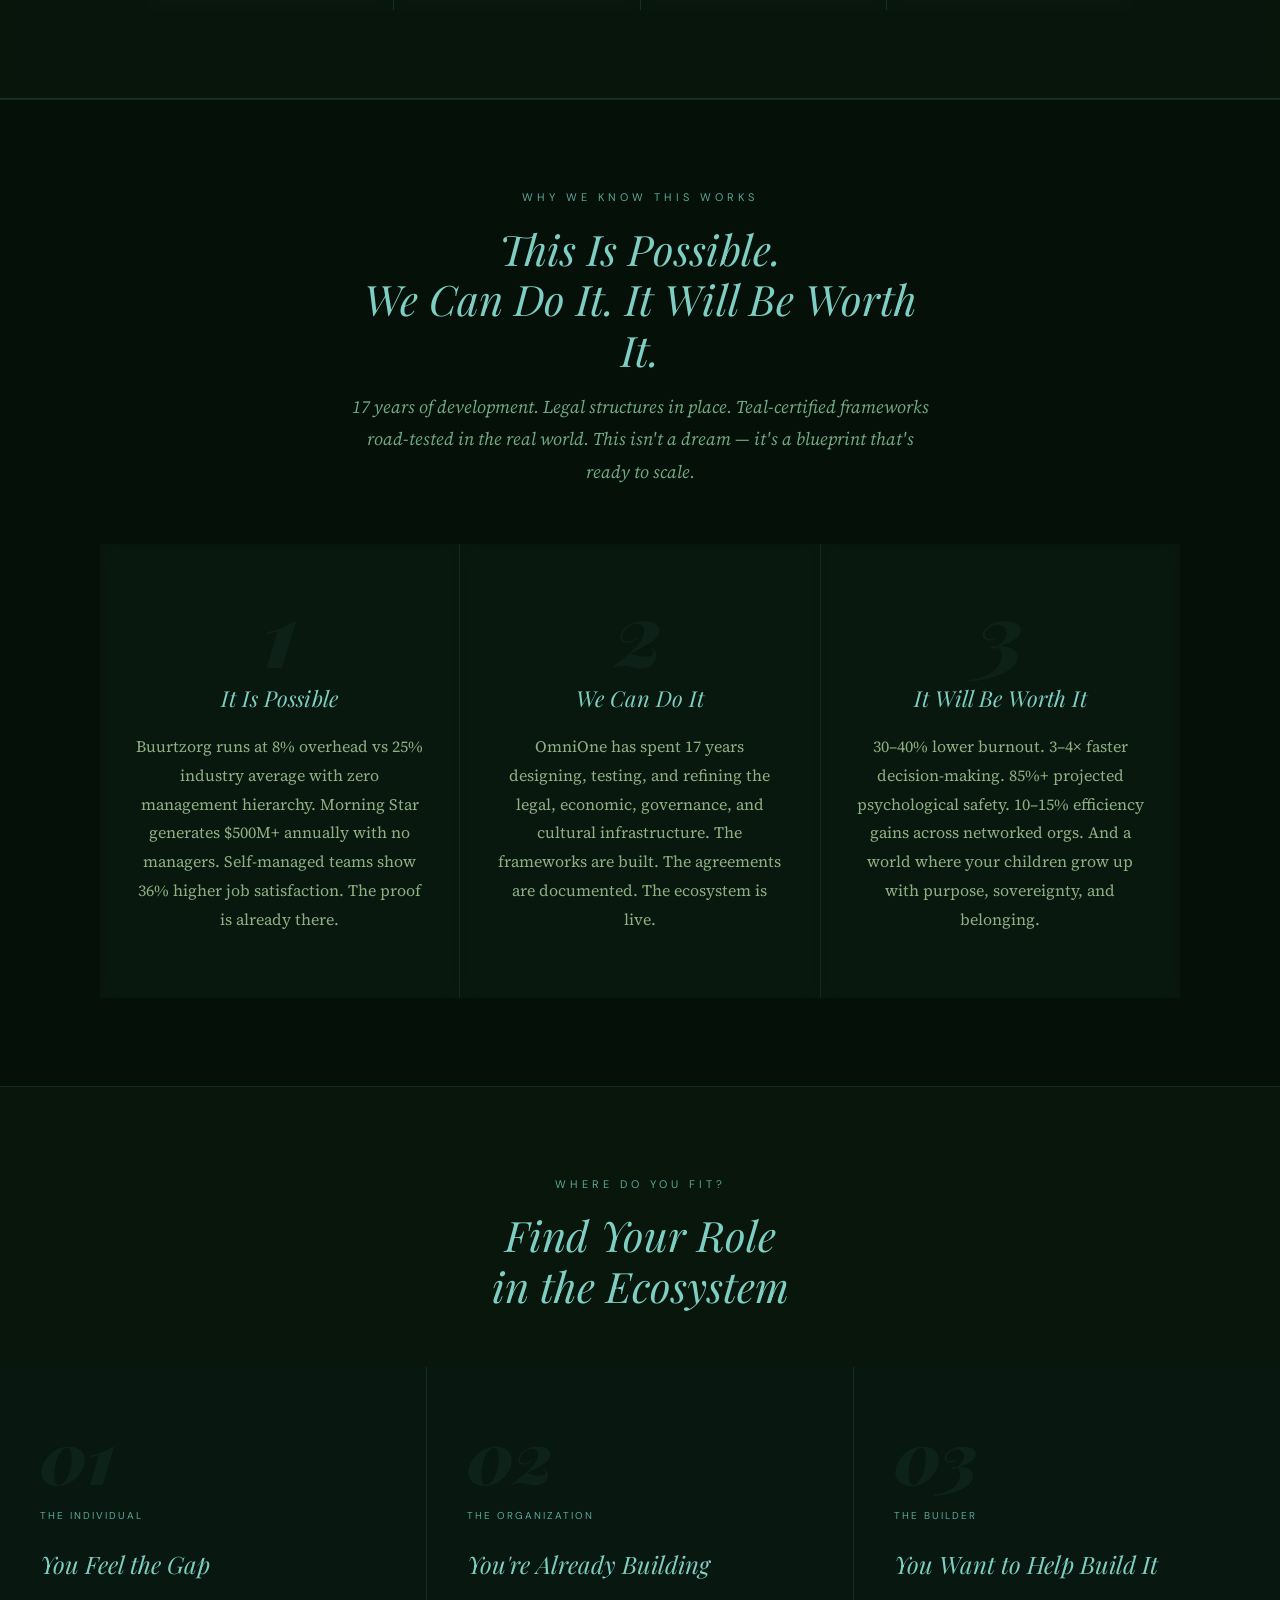
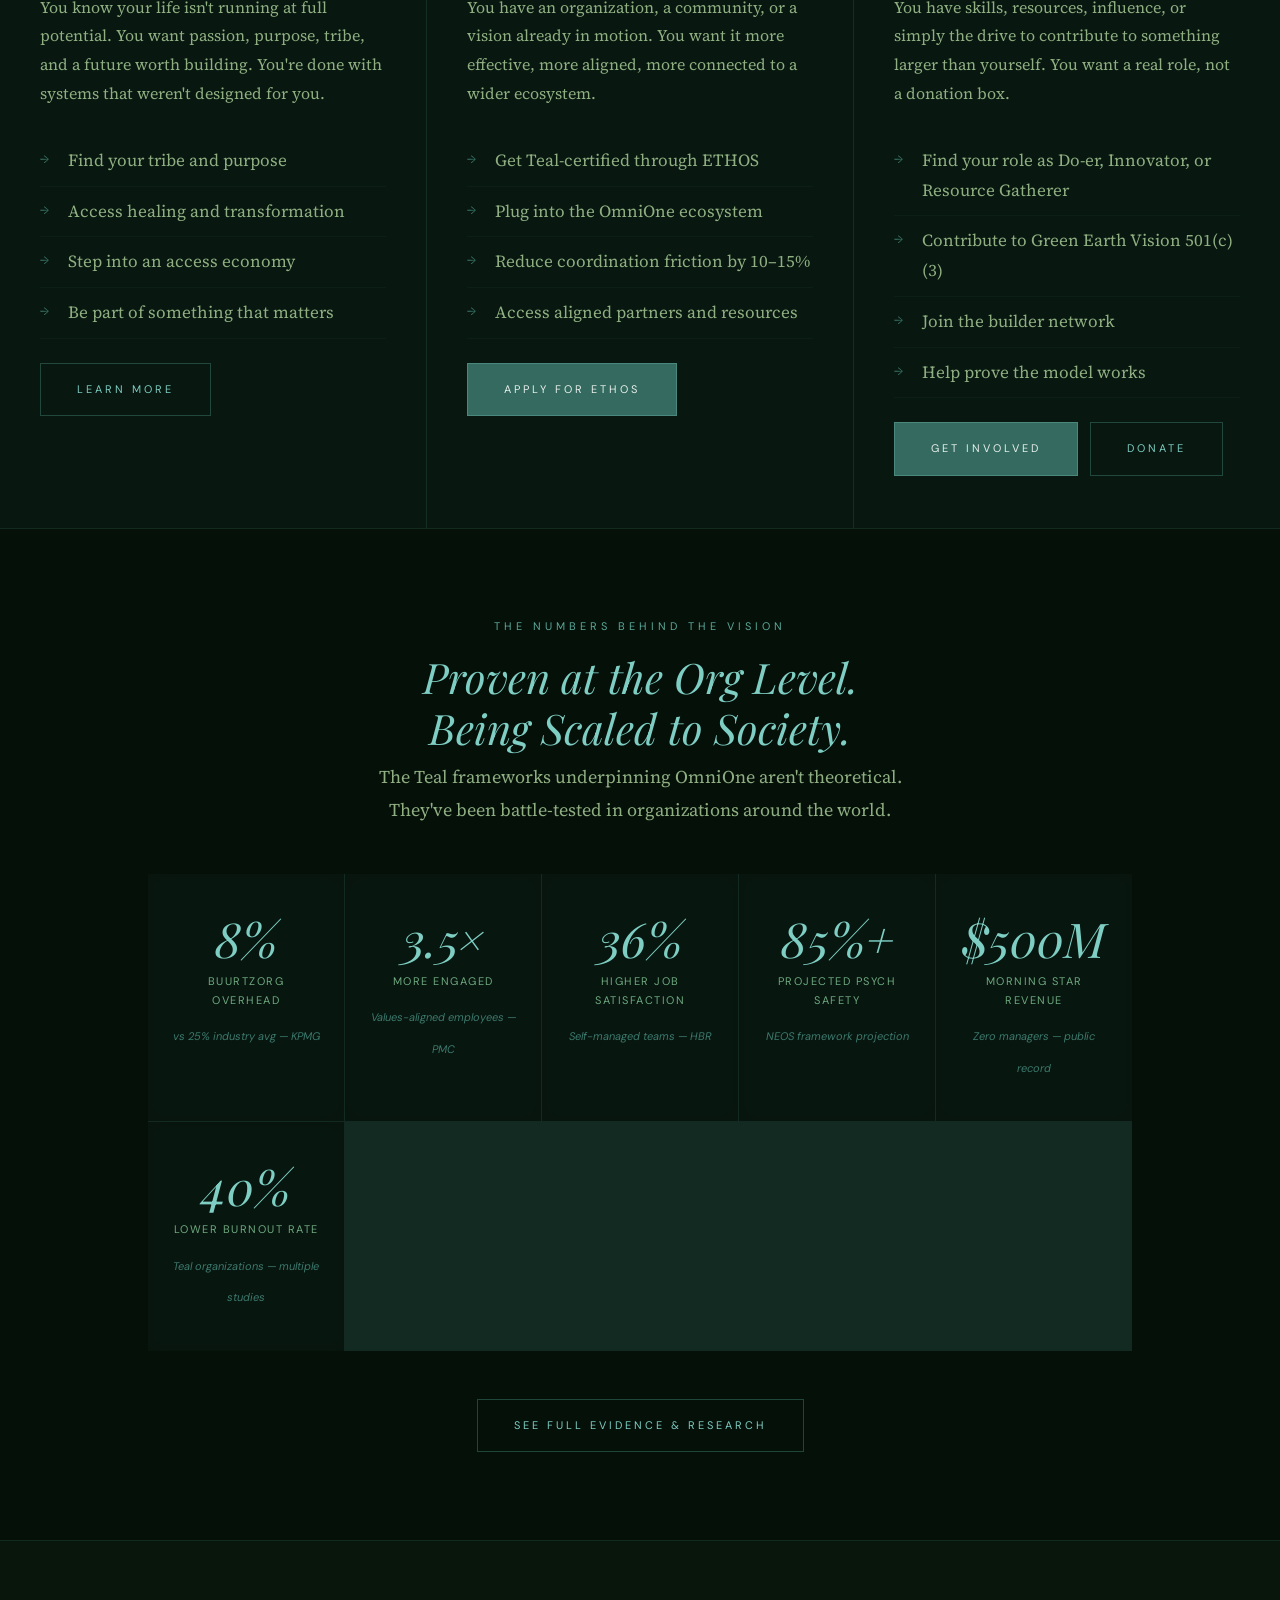
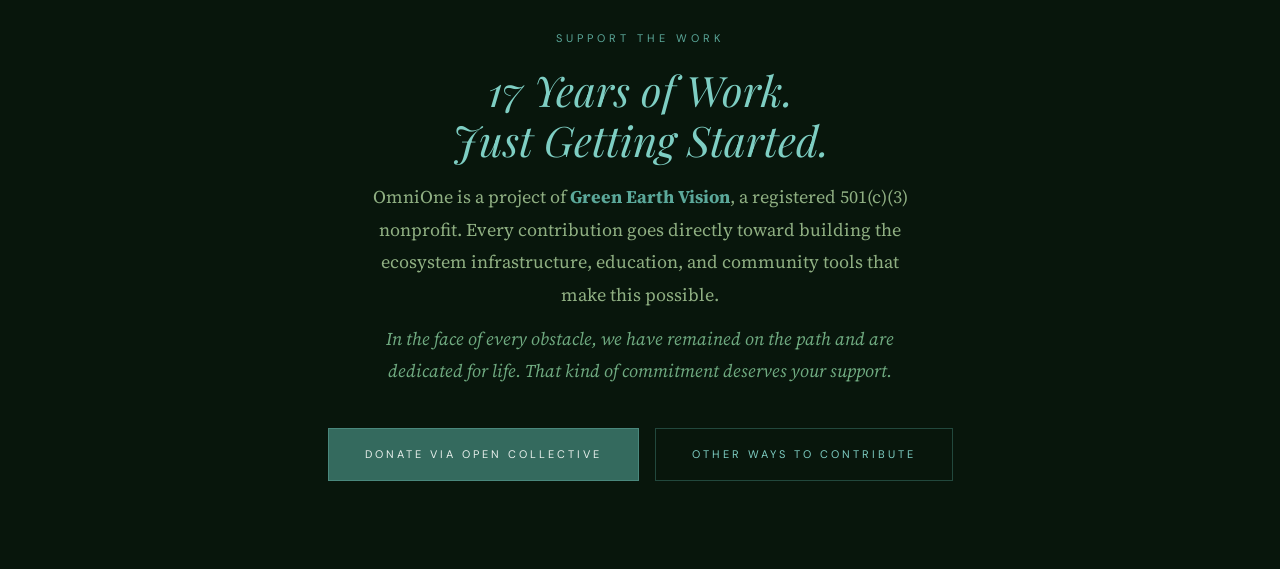
==== commit 37de0c20: "Add videos, HubSpot form, fix layout, remove identity widget" ====
--- a/index.html
+++ b/index.html
@@ -6,7 +6,6 @@
   <title>OmniOne — The World's First Omni-Beneficial Societal Blueprint</title>
   <meta name="description" content="OmniOne is building the infrastructure for a society where the health and thriving of all life is prioritized. Teal-certified. Proven frameworks. Real results.">
   <link rel="stylesheet" href="style.css">
-  <script src="https://identity.netlify.com/v1/netlify-identity-widget.js"></script>
 </head>
 <body class="page">
 <script src="nav.js"></script>
@@ -19,7 +18,7 @@
     <p class="hero-eyebrow">✦ Teal Paradigm Certified &nbsp;·&nbsp; Est. Bali, 2022 ✦</p>
     <h1>A Society Built<br>for All of Us</h1>
     <div class="hero-line"></div>
-    <p class="hero-tagline">The world's first Omni-Beneficial Societal Blueprint — designing the systems humanity has always needed.</p>
+    <p class="hero-tagline">The world's first Omni-Beneficial Societal Blueprint — building the infrastructure for a future worth living in.</p>
     <div class="hero-stats">
       <div class="hero-stat">
         <span class="hero-stat-num">5%</span>
@@ -83,7 +82,7 @@
       <h2 class="section-title">The Same Problems.<br>Across Every Scale of Human Life.</h2>
       <p class="lead">Whether you're an individual searching for purpose, an organization struggling to align, a community trying to govern itself, or a government failing its people — the root cause is the same. And so is the solution.</p>
     </div>
-    <div class="card-grid" style="grid-template-columns:repeat(auto-fit,minmax(240px,1fr));">
+    <div class="card-grid who-grid">
       <div class="card">
         <span class="card-icon">🧍</span>
         <h3>Individuals</h3>
--- a/style.css
+++ b/style.css
@@ -340,6 +340,19 @@
   background: var(--border);
 }
 
+/* 4-column fixed layout for "Who This Is For" section */
+.who-grid {
+  grid-template-columns: repeat(4, 1fr);
+}
+
+@media (max-width: 960px) {
+  .who-grid { grid-template-columns: repeat(2, 1fr); }
+}
+
+@media (max-width: 560px) {
+  .who-grid { grid-template-columns: 1fr; }
+}
+
 .card {
   background: rgba(6,18,10,0.82);
   backdrop-filter: blur(8px);
@@ -660,14 +673,22 @@
 .video-slot {
   background: rgba(6,18,10,0.85);
   border: 1px solid var(--border);
+  border-radius: 2px;
   aspect-ratio: 16/9;
   display: flex;
   align-items: center;
   justify-content: center;
   overflow: hidden;
-}
-
-.video-slot iframe { width:100%; height:100%; border:none; }
+  box-shadow: 0 4px 24px rgba(0,0,0,0.4);
+  transition: border-color 0.3s, box-shadow 0.3s;
+}
+
+.video-slot:hover {
+  border-color: var(--teal);
+  box-shadow: 0 6px 32px rgba(0,0,0,0.55);
+}
+
+.video-slot iframe { width:100%; height:100%; border:none; display:block; }
 
 .video-placeholder { text-align: center; padding: 40px; }
 
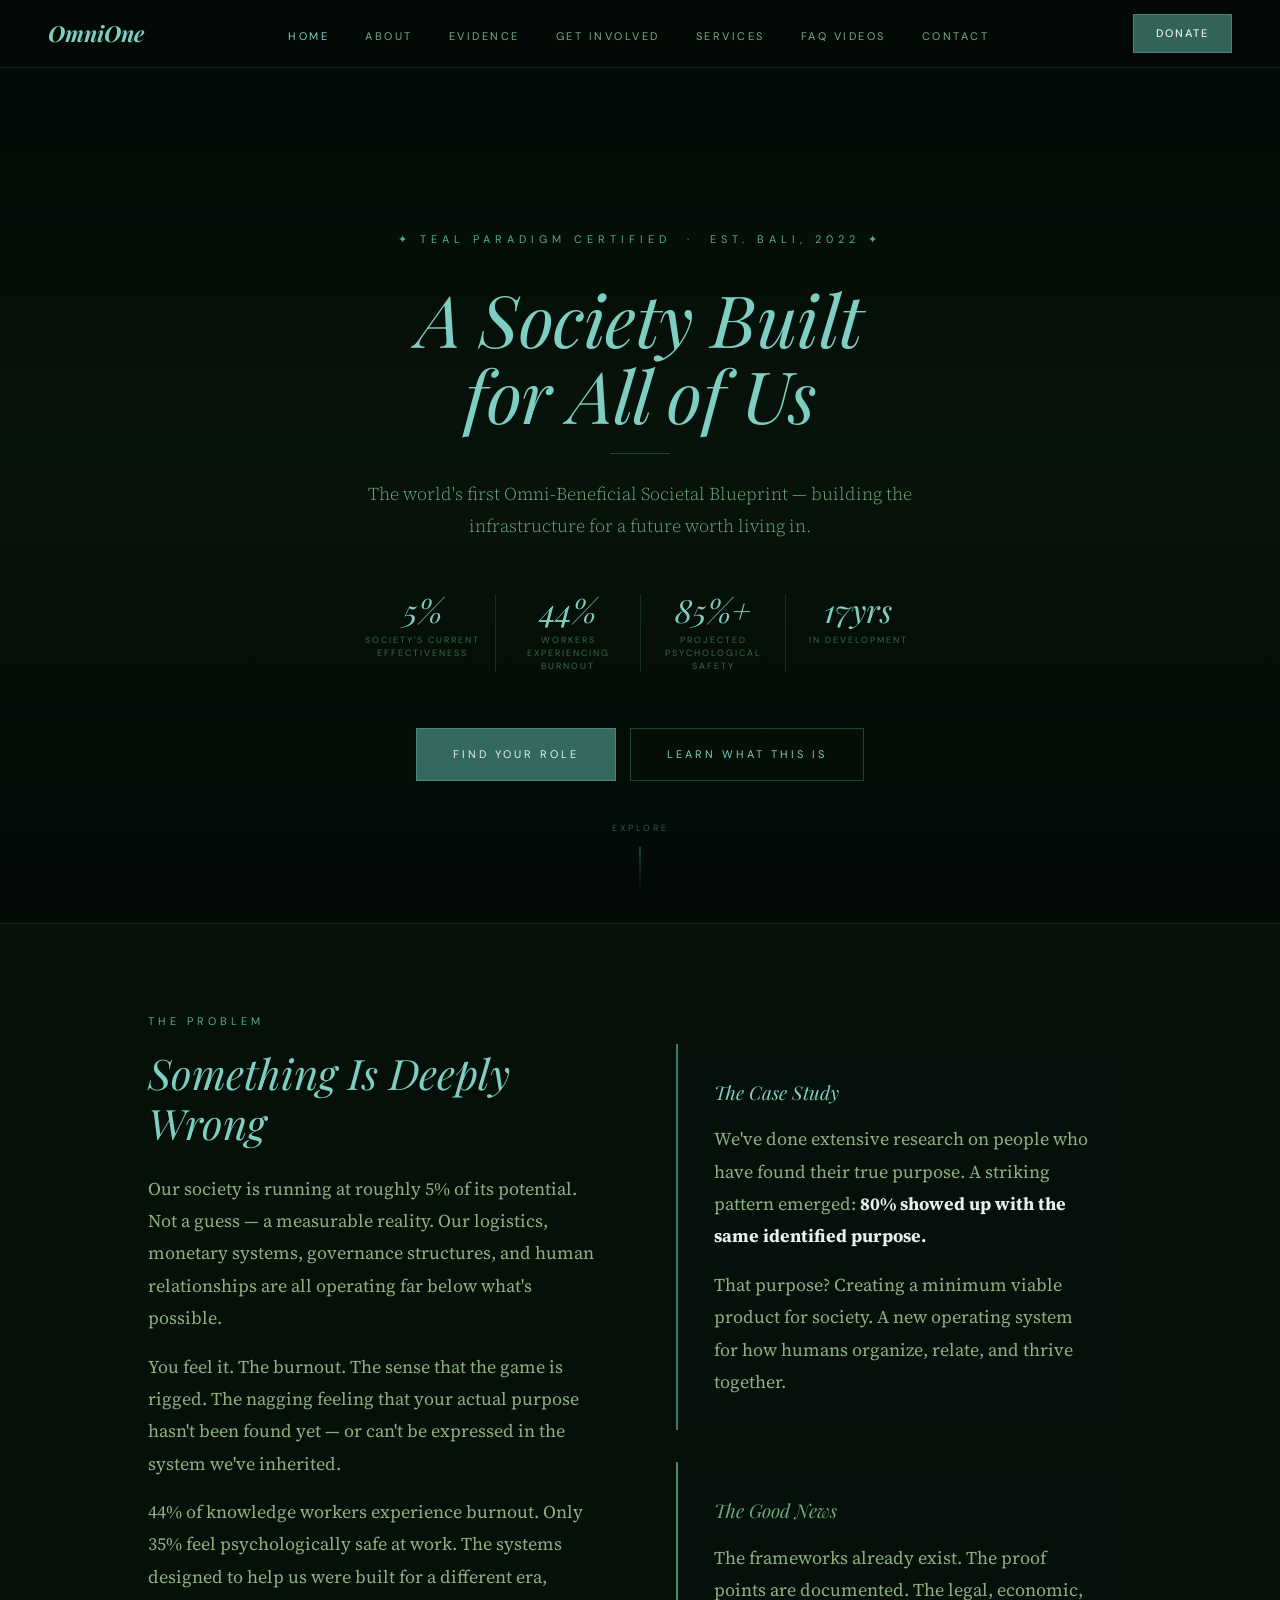
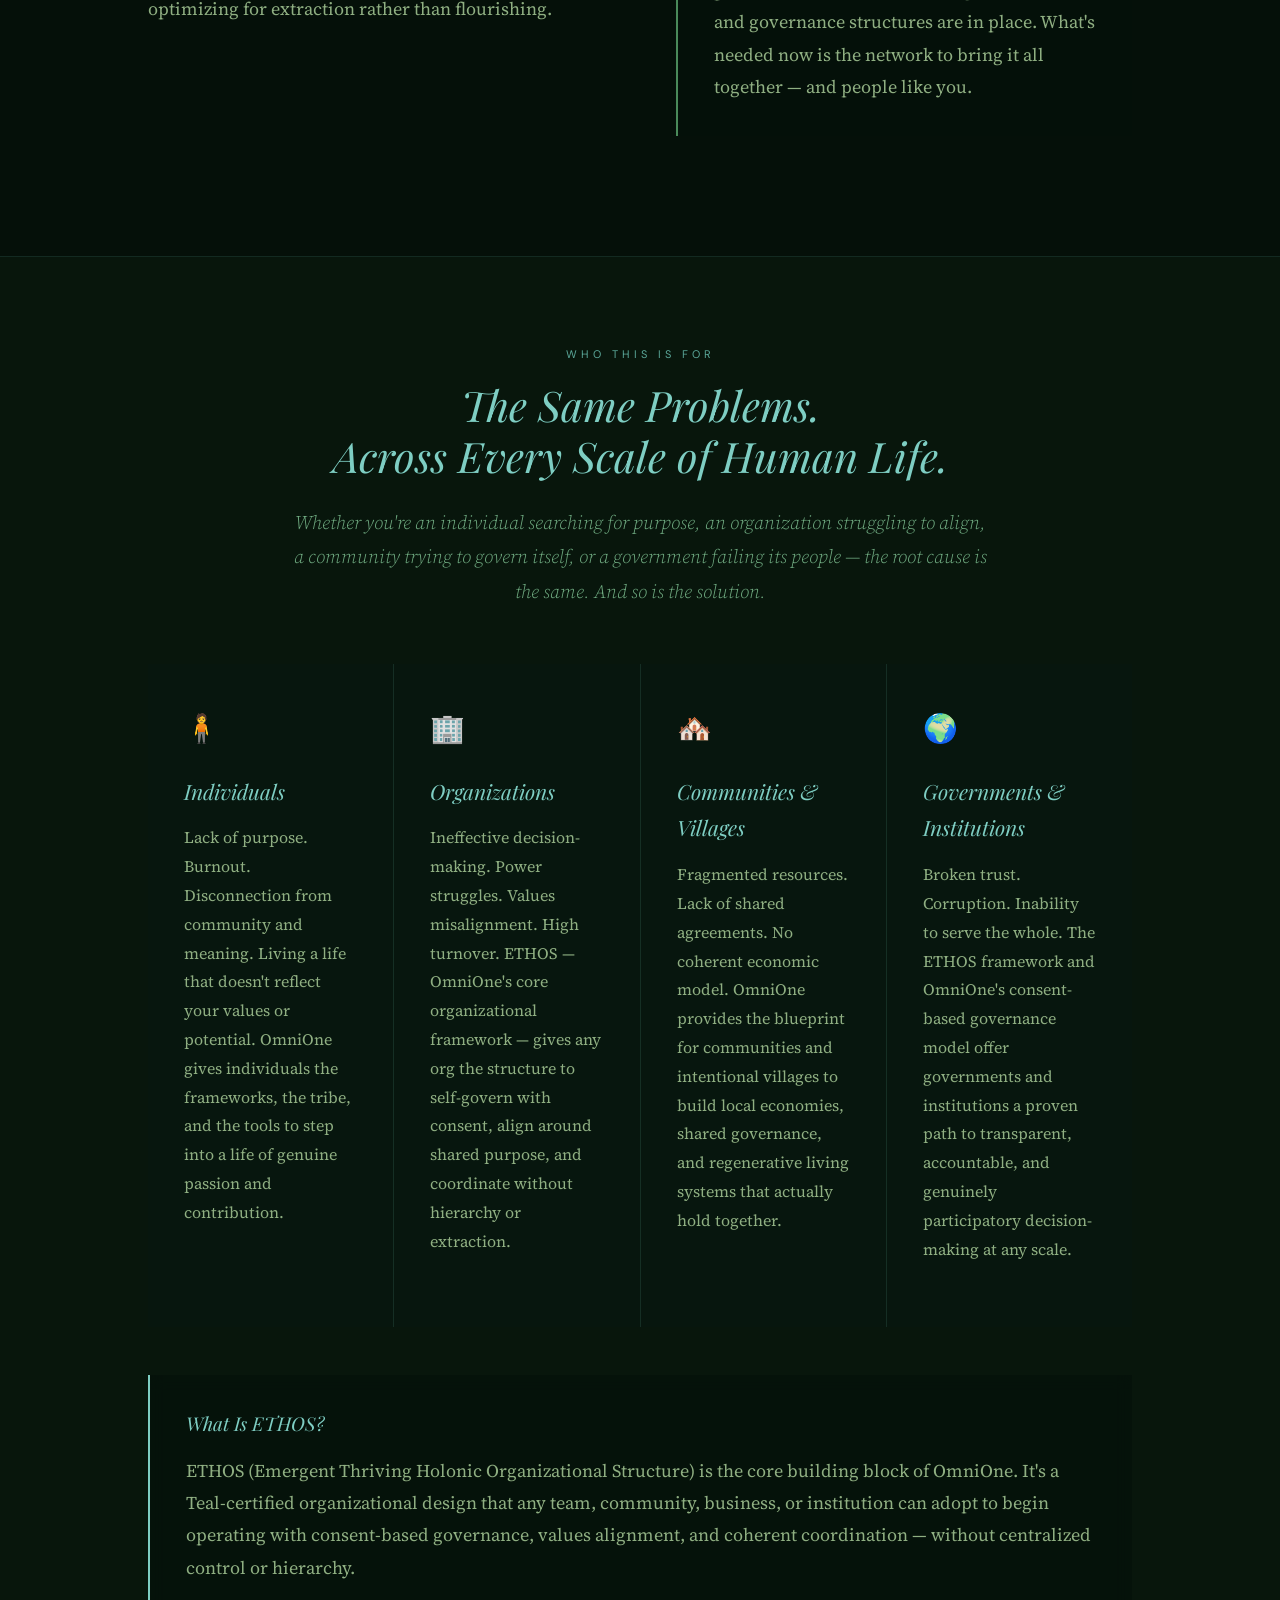
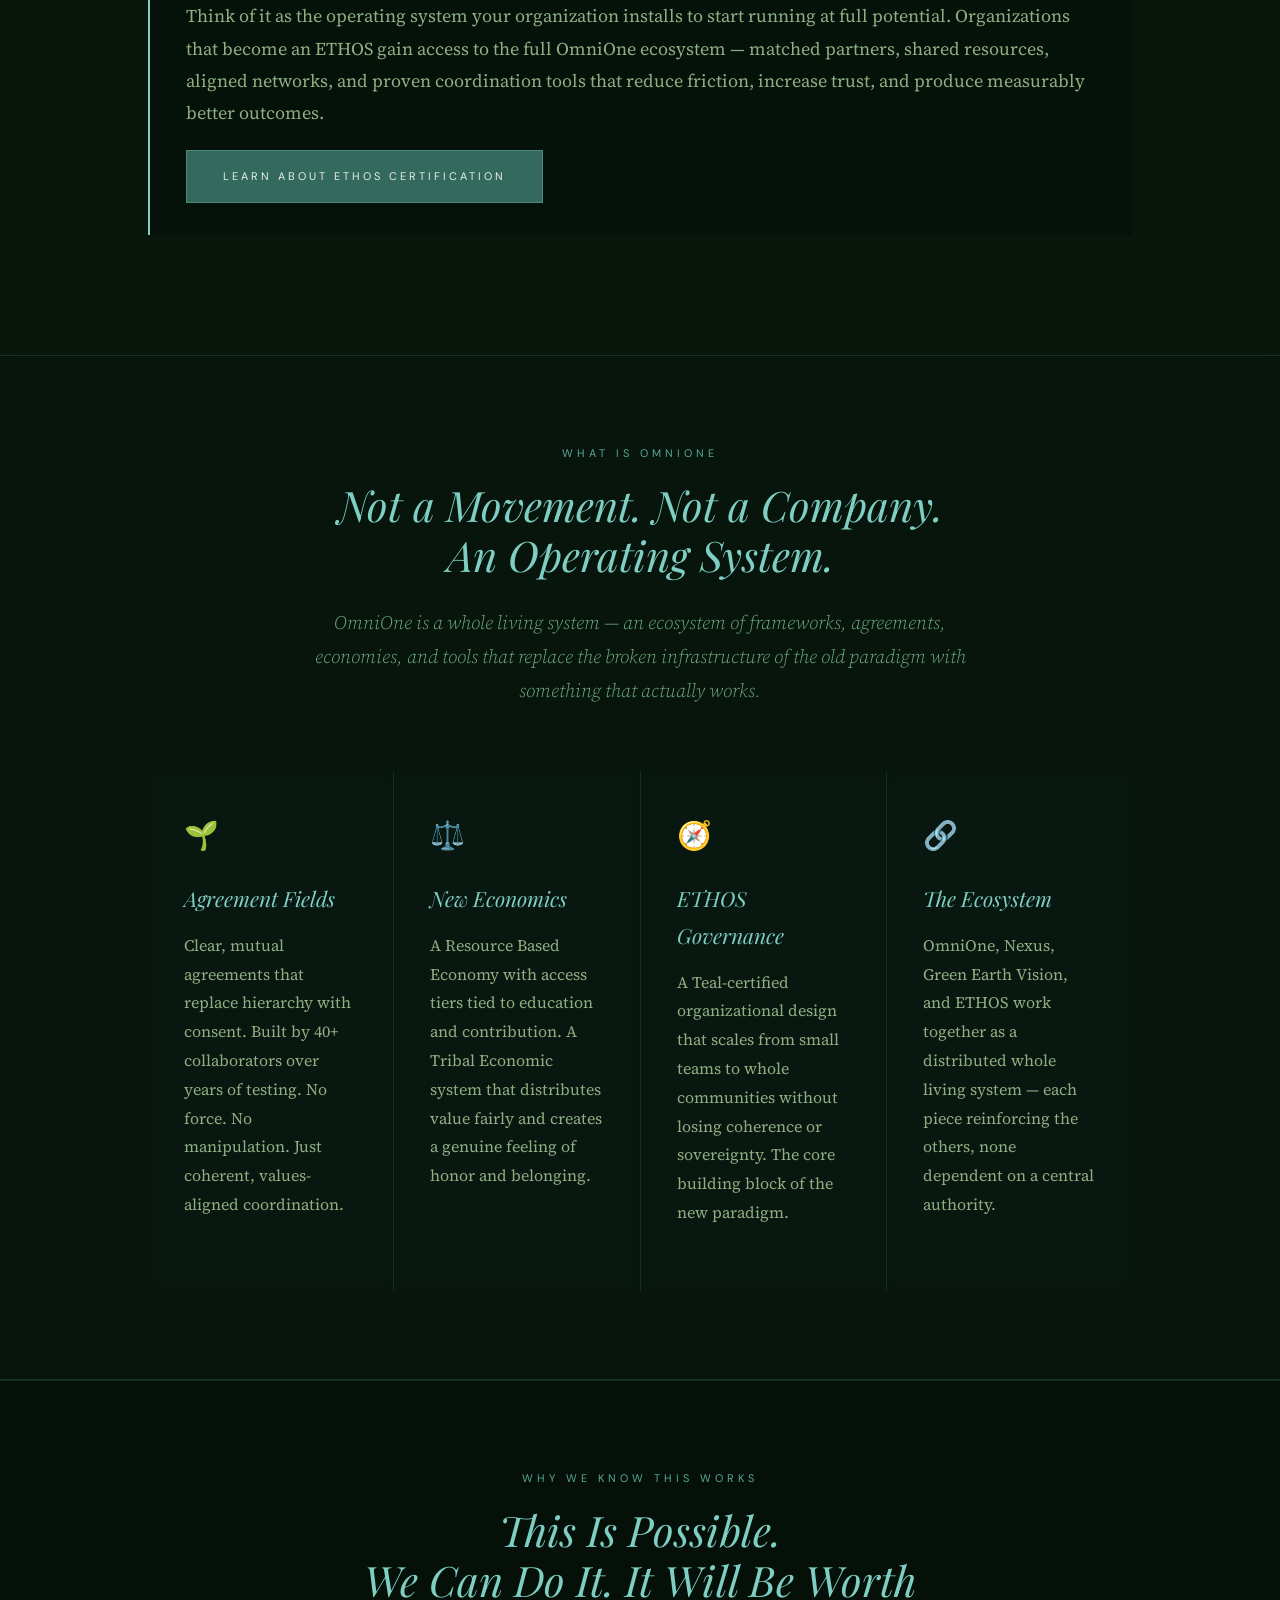
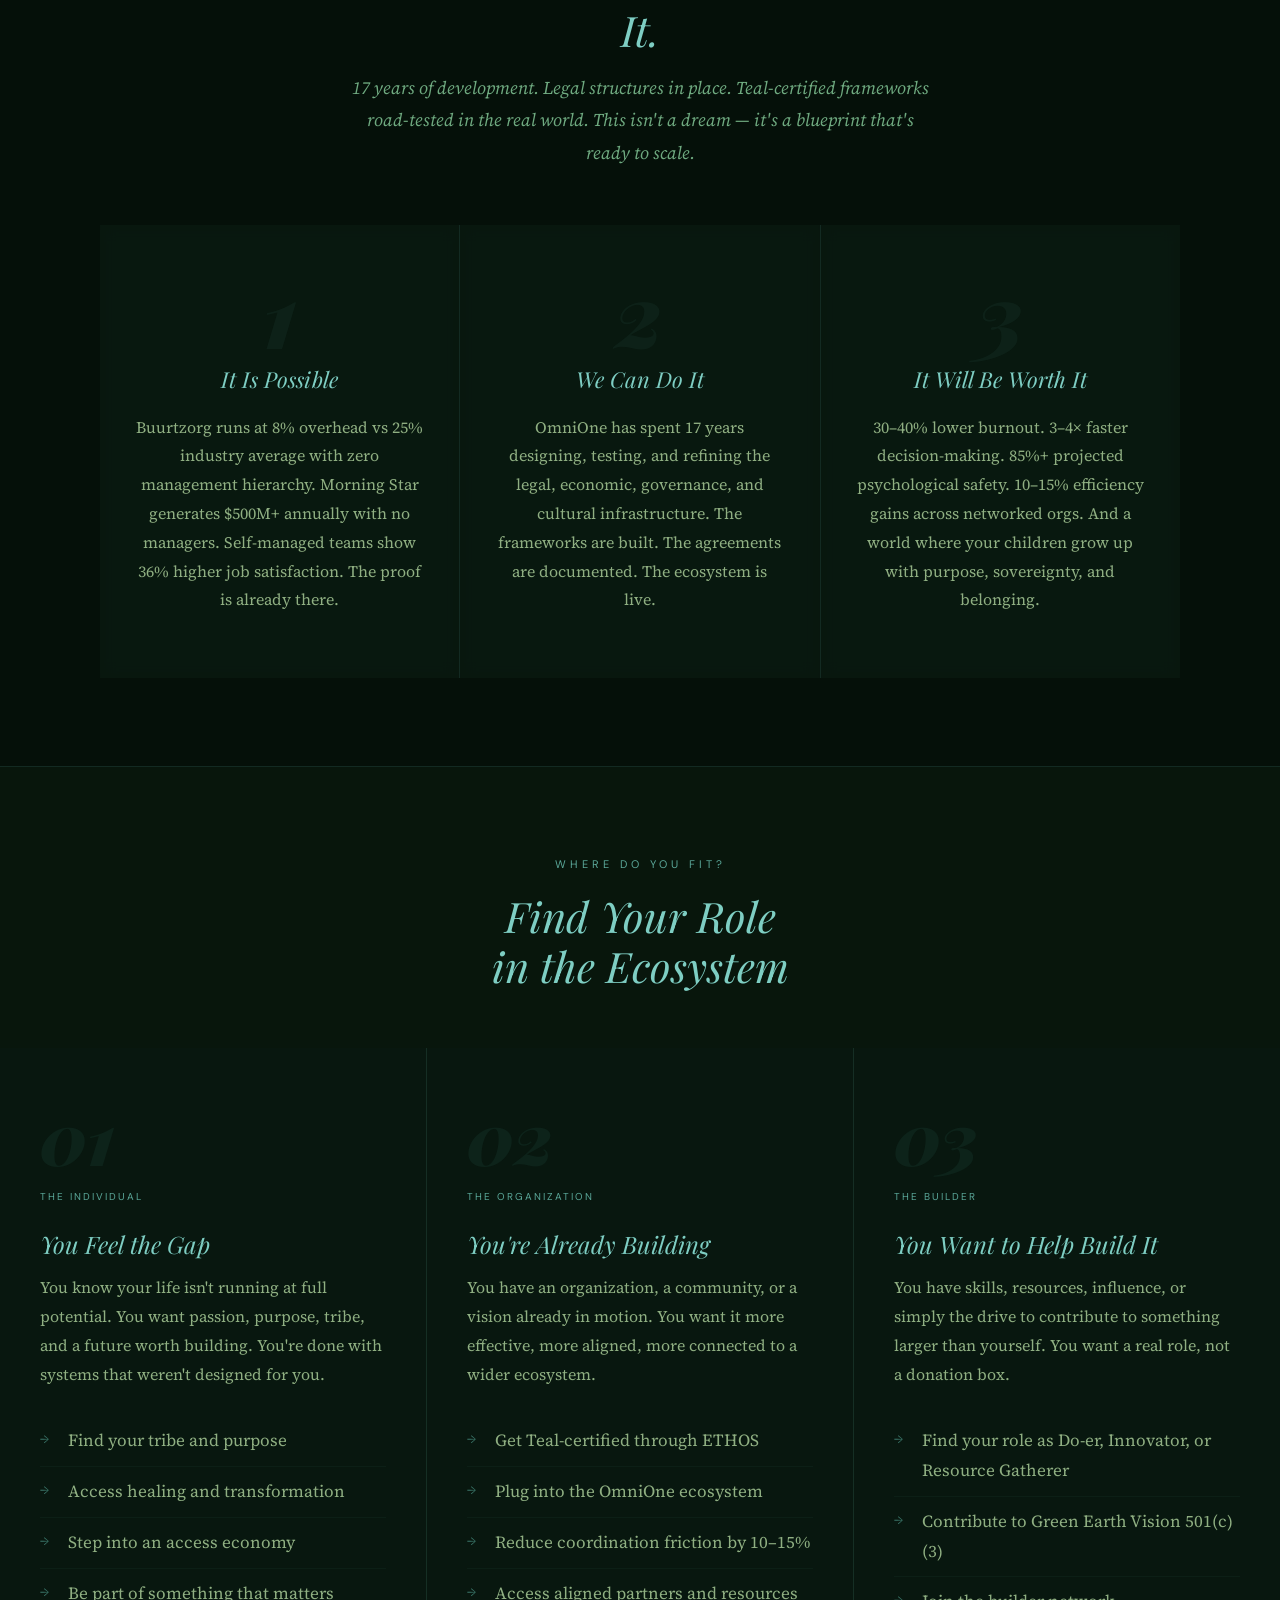
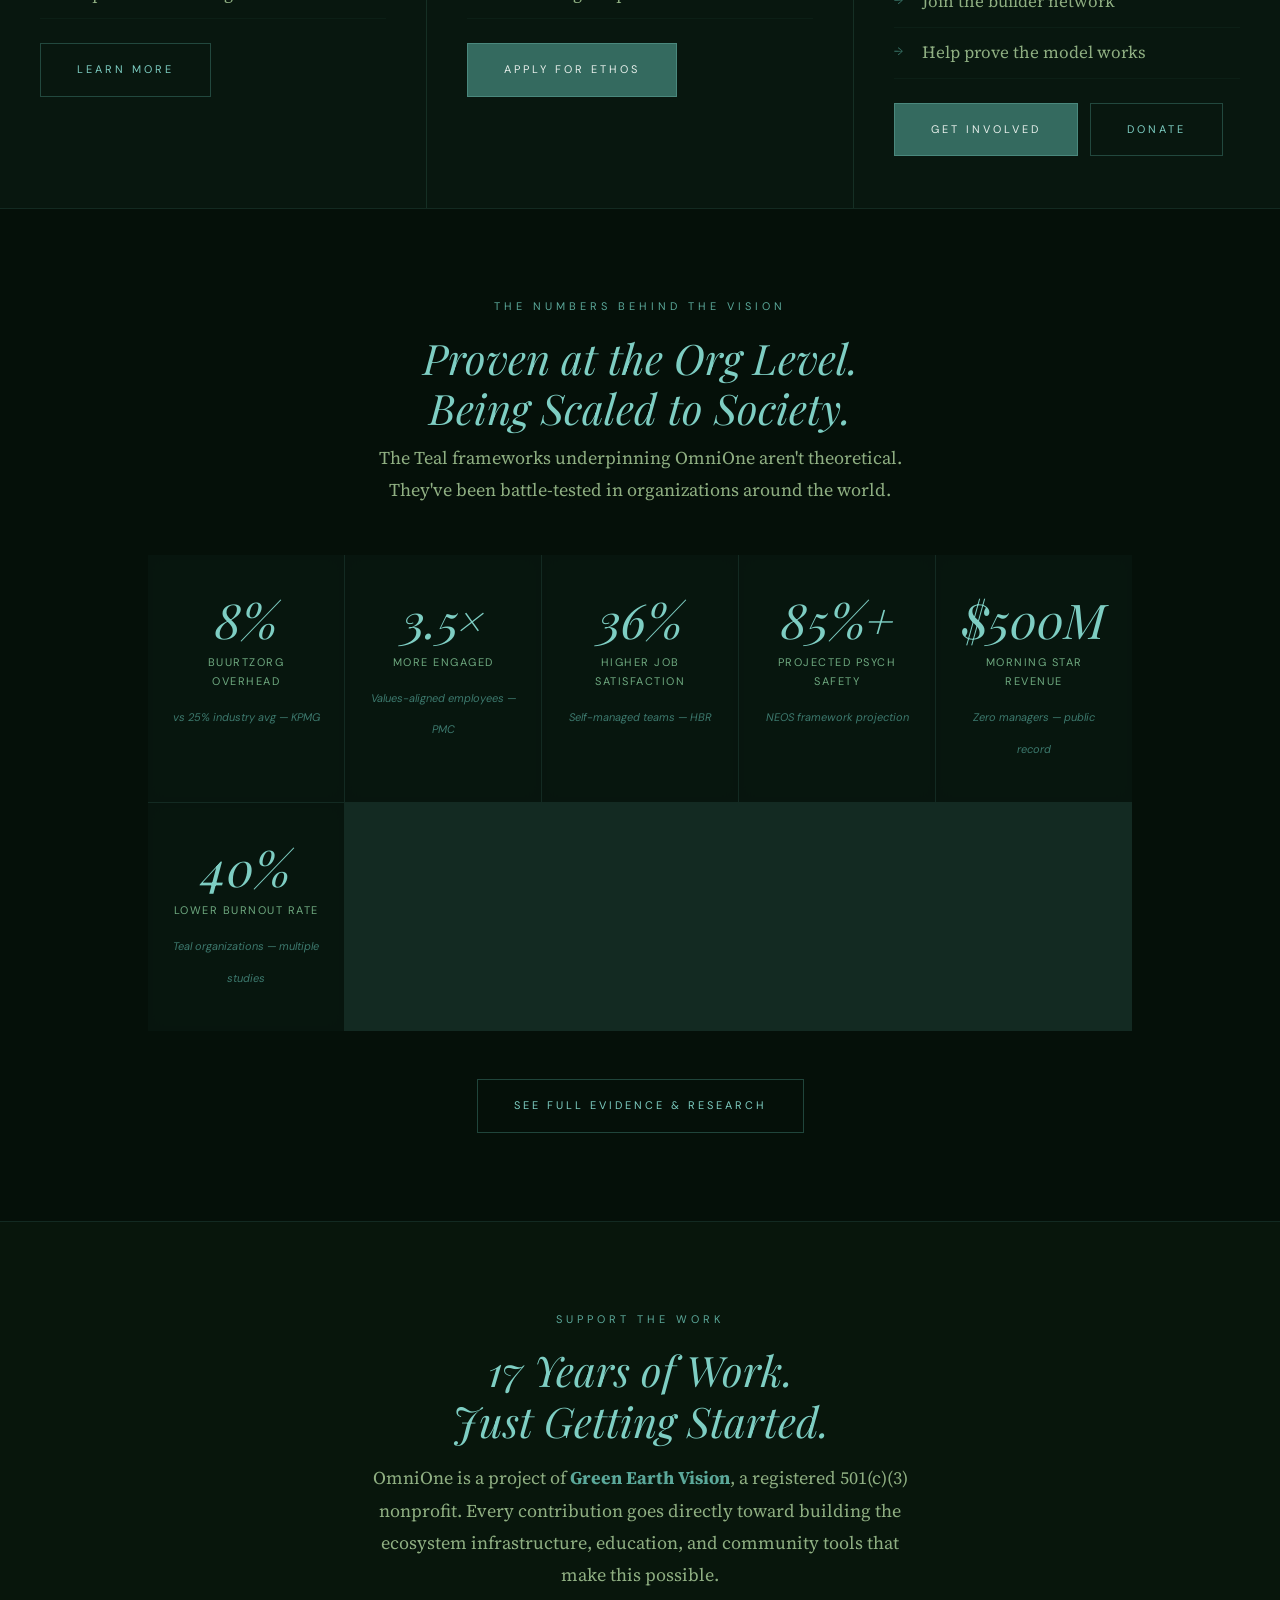
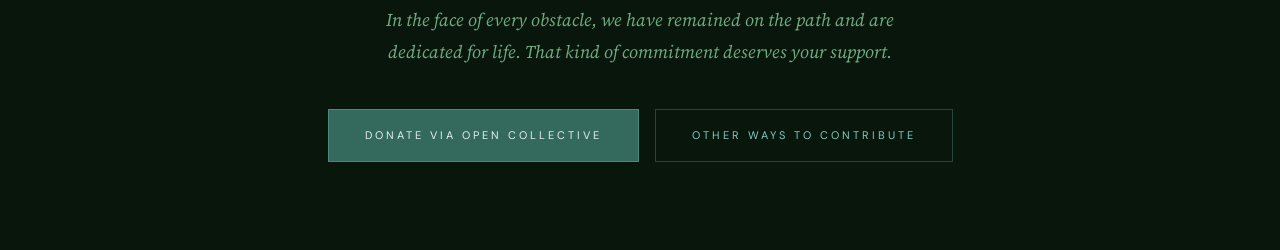
==== commit 142ffae0: "Remove footer, fix nav order, video frames, services apply button, contact cleanup" ====
--- a/index.html
+++ b/index.html
@@ -8,7 +8,6 @@
   <link rel="stylesheet" href="style.css">
 </head>
 <body class="page">
-<script src="nav.js"></script>
 
 <!-- HERO -->
 <section class="hero">
@@ -286,5 +285,6 @@
   </div>
 </div>
 
+<script src="nav.js"></script>
 </body>
 </html>
--- a/style.css
+++ b/style.css
@@ -666,26 +666,32 @@
 .video-grid {
   display: grid;
   grid-template-columns: repeat(auto-fit, minmax(380px, 1fr));
-  gap: 24px;
+  gap: 36px;
   margin-top: 48px;
 }
 
 .video-slot {
   background: rgba(6,18,10,0.85);
-  border: 1px solid var(--border);
-  border-radius: 2px;
+  border: 3px solid var(--teal-light);
+  border-radius: 10px;
   aspect-ratio: 16/9;
   display: flex;
   align-items: center;
   justify-content: center;
   overflow: hidden;
-  box-shadow: 0 4px 24px rgba(0,0,0,0.4);
+  box-shadow:
+    0 2px 0 1px rgba(0,0,0,0.6),
+    0 6px 24px rgba(0,0,0,0.5),
+    inset 0 1px 0 rgba(255,255,255,0.05);
   transition: border-color 0.3s, box-shadow 0.3s;
 }
 
 .video-slot:hover {
-  border-color: var(--teal);
-  box-shadow: 0 6px 32px rgba(0,0,0,0.55);
+  border-color: var(--teal-bright);
+  box-shadow:
+    0 2px 0 1px rgba(0,0,0,0.6),
+    0 10px 36px rgba(0,0,0,0.65),
+    inset 0 1px 0 rgba(255,255,255,0.07);
 }
 
 .video-slot iframe { width:100%; height:100%; border:none; display:block; }
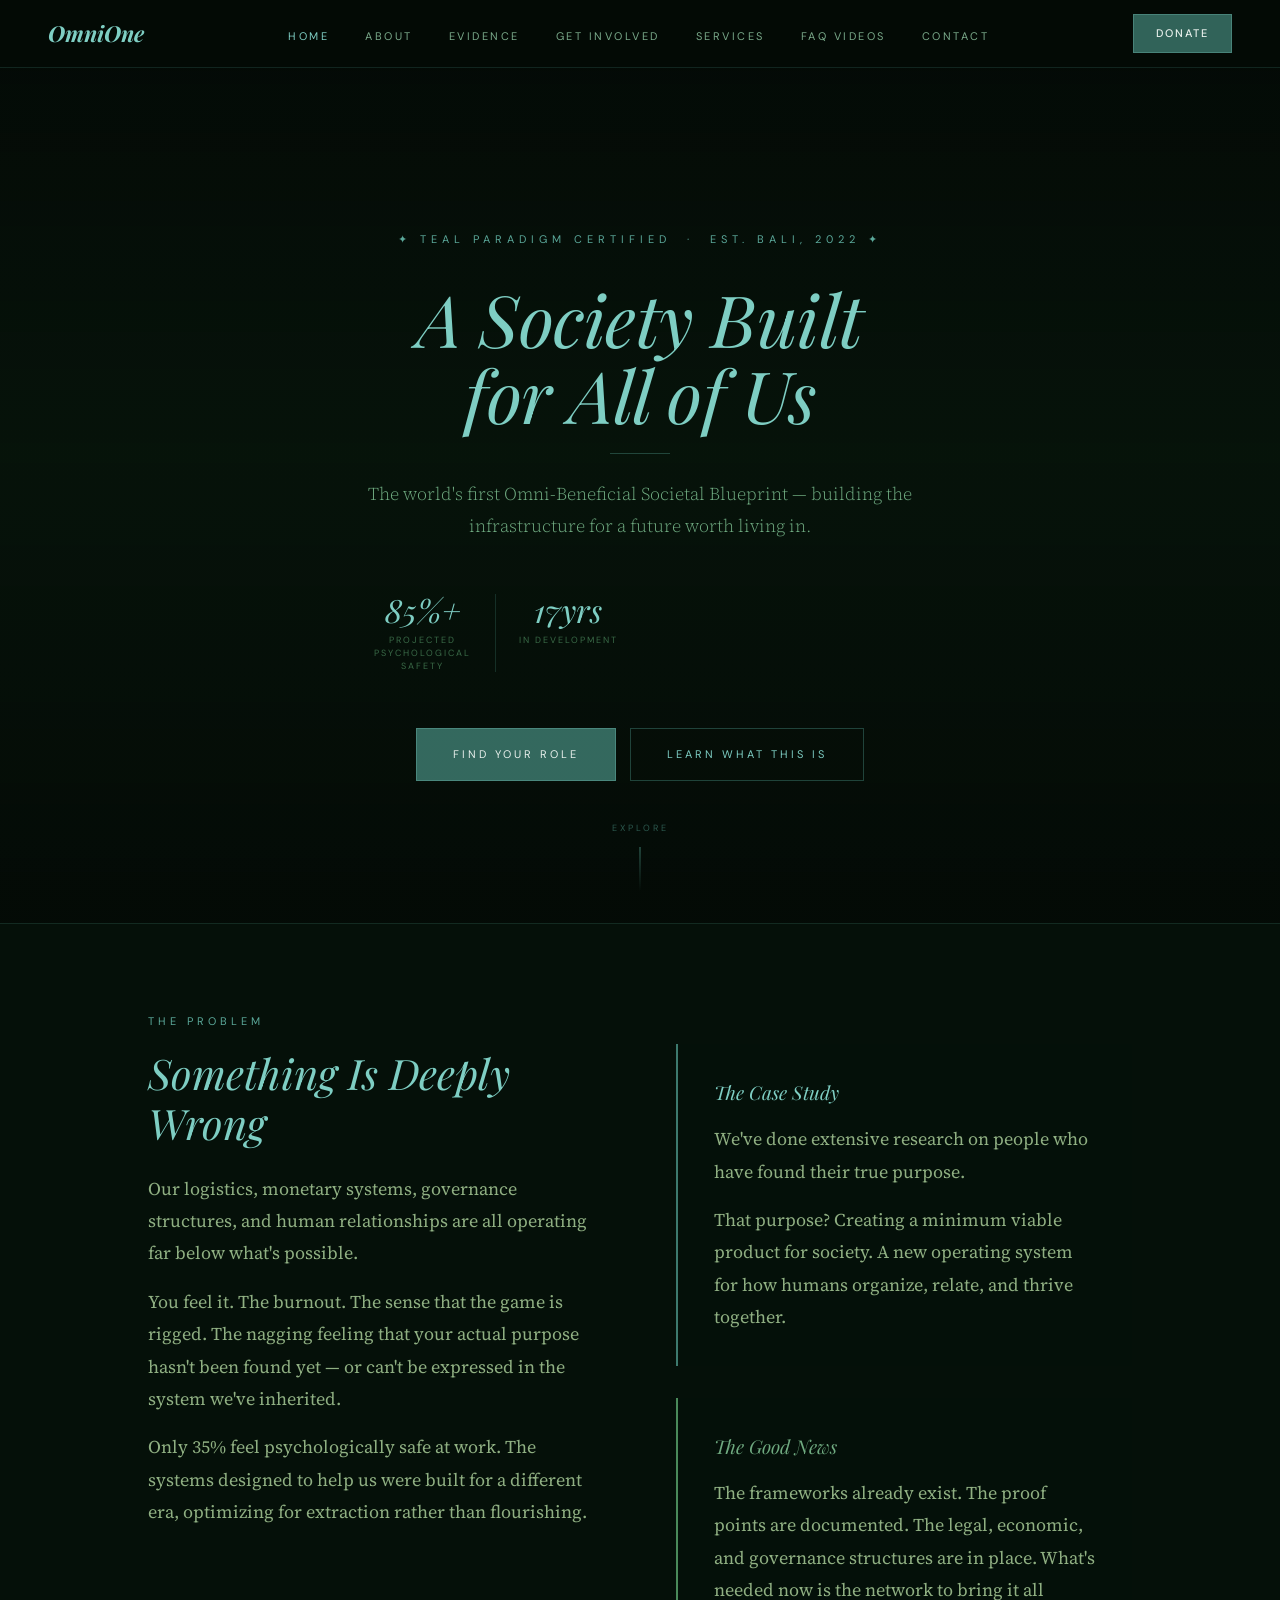
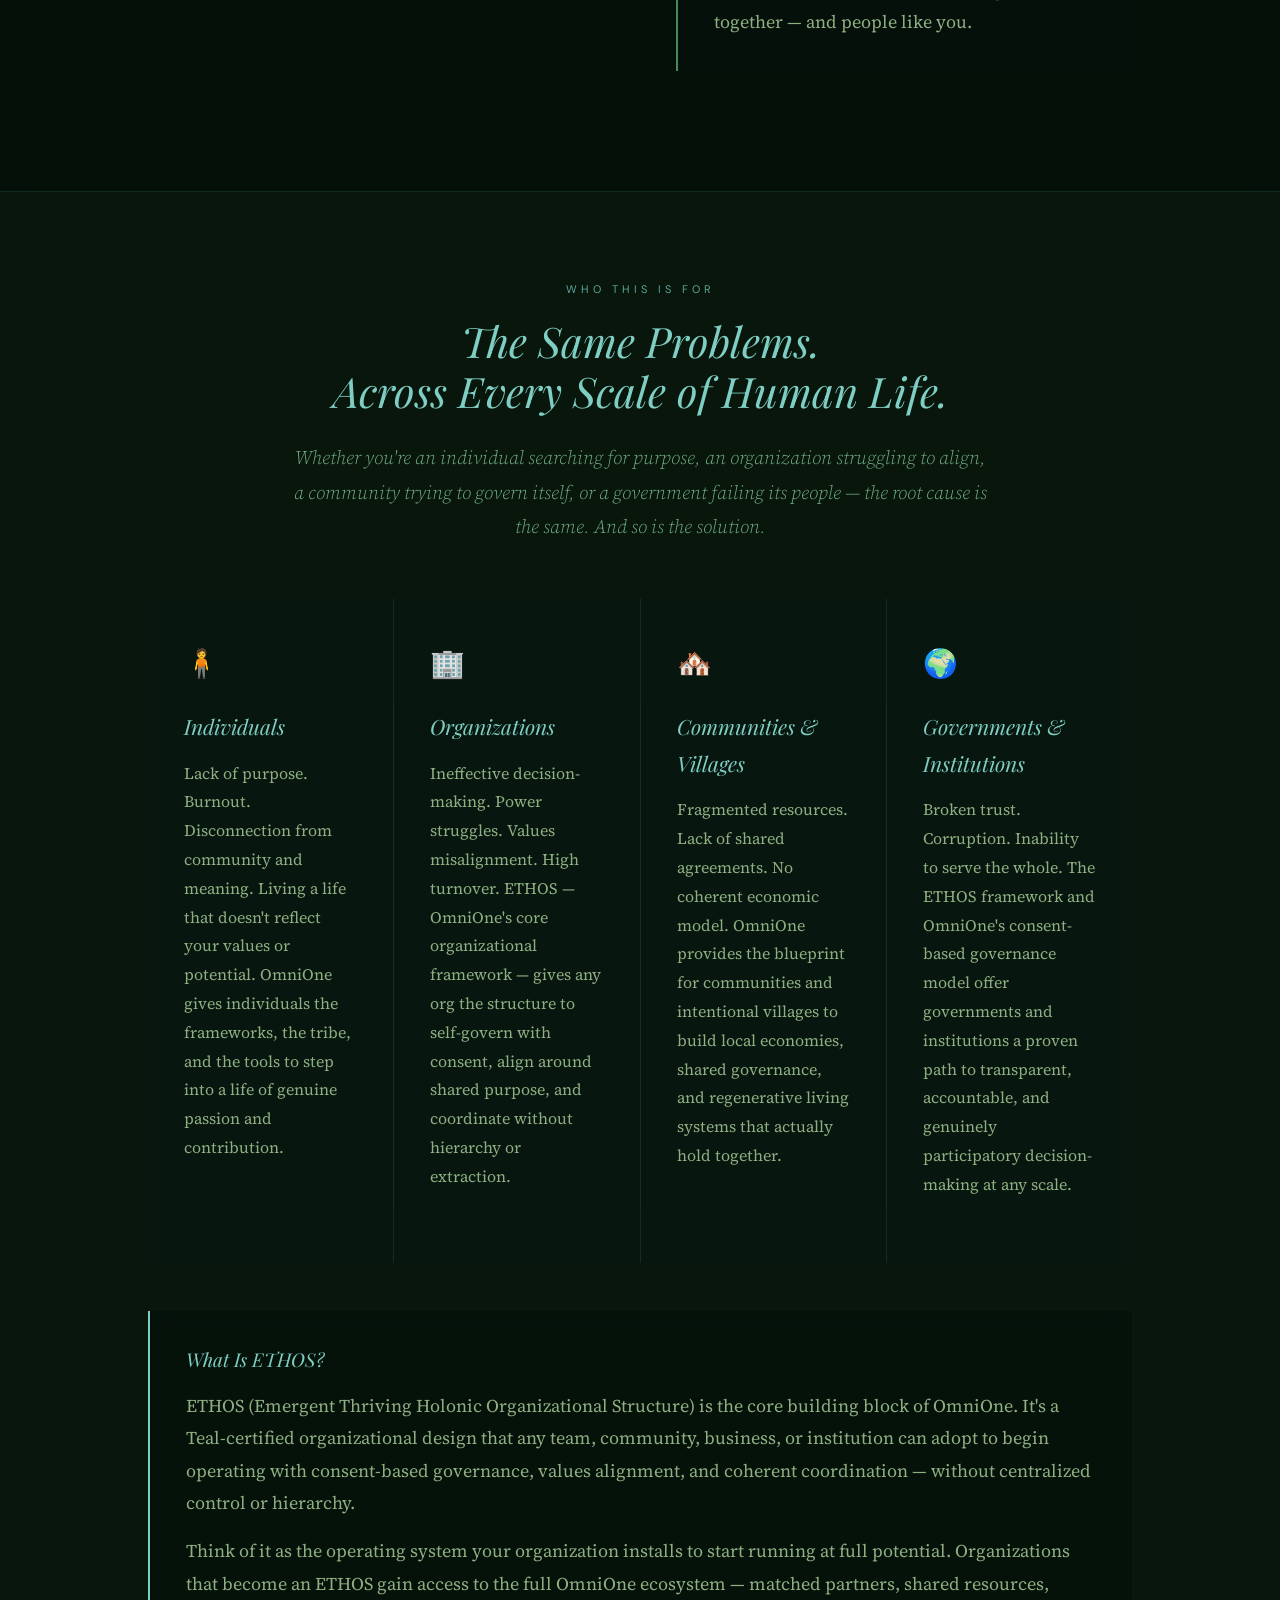
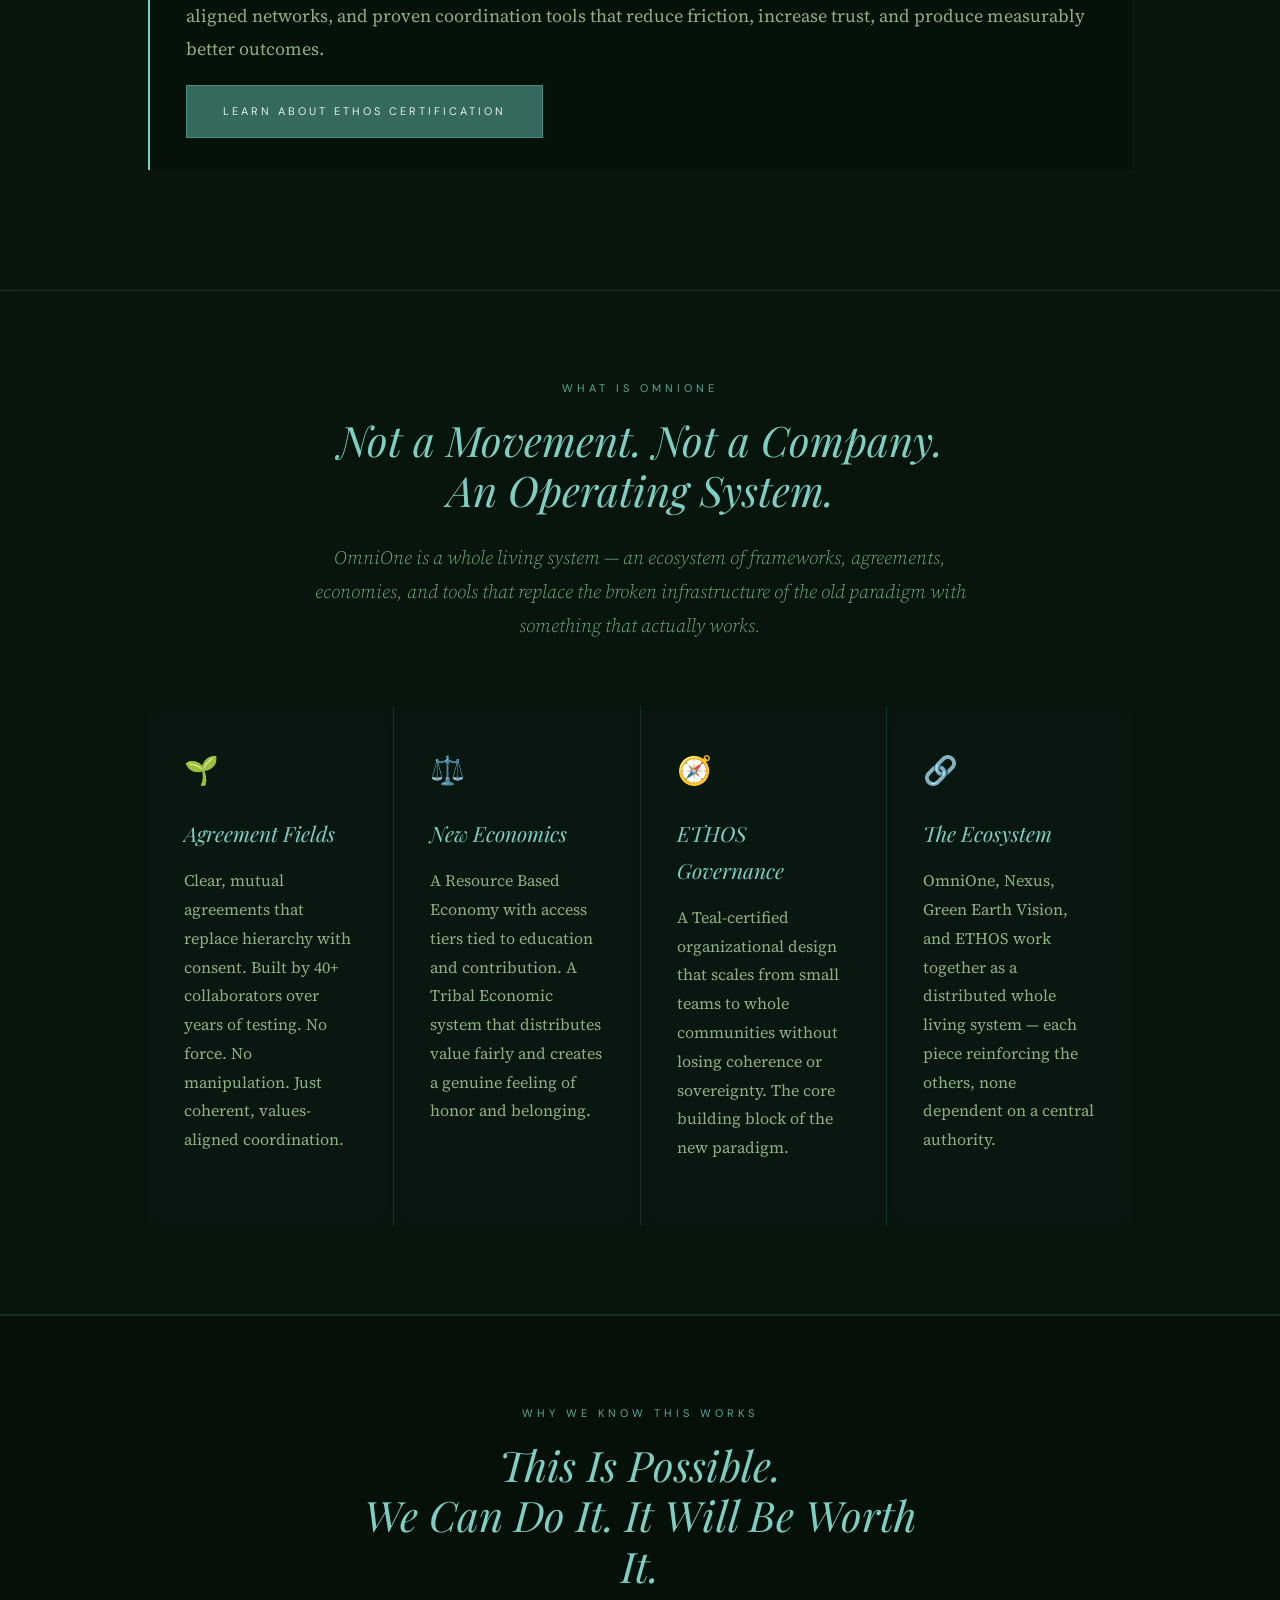
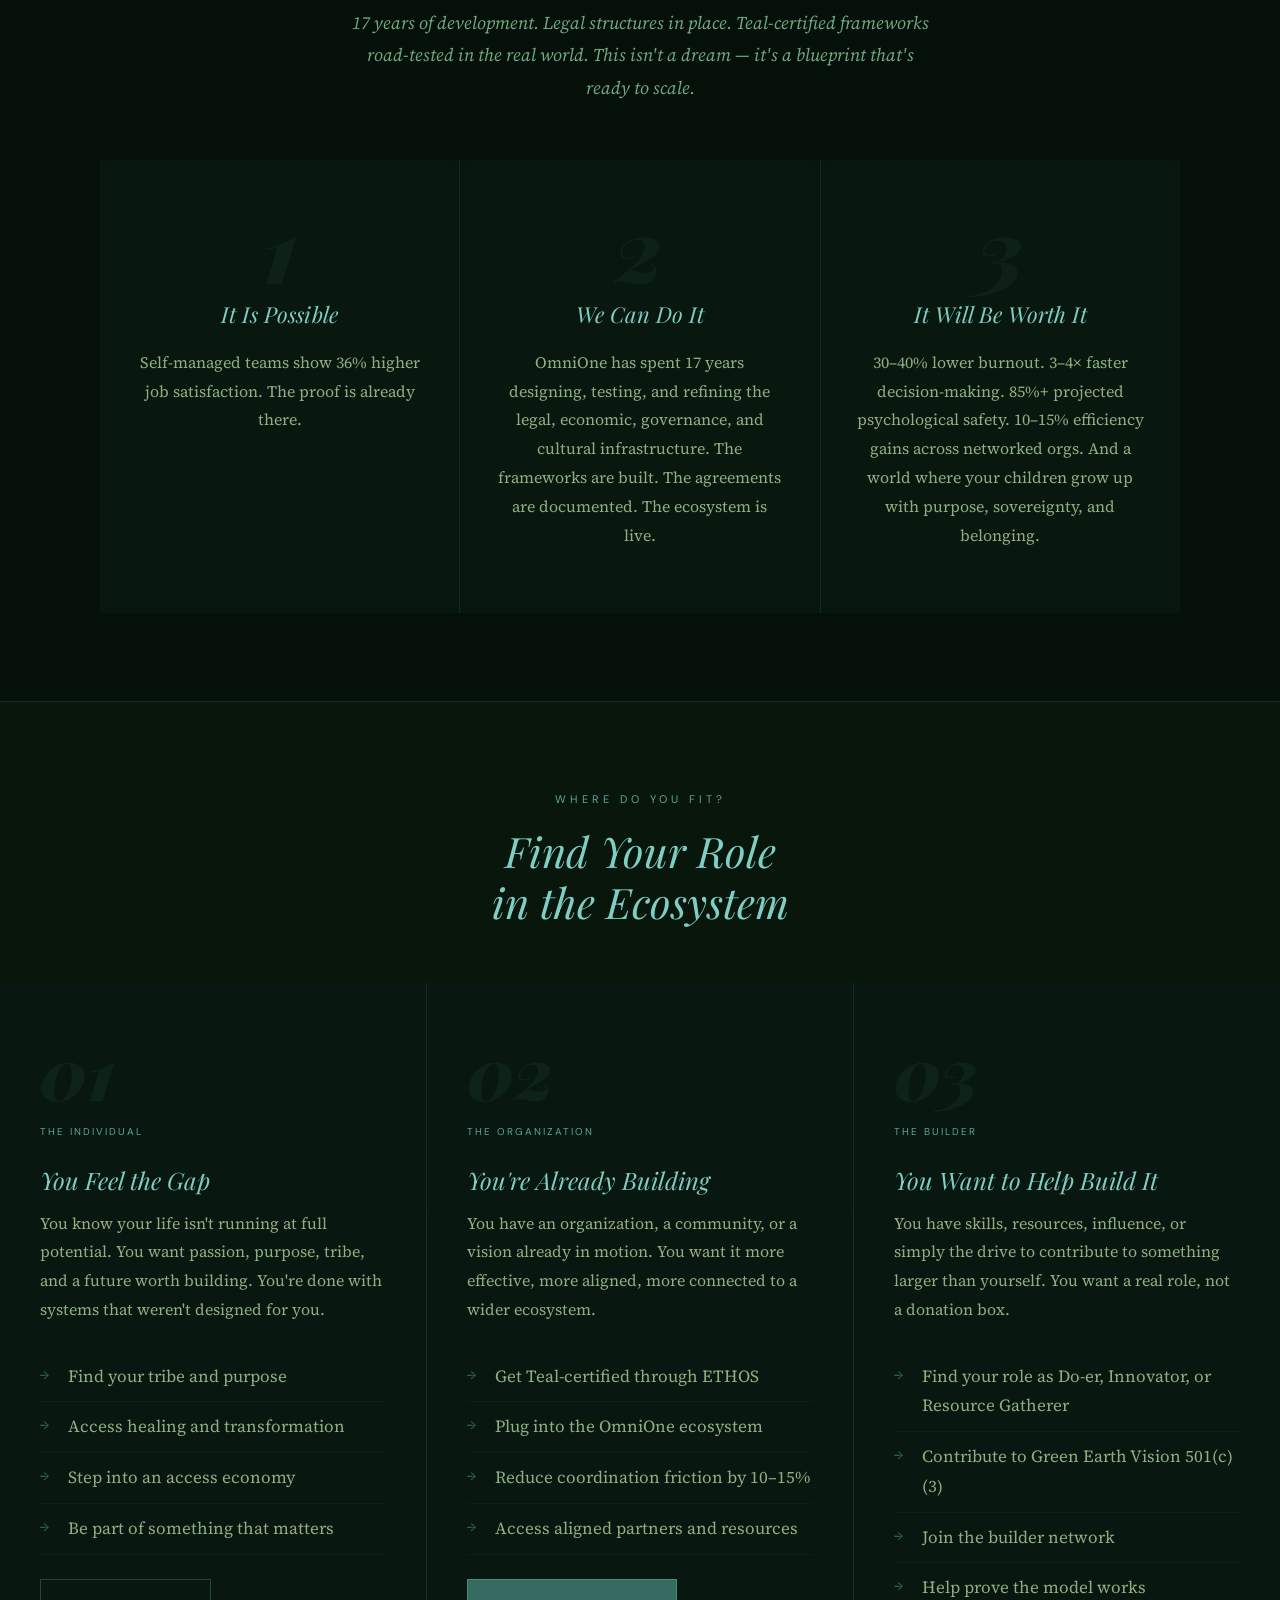
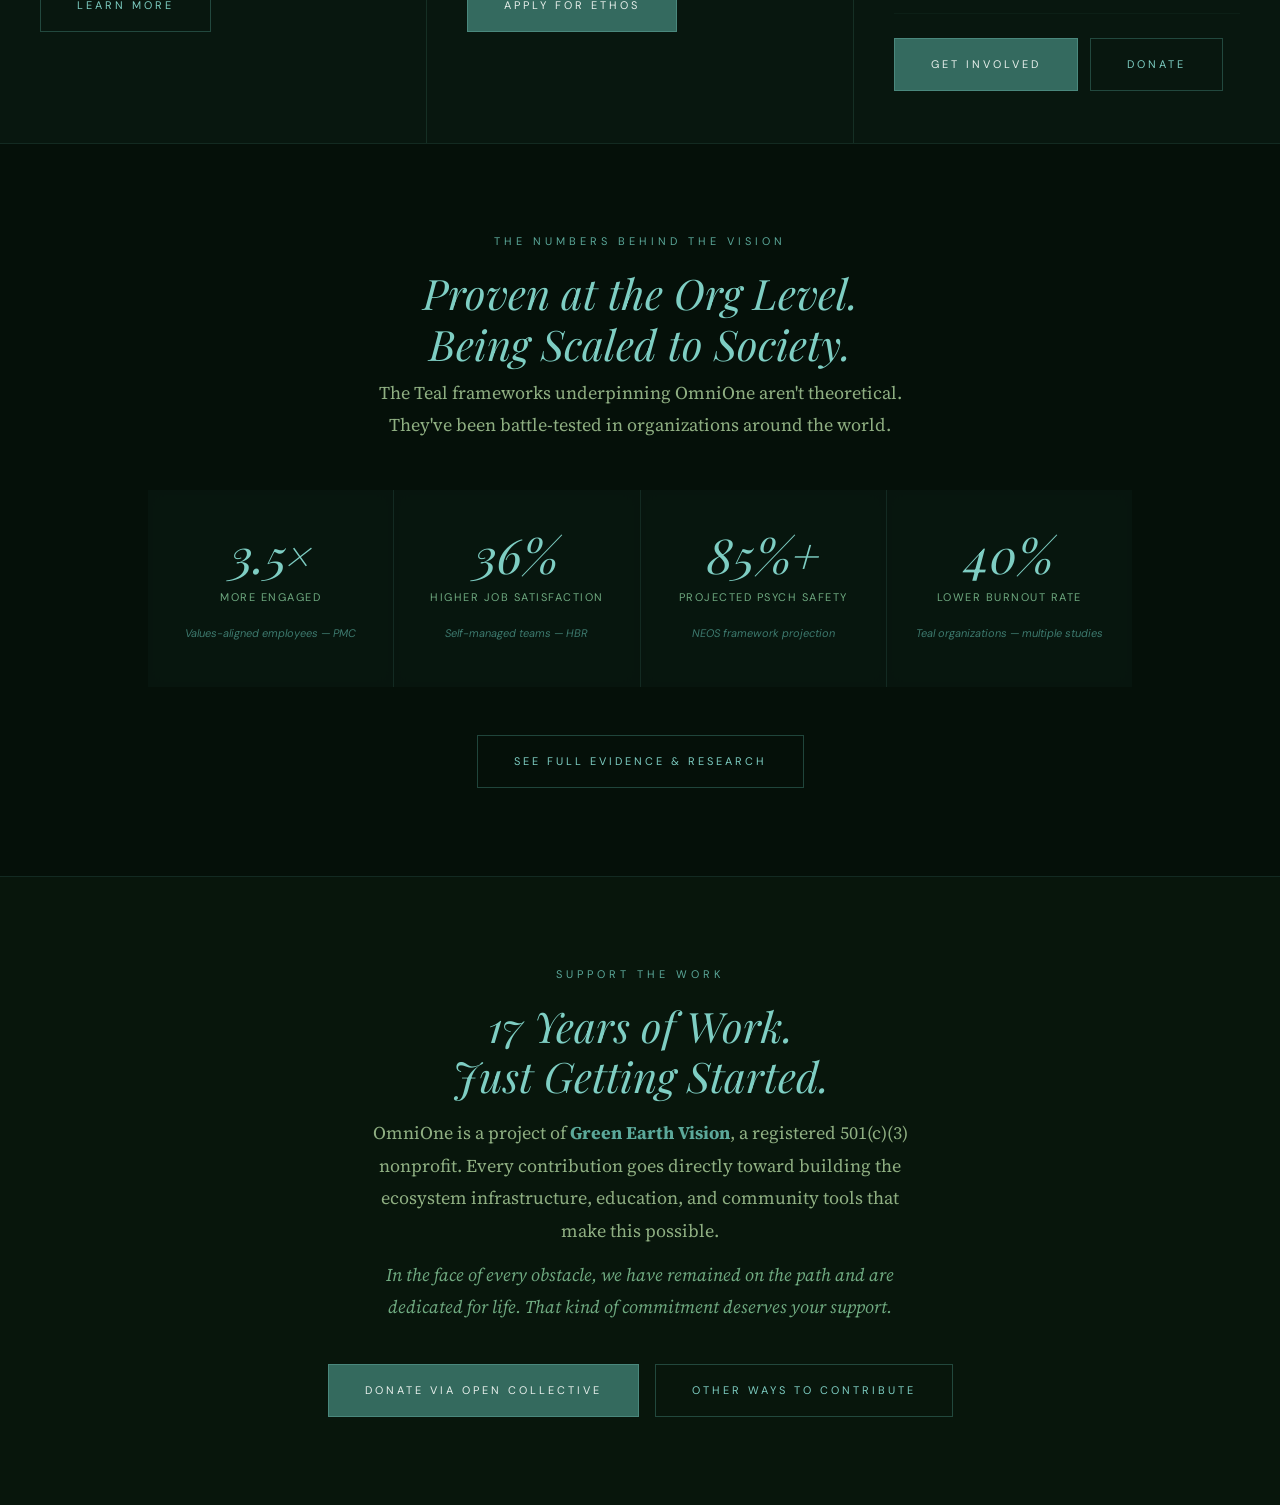
==== commit ab25d8fb: "Match the repo to what explore.omnione.world actually serves The live copy is this site as it was mo" ====
--- a/index.html
+++ b/index.html
@@ -20,14 +20,6 @@
     <p class="hero-tagline">The world's first Omni-Beneficial Societal Blueprint — building the infrastructure for a future worth living in.</p>
     <div class="hero-stats">
       <div class="hero-stat">
-        <span class="hero-stat-num">5%</span>
-        <span class="hero-stat-label">Society's current effectiveness</span>
-      </div>
-      <div class="hero-stat">
-        <span class="hero-stat-num">44%</span>
-        <span class="hero-stat-label">Workers experiencing burnout</span>
-      </div>
-      <div class="hero-stat">
         <span class="hero-stat-num">85%+</span>
         <span class="hero-stat-label">Projected psychological safety</span>
       </div>
@@ -37,8 +29,8 @@
       </div>
     </div>
     <div class="hero-ctas">
-      <a href="get-involved.html" class="btn btn-primary">Find Your Role</a>
-      <a href="about.html" class="btn btn-outline">Learn What This Is</a>
+      <a class='btn btn-primary' href='/get-involved'>Find Your Role</a>
+      <a class='btn btn-outline' href='/about'>Learn What This Is</a>
     </div>
   </div>
   <div class="scroll-hint">
@@ -54,14 +46,14 @@
       <div>
         <p class="eyebrow">The Problem</p>
         <h2 class="section-title">Something Is Deeply Wrong</h2>
-        <p>Our society is running at roughly 5% of its potential. Not a guess — a measurable reality. Our logistics, monetary systems, governance structures, and human relationships are all operating far below what's possible.</p>
+        <p>Our logistics, monetary systems, governance structures, and human relationships are all operating far below what's possible.</p>
         <p>You feel it. The burnout. The sense that the game is rigged. The nagging feeling that your actual purpose hasn't been found yet — or can't be expressed in the system we've inherited.</p>
-        <p>44% of knowledge workers experience burnout. Only 35% feel psychologically safe at work. The systems designed to help us were built for a different era, optimizing for extraction rather than flourishing.</p>
+        <p>Only 35% feel psychologically safe at work. The systems designed to help us were built for a different era, optimizing for extraction rather than flourishing.</p>
       </div>
       <div>
         <div class="highlight">
           <h3>The Case Study</h3>
-          <p>We've done extensive research on people who have found their true purpose. A striking pattern emerged: <strong style="color:var(--cream);">80% showed up with the same identified purpose.</strong></p>
+          <p>We've done extensive research on people who have found their true purpose.</p>
           <p style="margin-bottom:0;">That purpose? Creating a minimum viable product for society. A new operating system for how humans organize, relate, and thrive together.</p>
         </div>
         <div class="highlight" style="border-left-color:var(--green);margin-top:24px;">
@@ -107,7 +99,7 @@
       <h3>What Is ETHOS?</h3>
       <p>ETHOS (Emergent Thriving Holonic Organizational Structure) is the core building block of OmniOne. It's a Teal-certified organizational design that any team, community, business, or institution can adopt to begin operating with consent-based governance, values alignment, and coherent coordination — without centralized control or hierarchy.</p>
       <p style="margin-bottom:20px;">Think of it as the operating system your organization installs to start running at full potential. Organizations that become an ETHOS gain access to the full OmniOne ecosystem — matched partners, shared resources, aligned networks, and proven coordination tools that reduce friction, increase trust, and produce measurably better outcomes.</p>
-      <a href="services.html" class="btn btn-primary">Learn About ETHOS Certification</a>
+      <a class='btn btn-primary' href='/services'>Learn About ETHOS Certification</a>
     </div>
   </div>
 </div>
@@ -156,7 +148,7 @@
         <div class="conviction-item">
           <span class="c-num">1</span>
           <h3>It Is Possible</h3>
-          <p>Buurtzorg runs at 8% overhead vs 25% industry average with zero management hierarchy. Morning Star generates $500M+ annually with no managers. Self-managed teams show 36% higher job satisfaction. The proof is already there.</p>
+          <p>Self-managed teams show 36% higher job satisfaction. The proof is already there.</p>
         </div>
         <div class="conviction-item">
           <span class="c-num">2</span>
@@ -192,7 +184,7 @@
           <li>Step into an access economy</li>
           <li>Be part of something that matters</li>
         </ul>
-        <a href="faq.html" class="btn btn-outline">Learn More</a>
+        <a class='btn btn-outline' href='/faq'>Learn More</a>
       </div>
       <div class="pathway">
         <div class="pathway-number">02</div>
@@ -205,7 +197,7 @@
           <li>Reduce coordination friction by 10–15%</li>
           <li>Access aligned partners and resources</li>
         </ul>
-        <a href="services.html" class="btn btn-primary">Apply for ETHOS</a>
+        <a class='btn btn-primary' href='/services'>Apply for ETHOS</a>
       </div>
       <div class="pathway">
         <div class="pathway-number">03</div>
@@ -219,7 +211,7 @@
           <li>Help prove the model works</li>
         </ul>
         <div style="display:flex;gap:12px;flex-wrap:wrap;">
-          <a href="get-involved.html" class="btn btn-primary">Get Involved</a>
+          <a class='btn btn-primary' href='/get-involved'>Get Involved</a>
           <a href="https://opencollective.com/omnione" class="btn btn-outline" target="_blank" rel="noopener">Donate</a>
         </div>
       </div>
@@ -235,11 +227,6 @@
     <p style="text-align:center;max-width:560px;margin:0 auto;">The Teal frameworks underpinning OmniOne aren't theoretical. They've been battle-tested in organizations around the world.</p>
     <div class="stat-grid">
       <div class="stat-item">
-        <span class="stat-num">8%</span>
-        <span class="stat-label">Buurtzorg overhead</span>
-        <span class="stat-source">vs 25% industry avg — KPMG</span>
-      </div>
-      <div class="stat-item">
         <span class="stat-num">3.5×</span>
         <span class="stat-label">More engaged</span>
         <span class="stat-source">Values-aligned employees — PMC</span>
@@ -255,18 +242,13 @@
         <span class="stat-source">NEOS framework projection</span>
       </div>
       <div class="stat-item">
-        <span class="stat-num">$500M</span>
-        <span class="stat-label">Morning Star revenue</span>
-        <span class="stat-source">Zero managers — public record</span>
-      </div>
-      <div class="stat-item">
         <span class="stat-num">40%</span>
         <span class="stat-label">Lower burnout rate</span>
         <span class="stat-source">Teal organizations — multiple studies</span>
       </div>
     </div>
     <div style="text-align:center;margin-top:48px;">
-      <a href="evidence.html" class="btn btn-outline">See Full Evidence &amp; Research</a>
+      <a class='btn btn-outline' href='/evidence'>See Full Evidence &amp; Research</a>
     </div>
   </div>
 </div>
@@ -280,7 +262,7 @@
     <p style="max-width:560px;margin:0 auto 40px;font-style:italic;color:var(--green-light);">In the face of every obstacle, we have remained on the path and are dedicated for life. That kind of commitment deserves your support.</p>
     <div style="display:flex;gap:16px;justify-content:center;flex-wrap:wrap;">
       <a href="https://opencollective.com/omnione" class="btn btn-primary" target="_blank" rel="noopener">Donate via Open Collective</a>
-      <a href="get-involved.html" class="btn btn-outline">Other Ways to Contribute</a>
+      <a class='btn btn-outline' href='/get-involved'>Other Ways to Contribute</a>
     </div>
   </div>
 </div>
--- a/style.css
+++ b/style.css
@@ -666,13 +666,13 @@
 .video-grid {
   display: grid;
   grid-template-columns: repeat(auto-fit, minmax(380px, 1fr));
-  gap: 36px;
+  gap: 48px;
   margin-top: 48px;
 }
 
 .video-slot {
   background: rgba(6,18,10,0.85);
-  border: 3px solid var(--teal-light);
+  border: 4px solid rgba(20,20,20,0.95);
   border-radius: 10px;
   aspect-ratio: 16/9;
   display: flex;
@@ -680,18 +680,22 @@
   justify-content: center;
   overflow: hidden;
   box-shadow:
-    0 2px 0 1px rgba(0,0,0,0.6),
-    0 6px 24px rgba(0,0,0,0.5),
-    inset 0 1px 0 rgba(255,255,255,0.05);
+    0 0 0 1px rgba(80,140,120,0.3),
+    4px 4px 0 2px rgba(0,0,0,0.7),
+    0 8px 32px rgba(0,0,0,0.6),
+    inset 0 2px 6px rgba(0,0,0,0.5),
+    inset 0 -1px 3px rgba(255,255,255,0.03);
   transition: border-color 0.3s, box-shadow 0.3s;
 }
 
 .video-slot:hover {
-  border-color: var(--teal-bright);
+  border-color: rgba(10,10,10,0.98);
   box-shadow:
-    0 2px 0 1px rgba(0,0,0,0.6),
-    0 10px 36px rgba(0,0,0,0.65),
-    inset 0 1px 0 rgba(255,255,255,0.07);
+    0 0 0 1px rgba(91,168,154,0.5),
+    4px 4px 0 2px rgba(0,0,0,0.8),
+    0 12px 40px rgba(0,0,0,0.7),
+    inset 0 2px 6px rgba(0,0,0,0.5),
+    inset 0 -1px 3px rgba(255,255,255,0.04);
 }
 
 .video-slot iframe { width:100%; height:100%; border:none; display:block; }
